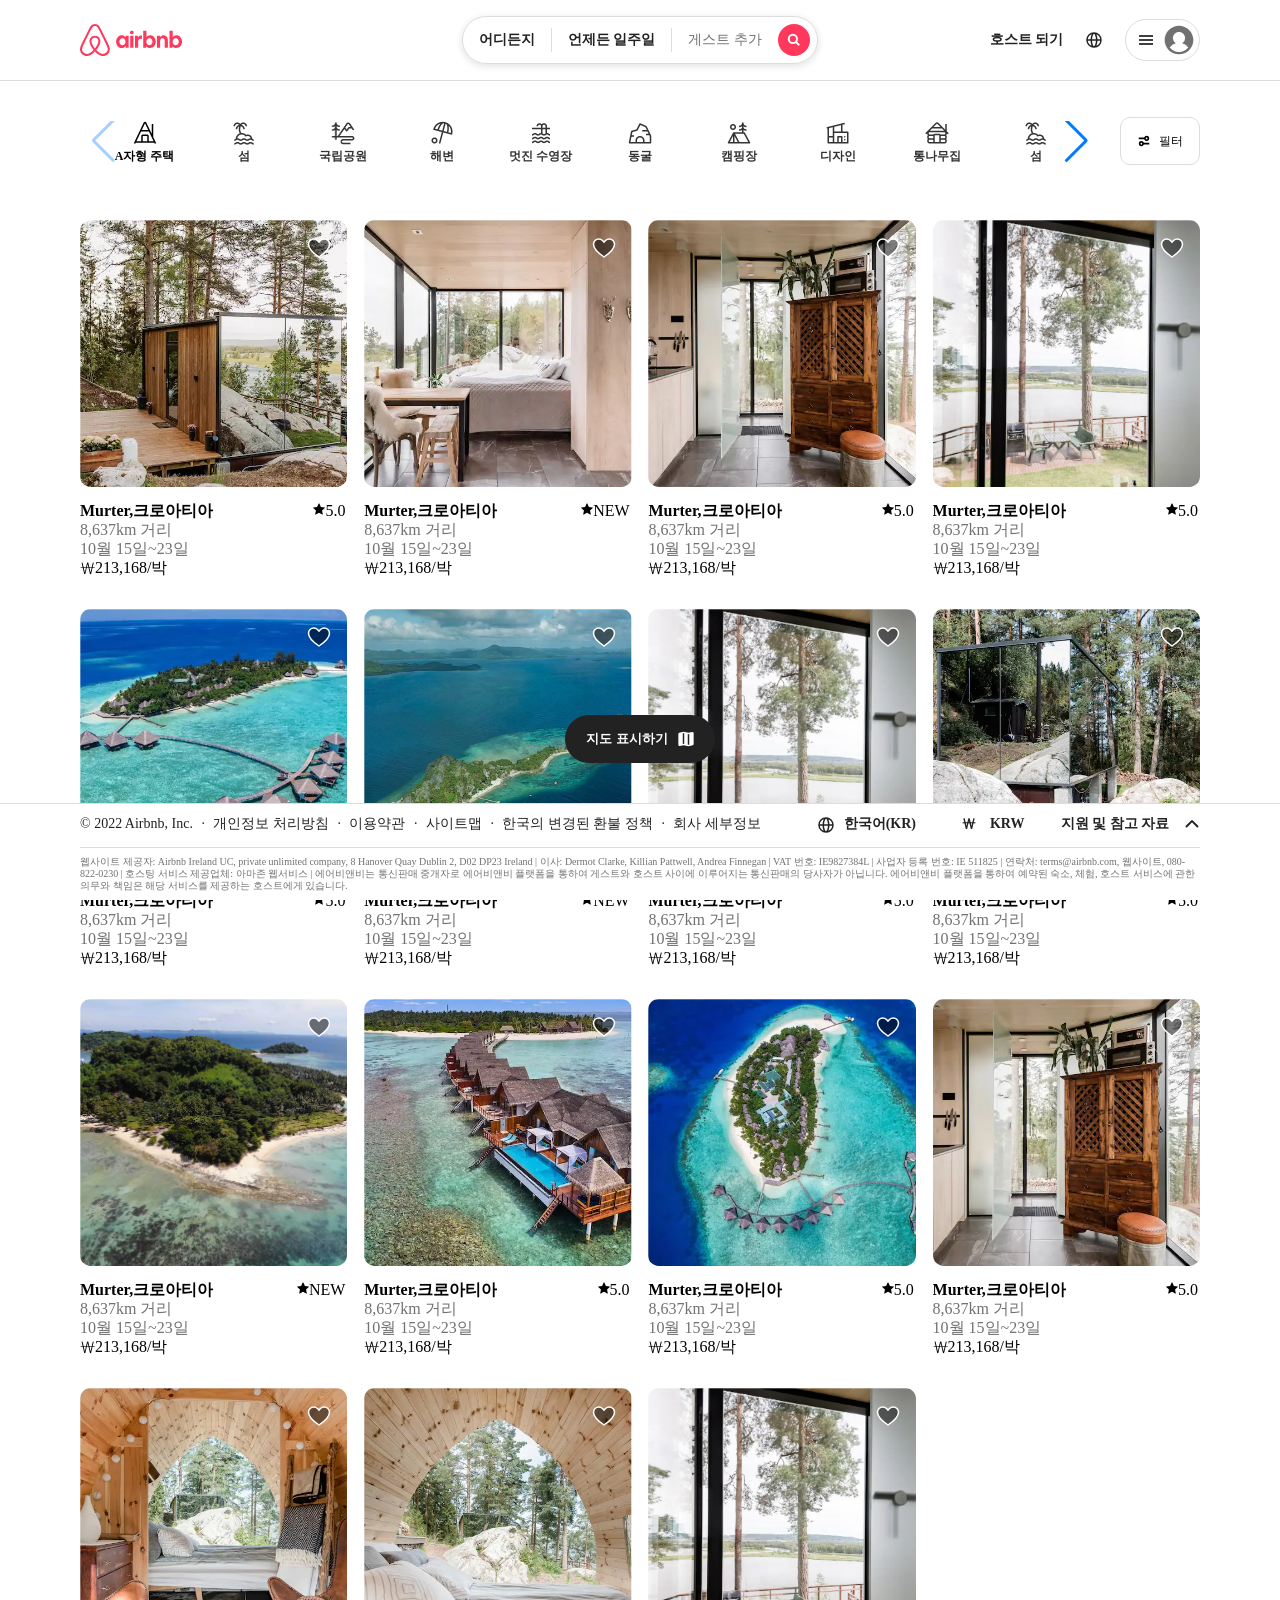
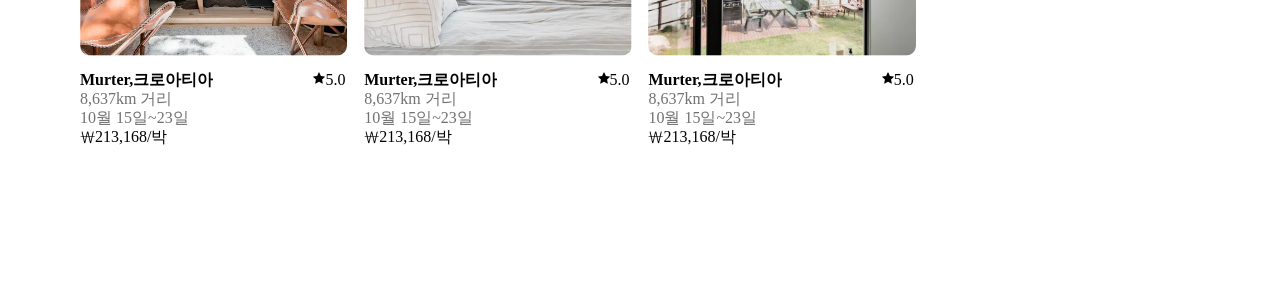
==== index.html @ 4c2187ac "airbnb" ====
<!DOCTYPE html>
<html lang="ko">
<head>
    <meta charset="UTF-8">
    <meta http-equiv="X-UA-Compatible" content="IE=edge">
    <meta name="viewport" content="width=device-width, initial-scale=1.0">
    <title>airbnb clone</title>
    <link rel="shortcut icon" href="./image/Airbnb_icon.png">
    <link rel="stylesheet" href="./css/reset.css">
    <!-- Link Swiper's CSS -->
    <link rel="stylesheet" href="https://unpkg.com/swiper/swiper-bundle.min.css">
    <link rel="stylesheet" href="./css/style.css">
    <script src="https://code.jquery.com/jquery-3.6.0.min.js"></script>
    <!-- Swiper JS -->
    <script src="https://unpkg.com/swiper/swiper-bundle.min.js"></script>
    <script type="text/javascript" src="./js/index.js"></script>
    <!-- <script src="https://www.w3schools.com/lib/w3.js"></script> -->
</head>
<body>
    <div class="wrap">
        <header id="header"  w3-include-html="./html/header.html">
            <div class="header">
                <div class="header-mobile">
                    <div class="mobile-search">
                        <div>
                            <svg class="mobile-search-icon" viewBox="0 0 32 32" xmlns="http://www.w3.org/2000/svg" aria-hidden="true" role="presentation" focusable="false" style="display: block; height: 16px; width: 16px; fill: currentcolor;">
                                <path d="M13 0c7.18 0 13 5.82 13 13 0 2.868-.929 5.519-2.502 7.669l7.916 7.917-2.828 2.828-7.917-7.916A12.942 12.942 0 0 1 13 26C5.82 26 0 20.18 0 13S5.82 0 13 0zm0 4a9 9 0 1 0 0 18 9 9 0 0 0 0-18z" opacity=".8"></path>
                            </svg>
                        </div>
                        <div class="mobile-search-title"><p>어디로 여행가세요?</p><span>어디든지 언제든 일주일 게스트 추가</span></div>
                        <div class="mobile-search-control">
                            <svg viewBox="0 0 16 16" xmlns="http://www.w3.org/2000/svg" aria-hidden="true" role="presentation" focusable="false" style="display: block; height: 16px; width: 16px; fill: rgb(34, 34, 34);">
                                <path d="M5 8c1.306 0 2.418.835 2.83 2H14v2H7.829A3.001 3.001 0 1 1 5 8zm0 2a1 1 0 1 0 0 2 1 1 0 0 0 0-2zm6-8a3 3 0 1 1-2.829 4H2V4h6.17A3.001 3.001 0 0 1 11 2zm0 2a1 1 0 1 0 0 2 1 1 0 0 0 0-2z"></path>
                            </svg>
                        </div>
                    </div>
                </div>
                <div class="login-modal">
                    <div class="modal-box" id="modal">
                        <div class="modal-box-top">
                            <div class="signup modal-hover">회원 가입</div>
                            <div class="signin modal-hover">로그인</div>
                        </div>
                        <div class="modal-box-bottom">
                            <div class="will-host modal-hover">숙소 호스트 되기</div>
                            <div class="hosting modal-hover">체험 호스팅하기</div>
                            <div class="help modal-hover">도움말</div>
                        </div>
                    </div>
                </div>
                
                <div class="header-top">
                    <div class="header-top-menu">
                        <div class="header-logo">
                            <svg width="102" height="32" style="display:block">
                                <path d="M29.3864 22.7101C29.2429 22.3073 29.0752 21.9176 28.9157 21.5565C28.6701 21.0011 28.4129 20.4446 28.1641 19.9067L28.1444 19.864C25.9255 15.0589 23.5439 10.1881 21.0659 5.38701L20.9607 5.18316C20.7079 4.69289 20.4466 4.18596 20.1784 3.68786C19.8604 3.0575 19.4745 2.4636 19.0276 1.91668C18.5245 1.31651 17.8956 0.833822 17.1853 0.502654C16.475 0.171486 15.7005 -9.83959e-05 14.9165 4.23317e-08C14.1325 9.84805e-05 13.3581 0.171877 12.6478 0.503224C11.9376 0.834571 11.3088 1.31742 10.8059 1.91771C10.3595 2.46476 9.97383 3.05853 9.65572 3.68858C9.38521 4.19115 9.12145 4.70278 8.8664 5.19757L8.76872 5.38696C6.29061 10.1884 3.90903 15.0592 1.69015 19.8639L1.65782 19.9338C1.41334 20.463 1.16057 21.0102 0.919073 21.5563C0.75949 21.9171 0.592009 22.3065 0.448355 22.7103C0.0369063 23.8104 -0.094204 24.9953 0.0668098 26.1585C0.237562 27.334 0.713008 28.4447 1.44606 29.3804C2.17911 30.3161 3.14434 31.0444 4.24614 31.4932C5.07835 31.8299 5.96818 32.002 6.86616 32C7.14824 31.9999 7.43008 31.9835 7.71027 31.9509C8.846 31.8062 9.94136 31.4366 10.9321 30.8639C12.2317 30.1338 13.5152 29.0638 14.9173 27.5348C16.3194 29.0638 17.6029 30.1338 18.9025 30.8639C19.8932 31.4367 20.9886 31.8062 22.1243 31.9509C22.4045 31.9835 22.6864 31.9999 22.9685 32C23.8664 32.002 24.7561 31.8299 25.5883 31.4932C26.6901 31.0444 27.6554 30.3161 28.3885 29.3804C29.1216 28.4447 29.5971 27.3341 29.7679 26.1585C29.9287 24.9952 29.7976 23.8103 29.3864 22.7101ZM14.9173 24.377C13.1816 22.1769 12.0678 20.1338 11.677 18.421C11.5169 17.7792 11.4791 17.1131 11.5656 16.4573C11.6339 15.9766 11.8105 15.5176 12.0821 15.1148C12.4163 14.6814 12.8458 14.3304 13.3374 14.0889C13.829 13.8475 14.3696 13.7219 14.9175 13.7219C15.4655 13.722 16.006 13.8476 16.4976 14.0892C16.9892 14.3307 17.4186 14.6817 17.7528 15.1151C18.0244 15.5181 18.201 15.9771 18.2693 16.4579C18.3556 17.114 18.3177 17.7803 18.1573 18.4223C17.7661 20.1349 16.6526 22.1774 14.9173 24.377ZM27.7406 25.8689C27.6212 26.6908 27.2887 27.4674 26.7762 28.1216C26.2636 28.7759 25.5887 29.2852 24.8183 29.599C24.0393 29.9111 23.1939 30.0217 22.3607 29.9205C21.4946 29.8089 20.6599 29.5239 19.9069 29.0824C18.7501 28.4325 17.5791 27.4348 16.2614 25.9712C18.3591 23.3846 19.669 21.0005 20.154 18.877C20.3723 17.984 20.4196 17.0579 20.2935 16.1475C20.1791 15.3632 19.8879 14.615 19.4419 13.9593C18.9194 13.2519 18.2378 12.6768 17.452 12.2805C16.6661 11.8842 15.798 11.6777 14.9175 11.6777C14.0371 11.6777 13.1689 11.8841 12.383 12.2803C11.5971 12.6765 10.9155 13.2515 10.393 13.9589C9.94707 14.6144 9.65591 15.3624 9.5414 16.1465C9.41524 17.0566 9.4623 17.9822 9.68011 18.8749C10.1648 20.9993 11.4748 23.384 13.5732 25.9714C12.2555 27.4348 11.0845 28.4325 9.92769 29.0825C9.17468 29.5239 8.34007 29.809 7.47395 29.9205C6.64065 30.0217 5.79525 29.9111 5.0162 29.599C4.24581 29.2852 3.57092 28.7759 3.05838 28.1217C2.54585 27.4674 2.21345 26.6908 2.09411 25.8689C1.97932 25.0334 2.07701 24.1825 2.37818 23.3946C2.49266 23.0728 2.62663 22.757 2.7926 22.3818C3.0274 21.851 3.27657 21.3115 3.51759 20.7898L3.54996 20.7197C5.75643 15.9419 8.12481 11.0982 10.5894 6.32294L10.6875 6.13283C10.9384 5.64601 11.1979 5.14267 11.4597 4.6563C11.7101 4.15501 12.0132 3.68171 12.3639 3.2444C12.6746 2.86903 13.0646 2.56681 13.5059 2.35934C13.9473 2.15186 14.4291 2.04426 14.9169 2.04422C15.4047 2.04418 15.8866 2.15171 16.3279 2.35911C16.7693 2.56651 17.1593 2.86867 17.4701 3.24399C17.821 3.68097 18.1242 4.15411 18.3744 4.65538C18.6338 5.13742 18.891 5.63623 19.1398 6.11858L19.2452 6.32315C21.7097 11.0979 24.078 15.9415 26.2847 20.7201L26.3046 20.7631C26.5498 21.2936 26.8033 21.8419 27.042 22.382C27.2082 22.7577 27.3424 23.0738 27.4566 23.3944C27.7576 24.1824 27.8553 25.0333 27.7406 25.8689Z"></path>
                                <path class="logo-name" d="M41.6847 24.1196C40.8856 24.1196 40.1505 23.9594 39.4792 23.6391C38.808 23.3188 38.2327 22.8703 37.7212 22.2937C37.2098 21.7172 36.8263 21.0445 36.5386 20.3078C36.2509 19.539 36.123 18.7062 36.123 17.8093C36.123 16.9124 36.2829 16.0475 36.5705 15.2787C36.8582 14.51 37.2737 13.8373 37.7852 13.2287C38.2966 12.6521 38.9039 12.1716 39.6071 11.8513C40.3103 11.531 41.0455 11.3708 41.8765 11.3708C42.6756 11.3708 43.3788 11.531 44.0181 11.8833C44.6574 12.2037 45.1688 12.6841 45.5843 13.2927L45.6802 11.7232H48.6209V23.7992H45.6802L45.5843 22.0375C45.1688 22.6781 44.6254 23.1906 43.9222 23.575C43.2829 23.9274 42.5158 24.1196 41.6847 24.1196ZM42.4519 21.2367C43.0272 21.2367 43.5386 21.0765 44.0181 20.7882C44.4656 20.4679 44.8172 20.0515 45.1049 19.539C45.3606 19.0265 45.4884 18.4179 45.4884 17.7452C45.4884 17.0725 45.3606 16.4639 45.1049 15.9514C44.8492 15.4389 44.4656 15.0225 44.0181 14.7022C43.5706 14.3818 43.0272 14.2537 42.4519 14.2537C41.8765 14.2537 41.3651 14.4139 40.8856 14.7022C40.4382 15.0225 40.0866 15.4389 39.7989 15.9514C39.5432 16.4639 39.4153 17.0725 39.4153 17.7452C39.4153 18.4179 39.5432 19.0265 39.7989 19.539C40.0546 20.0515 40.4382 20.4679 40.8856 20.7882C41.3651 21.0765 41.8765 21.2367 42.4519 21.2367ZM53.6392 8.4559C53.6392 8.80825 53.5753 9.12858 53.4154 9.38483C53.2556 9.64109 53.0319 9.86531 52.7442 10.0255C52.4565 10.1856 52.1369 10.2497 51.8173 10.2497C51.4976 10.2497 51.178 10.1856 50.8903 10.0255C50.6026 9.86531 50.3789 9.64109 50.2191 9.38483C50.0592 9.09654 49.9953 8.80825 49.9953 8.4559C49.9953 8.10355 50.0592 7.78323 50.2191 7.52697C50.3789 7.23868 50.6026 7.04649 50.8903 6.88633C51.178 6.72617 51.4976 6.66211 51.8173 6.66211C52.1369 6.66211 52.4565 6.72617 52.7442 6.88633C53.0319 7.04649 53.2556 7.27072 53.4154 7.52697C53.5433 7.78323 53.6392 8.07152 53.6392 8.4559ZM50.2191 23.7672V11.6911H53.4154V23.7672H50.2191V23.7672ZM61.9498 14.8623V14.8943C61.79 14.8303 61.5982 14.7982 61.4383 14.7662C61.2466 14.7342 61.0867 14.7342 60.895 14.7342C60 14.7342 59.3287 14.9904 58.8812 15.535C58.4018 16.0795 58.178 16.8483 58.178 17.8413V23.7672H54.9817V11.6911H57.9223L58.0182 13.517C58.3379 12.8763 58.7214 12.3958 59.2648 12.0435C59.7762 11.6911 60.3835 11.531 61.0867 11.531C61.3105 11.531 61.5342 11.563 61.726 11.595C61.8219 11.6271 61.8858 11.6271 61.9498 11.6591V14.8623ZM63.2283 23.7672V6.72617H66.4247V13.2287C66.8722 12.6521 67.3836 12.2036 68.0229 11.8513C68.6622 11.531 69.3654 11.3388 70.1645 11.3388C70.9635 11.3388 71.6987 11.4989 72.3699 11.8193C73.0412 12.1396 73.6165 12.588 74.128 13.1646C74.6394 13.7412 75.0229 14.4139 75.3106 15.1506C75.5983 15.9194 75.7261 16.7522 75.7261 17.6491C75.7261 18.546 75.5663 19.4109 75.2787 20.1796C74.991 20.9484 74.5755 21.6211 74.064 22.2297C73.5526 22.8063 72.9453 23.2867 72.2421 23.6071C71.5389 23.9274 70.8037 24.0875 69.9727 24.0875C69.1736 24.0875 68.4704 23.9274 67.8311 23.575C67.1918 23.2547 66.6804 22.7742 66.2649 22.1656L66.169 23.7352L63.2283 23.7672ZM69.3973 21.2367C69.9727 21.2367 70.4841 21.0765 70.9635 20.7882C71.411 20.4679 71.7626 20.0515 72.0503 19.539C72.306 19.0265 72.4339 18.4179 72.4339 17.7452C72.4339 17.0725 72.306 16.4639 72.0503 15.9514C71.7626 15.4389 71.411 15.0225 70.9635 14.7022C70.5161 14.3818 69.9727 14.2537 69.3973 14.2537C68.822 14.2537 68.3106 14.4139 67.8311 14.7022C67.3836 15.0225 67.032 15.4389 66.7443 15.9514C66.4886 16.4639 66.3608 17.0725 66.3608 17.7452C66.3608 18.4179 66.4886 19.0265 66.7443 19.539C67 20.0515 67.3836 20.4679 67.8311 20.7882C68.3106 21.0765 68.822 21.2367 69.3973 21.2367ZM76.9408 23.7672V11.6911H79.8814L79.9773 13.2607C80.3289 12.6841 80.8084 12.2357 81.4157 11.8833C82.023 11.531 82.7262 11.3708 83.5253 11.3708C84.4203 11.3708 85.1874 11.595 85.8267 12.0115C86.4979 12.4279 87.0094 13.0365 87.361 13.8053C87.7126 14.574 87.9043 15.5029 87.9043 16.56V23.7992H84.708V16.9764C84.708 16.1436 84.5162 15.4709 84.1326 14.9904C83.7491 14.51 83.2376 14.2537 82.5664 14.2537C82.0869 14.2537 81.6714 14.3498 81.2878 14.574C80.9362 14.7982 80.6486 15.0865 80.4248 15.503C80.2011 15.8873 80.1052 16.3678 80.1052 16.8483V23.7672H76.9408V23.7672ZM89.5025 23.7672V6.72617H92.6989V13.2287C93.1464 12.6521 93.6578 12.2036 94.2971 11.8513C94.9364 11.531 95.6396 11.3388 96.4387 11.3388C97.2378 11.3388 97.9729 11.4989 98.6442 11.8193C99.3154 12.1396 99.8907 12.588 100.402 13.1646C100.914 13.7412 101.297 14.4139 101.585 15.1506C101.873 15.9194 102 16.7522 102 17.6491C102 18.546 101.841 19.4109 101.553 20.1796C101.265 20.9484 100.85 21.6211 100.338 22.2297C99.8268 22.8063 99.2195 23.2867 98.5163 23.6071C97.8131 23.9274 97.0779 24.0875 96.2469 24.0875C95.4478 24.0875 94.7446 23.9274 94.1053 23.575C93.466 23.2547 92.9546 22.7742 92.5391 22.1656L92.4432 23.7352L89.5025 23.7672ZM95.7035 21.2367C96.2788 21.2367 96.7903 21.0765 97.2697 20.7882C97.7172 20.4679 98.0688 20.0515 98.3565 19.539C98.6122 19.0265 98.7401 18.4179 98.7401 17.7452C98.7401 17.0725 98.6122 16.4639 98.3565 15.9514C98.1008 15.4389 97.7172 15.0225 97.2697 14.7022C96.8222 14.3818 96.2788 14.2537 95.7035 14.2537C95.1281 14.2537 94.6167 14.4139 94.1373 14.7022C93.6898 15.0225 93.3382 15.4389 93.0505 15.9514C92.7628 16.4639 92.6669 17.0725 92.6669 17.7452C92.6669 18.4179 92.7948 19.0265 93.0505 19.539C93.3062 20.0515 93.6898 20.4679 94.1373 20.7882C94.6167 21.0765 95.0962 21.2367 95.7035 21.2367Z" ></path>
                            </svg>
                        </div>
                        <div class="header-search">
                            <button>어디든지</button>
                            <span></span>
                            <button>언제든 일주일</button>
                            <span></span>
                            <button>게스트 추가</button>
                            <div class="header-search-icon">
                                <svg viewBox="0 0 32 32" xmlns="http://www.w3.org/2000/svg" aria-hidden="true" role="presentation" focusable="false" style="display: block; fill: none; height: 12px; width: 12px; stroke: white; stroke-width: 5.33333; overflow: visible;">
                                    <g fill="none"><path d="m13 24c6.0751322 0 11-4.9248678 11-11 0-6.07513225-4.9248678-11-11-11-6.07513225 0-11 4.92486775-11 11 0 6.0751322 4.92486775 11 11 11zm8-3 9 9"></path></g>
                                </svg>
                            </div>
                        </div>
                        <div class="header-etc">
                            <div class="header-host">호스트 되기</div>
                            <div id="header-global" class="header-global" href="#global-popup-bg">
                                <svg viewBox="0 0 16 16" xmlns="http://www.w3.org/2000/svg" aria-hidden="true" role="presentation" focusable="false" style="display: block; height: 16px; width: 16px; fill: currentcolor;">
                                    <path d="m8.002.25a7.77 7.77 0 0 1 7.748 7.776 7.75 7.75 0 0 1 -7.521 7.72l-.246.004a7.75 7.75 0 0 1 -7.73-7.513l-.003-.245a7.75 7.75 0 0 1 7.752-7.742zm1.949 8.5h-3.903c.155 2.897 1.176 5.343 1.886 5.493l.068.007c.68-.002 1.72-2.365 1.932-5.23zm4.255 0h-2.752c-.091 1.96-.53 3.783-1.188 5.076a6.257 6.257 0 0 0 3.905-4.829zm-9.661 0h-2.75a6.257 6.257 0 0 0 3.934 5.075c-.615-1.208-1.036-2.875-1.162-4.686l-.022-.39zm1.188-6.576-.115.046a6.257 6.257 0 0 0 -3.823 5.03h2.75c.085-1.83.471-3.54 1.059-4.81zm2.262-.424c-.702.002-1.784 2.512-1.947 5.5h3.904c-.156-2.903-1.178-5.343-1.892-5.494l-.065-.007zm2.28.432.023.05c.643 1.288 1.069 3.084 1.157 5.018h2.748a6.275 6.275 0 0 0 -3.929-5.068z"></path>
                                </svg>
                            </div>
                            <button class="header-login" id="header-login" href="#modal">
                                <svg viewBox="0 0 32 32" xmlns="http://www.w3.org/2000/svg" aria-hidden="true" role="presentation" focusable="false" style="display: block; fill: none; height: 16px; width: 16px; stroke: currentcolor; stroke-width: 3; overflow: visible;">
                                    <g fill="none" fill-rule="nonzero"><path d="m2 16h28"></path><path d="m2 24h28"></path><path d="m2 8h28"></path></g>
                                </svg>
                                <svg class="person" viewBox="0 0 32 32" xmlns="http://www.w3.org/2000/svg" aria-hidden="true" role="presentation" focusable="false" style="display: block; height: 30px; width: 30px;">
                                    <path d="m16 .7c-8.437 0-15.3 6.863-15.3 15.3s6.863 15.3 15.3 15.3 15.3-6.863 15.3-15.3-6.863-15.3-15.3-15.3zm0 28c-4.021 0-7.605-1.884-9.933-4.81a12.425 12.425 0 0 1 6.451-4.4 6.507 6.507 0 0 1 -3.018-5.49c0-3.584 2.916-6.5 6.5-6.5s6.5 2.916 6.5 6.5a6.513 6.513 0 0 1 -3.019 5.491 12.42 12.42 0 0 1 6.452 4.4c-2.328 2.925-5.912 4.809-9.933 4.809z"></path>
                                </svg>
                            </button>
                        </div>
                    </div>
                </div>
                <div class="header-bottom">
                    <div class="header-bottom-menu">
                        <div class="header-slide">
                            <!-- Swiper -->
                            <div class="swiper mySwiper">
                                <div class="swiper-wrapper">
                                    <div class="swiper-slide active"><img src="./image/menu-icon-AtypeHouse.jpg"><p>A자형 주택</p></div>
                                    <div class="swiper-slide"><img src="./image/menu-icon-island.jpg"><p>섬</p></div>
                                    <div class="swiper-slide"><img src="./image/menu-icon-nationalPark.jpg"><p>국립공원</p></div>
                                    <div class="swiper-slide"><img src="./image/menu-icon-beach.jpg"><p>해변</p></div>
                                    <div class="swiper-slide"><img src="./image/menu-icon-pool.jpg"><p>멋진 수영장</p></div>
                                    <div class="swiper-slide"><img src="./image/menu-icon-cave.jpg"><p>동굴</p></div>
                                    <div class="swiper-slide"><img src="./image/menu-icon-campground.jpg"><p>캠핑장</p></div>
                                    <div class="swiper-slide"><img src="./image/menu-icon-design.jpg"><p>디자인</p></div>
                                    <div class="swiper-slide"><img src="./image/menu-icon-logCabin.jpg"><p>통나무집</p></div>
                                    <div class="swiper-slide"><img src="./image/menu-icon-island.jpg"><p>섬</p></div>
                                    <div class="swiper-slide"><img src="./image/menu-icon-island.jpg"><p>섬</p></div>
                                    <div class="swiper-slide"><img src="./image/menu-icon-island.jpg"><p>섬</p></div>
                                    <div class="swiper-slide"><img src="./image/menu-icon-island.jpg"><p>섬</p></div>
                                    <div class="swiper-slide"><img src="./image/menu-icon-island.jpg"><p>섬</p></div>
                                    <div class="swiper-slide"><img src="./image/menu-icon-island.jpg"><p>섬</p></div>
                                    <div class="swiper-slide"><img src="./image/menu-icon-island.jpg"><p>섬</p></div>
                                    <div class="swiper-slide"><img src="./image/menu-icon-island.jpg"><p>섬</p></div>
                                </div>
                                <div class="swiper-button-next"></div>
                                <div class="swiper-button-prev"></div>
                            </div>
                            <script>
                                /* Swiper JS (Initialize Swiper) */
                                var swiper = new Swiper(".mySwiper", {
                                    slidesPerView: 1,
                                    spaceBetween: 30,
                                    slidesPerGroup: 1,
                                    speed: 500,
                                    breakpoints: {
                                        640: {
                                            slidesPerView: 5,
                                            slidesPerGroup: 5,
                                        },
                                        768: {
                                            slidesPerView: 7,
                                            slidesPerGroup: 7,
                                        },
                                        1024: {
                                            slidesPerView: 10,
                                            slidesPerGroup: 10,
                                        },
                                    },
                                    loopFillGroupWithBlank: true,
                                    navigation: {
                                        nextEl: ".swiper-button-next",
                                        prevEl: ".swiper-button-prev",
                                    },
                                });
                            </script>
                        </div>
                        <div class="header-filter" href="#popup-filter-bg">
                            <svg viewBox="0 0 16 16" xmlns="http://www.w3.org/2000/svg" style="display:block;height:14px;width:14px;fill:currentColor" aria-hidden="true" role="presentation" focusable="false">
                                <path d="M5 8c1.306 0 2.418.835 2.83 2H14v2H7.829A3.001 3.001 0 1 1 5 8zm0 2a1 1 0 1 0 0 2 1 1 0 0 0 0-2zm6-8a3 3 0 1 1-2.829 4H2V4h6.17A3.001 3.001 0 0 1 11 2zm0 2a1 1 0 1 0 0 2 1 1 0 0 0 0-2z"></path>
                            </svg>
                            필터
                        </div>
                    </div>
                </div>
            </div>
        </header>
        <div id="main"  w3-include-html="./html/main.html">
            <div class="main">
                <div class="list-box">
                    <div class="slide">
                        <div class="heart-icon">
                            <svg viewBox="0 0 32 32" xmlns="http://www.w3.org/2000/svg" aria-hidden="true" role="presentation" focusable="false" style="display: block; fill: rgba(0, 0, 0, 0.5); height: 24px; width: 24px; stroke: white; stroke-width: 2; overflow: visible;">
                                <path d="m16 28c7-4.733 14-10 14-17 0-1.792-.683-3.583-2.05-4.95-1.367-1.366-3.158-2.05-4.95-2.05-1.791 0-3.583.684-4.949 2.05l-2.051 2.051-2.05-2.051c-1.367-1.366-3.158-2.05-4.95-2.05-1.791 0-3.583.684-4.949 2.05-1.367 1.367-2.051 3.158-2.051 4.95 0 7 7 12.267 14 17z"></path>
                            </svg>
                        </div>
                        <div class="slide-img">
                            <img src="./image/realingen-1.jpg">
                        </div>
                    </div>
                    <div class="list-content">
                        <div class="list-title">
                            <div class="list-name">Murter,크로아티아</div>
                            <div class="list-star">
                                <svg viewBox="0 0 32 32" xmlns="http://www.w3.org/2000/svg" aria-hidden="true" role="presentation" focusable="false" style="display: block; height: 12px; width: 12px; fill: currentcolor;">
                                    <path d="M15.094 1.579l-4.124 8.885-9.86 1.27a1 1 0 0 0-.542 1.736l7.293 6.565-1.965 9.852a1 1 0 0 0 1.483 1.061L16 25.951l8.625 4.997a1 1 0 0 0 1.482-1.06l-1.965-9.853 7.293-6.565a1 1 0 0 0-.541-1.735l-9.86-1.271-4.127-8.885a1 1 0 0 0-1.814 0z" fill-rule="evenodd"></path>
                                </svg>
                                <span>5.0</span>
                            </div>
                        </div>
                        <div class="list-distance">8,637km 거리</div>
                        <div class="list-data">10월 15일~23일</div>
                        <div class="list-price">₩213,168/박</div>
                    </div>
                </div>
                <div class="list-box">
                    <div class="slide">
                        <div class="heart-icon">
                            <svg viewBox="0 0 32 32" xmlns="http://www.w3.org/2000/svg" aria-hidden="true" role="presentation" focusable="false" style="display: block; fill: rgba(0, 0, 0, 0.5); height: 24px; width: 24px; stroke: white; stroke-width: 2; overflow: visible;">
                                <path d="m16 28c7-4.733 14-10 14-17 0-1.792-.683-3.583-2.05-4.95-1.367-1.366-3.158-2.05-4.95-2.05-1.791 0-3.583.684-4.949 2.05l-2.051 2.051-2.05-2.051c-1.367-1.366-3.158-2.05-4.95-2.05-1.791 0-3.583.684-4.949 2.05-1.367 1.367-2.051 3.158-2.051 4.95 0 7 7 12.267 14 17z"></path>
                            </svg>
                        </div>
                        <div class="slide-img">
                            <img src="./image/realingen-2.jpg">
                        </div>
                    </div>
                    <div class="list-content">
                        <div class="list-title">
                            <div class="list-name">Murter,크로아티아</div>
                            <div class="list-star">
                                <svg viewBox="0 0 32 32" xmlns="http://www.w3.org/2000/svg" aria-hidden="true" role="presentation" focusable="false" style="display: block; height: 12px; width: 12px; fill: currentcolor;">
                                    <path d="M15.094 1.579l-4.124 8.885-9.86 1.27a1 1 0 0 0-.542 1.736l7.293 6.565-1.965 9.852a1 1 0 0 0 1.483 1.061L16 25.951l8.625 4.997a1 1 0 0 0 1.482-1.06l-1.965-9.853 7.293-6.565a1 1 0 0 0-.541-1.735l-9.86-1.271-4.127-8.885a1 1 0 0 0-1.814 0z" fill-rule="evenodd"></path>
                                </svg>
                                <span>NEW</span>
                            </div>
                        </div>
                        <div class="list-distance">8,637km 거리</div>
                        <div class="list-data">10월 15일~23일</div>
                        <div class="list-price">₩213,168/박</div>
                    </div>
                </div>
                <div class="list-box">
                    <div class="slide">
                        <div class="heart-icon">
                            <svg viewBox="0 0 32 32" xmlns="http://www.w3.org/2000/svg" aria-hidden="true" role="presentation" focusable="false" style="display: block; fill: rgba(0, 0, 0, 0.5); height: 24px; width: 24px; stroke: white; stroke-width: 2; overflow: visible;">
                                <path d="m16 28c7-4.733 14-10 14-17 0-1.792-.683-3.583-2.05-4.95-1.367-1.366-3.158-2.05-4.95-2.05-1.791 0-3.583.684-4.949 2.05l-2.051 2.051-2.05-2.051c-1.367-1.366-3.158-2.05-4.95-2.05-1.791 0-3.583.684-4.949 2.05-1.367 1.367-2.051 3.158-2.051 4.95 0 7 7 12.267 14 17z"></path>
                            </svg>
                        </div>
                        <div class="slide-img">
                            <img src="./image/realingen-3.jpg">
                        </div>
                    </div>
                    <div class="list-content">
                        <div class="list-title">
                            <div class="list-name">Murter,크로아티아</div>
                            <div class="list-star">
                                <svg viewBox="0 0 32 32" xmlns="http://www.w3.org/2000/svg" aria-hidden="true" role="presentation" focusable="false" style="display: block; height: 12px; width: 12px; fill: currentcolor;">
                                    <path d="M15.094 1.579l-4.124 8.885-9.86 1.27a1 1 0 0 0-.542 1.736l7.293 6.565-1.965 9.852a1 1 0 0 0 1.483 1.061L16 25.951l8.625 4.997a1 1 0 0 0 1.482-1.06l-1.965-9.853 7.293-6.565a1 1 0 0 0-.541-1.735l-9.86-1.271-4.127-8.885a1 1 0 0 0-1.814 0z" fill-rule="evenodd"></path>
                                </svg>
                                <span>5.0</span>
                            </div>
                        </div>
                        <div class="list-distance">8,637km 거리</div>
                        <div class="list-data">10월 15일~23일</div>
                        <div class="list-price">₩213,168/박</div>
                    </div>
                </div>
                <div class="list-box">
                    <div class="slide">
                        <div class="heart-icon">
                            <svg viewBox="0 0 32 32" xmlns="http://www.w3.org/2000/svg" aria-hidden="true" role="presentation" focusable="false" style="display: block; fill: rgba(0, 0, 0, 0.5); height: 24px; width: 24px; stroke: white; stroke-width: 2; overflow: visible;">
                                <path d="m16 28c7-4.733 14-10 14-17 0-1.792-.683-3.583-2.05-4.95-1.367-1.366-3.158-2.05-4.95-2.05-1.791 0-3.583.684-4.949 2.05l-2.051 2.051-2.05-2.051c-1.367-1.366-3.158-2.05-4.95-2.05-1.791 0-3.583.684-4.949 2.05-1.367 1.367-2.051 3.158-2.051 4.95 0 7 7 12.267 14 17z"></path>
                            </svg>
                        </div>
                        <div class="slide-img">
                            <img src="./image/realingen-11.jpg">
                        </div>
                    </div>
                    <div class="list-content">
                        <div class="list-title">
                            <div class="list-name">Murter,크로아티아</div>
                            <div class="list-star">
                                <svg viewBox="0 0 32 32" xmlns="http://www.w3.org/2000/svg" aria-hidden="true" role="presentation" focusable="false" style="display: block; height: 12px; width: 12px; fill: currentcolor;">
                                    <path d="M15.094 1.579l-4.124 8.885-9.86 1.27a1 1 0 0 0-.542 1.736l7.293 6.565-1.965 9.852a1 1 0 0 0 1.483 1.061L16 25.951l8.625 4.997a1 1 0 0 0 1.482-1.06l-1.965-9.853 7.293-6.565a1 1 0 0 0-.541-1.735l-9.86-1.271-4.127-8.885a1 1 0 0 0-1.814 0z" fill-rule="evenodd"></path>
                                </svg>
                                <span>5.0</span>
                            </div>
                        </div>
                        <div class="list-distance">8,637km 거리</div>
                        <div class="list-data">10월 15일~23일</div>
                        <div class="list-price">₩213,168/박</div>
                    </div>
                </div>
                <div class="list-box">
                    <div class="slide">
                        <div class="heart-icon">
                            <svg viewBox="0 0 32 32" xmlns="http://www.w3.org/2000/svg" aria-hidden="true" role="presentation" focusable="false" style="display: block; fill: rgba(0, 0, 0, 0.5); height: 24px; width: 24px; stroke: white; stroke-width: 2; overflow: visible;">
                                <path d="m16 28c7-4.733 14-10 14-17 0-1.792-.683-3.583-2.05-4.95-1.367-1.366-3.158-2.05-4.95-2.05-1.791 0-3.583.684-4.949 2.05l-2.051 2.051-2.05-2.051c-1.367-1.366-3.158-2.05-4.95-2.05-1.791 0-3.583.684-4.949 2.05-1.367 1.367-2.051 3.158-2.051 4.95 0 7 7 12.267 14 17z"></path>
                            </svg>
                        </div>
                        <div class="slide-img">
                            <img src="./image/373443ec-b377-4181-b753-3a2f3508c2b3.webp">
                        </div>
                    </div>
                    <div class="list-content">
                        <div class="list-title">
                            <div class="list-name">Murter,크로아티아</div>
                            <div class="list-star">
                                <svg viewBox="0 0 32 32" xmlns="http://www.w3.org/2000/svg" aria-hidden="true" role="presentation" focusable="false" style="display: block; height: 12px; width: 12px; fill: currentcolor;">
                                    <path d="M15.094 1.579l-4.124 8.885-9.86 1.27a1 1 0 0 0-.542 1.736l7.293 6.565-1.965 9.852a1 1 0 0 0 1.483 1.061L16 25.951l8.625 4.997a1 1 0 0 0 1.482-1.06l-1.965-9.853 7.293-6.565a1 1 0 0 0-.541-1.735l-9.86-1.271-4.127-8.885a1 1 0 0 0-1.814 0z" fill-rule="evenodd"></path>
                                </svg>
                                <span>5.0</span>
                            </div>
                        </div>
                        <div class="list-distance">8,637km 거리</div>
                        <div class="list-data">10월 15일~23일</div>
                        <div class="list-price">₩213,168/박</div>
                    </div>
                </div>
                <div class="list-box">
                    <div class="slide">
                        <div class="heart-icon">
                            <svg viewBox="0 0 32 32" xmlns="http://www.w3.org/2000/svg" aria-hidden="true" role="presentation" focusable="false" style="display: block; fill: rgba(0, 0, 0, 0.5); height: 24px; width: 24px; stroke: white; stroke-width: 2; overflow: visible;">
                                <path d="m16 28c7-4.733 14-10 14-17 0-1.792-.683-3.583-2.05-4.95-1.367-1.366-3.158-2.05-4.95-2.05-1.791 0-3.583.684-4.949 2.05l-2.051 2.051-2.05-2.051c-1.367-1.366-3.158-2.05-4.95-2.05-1.791 0-3.583.684-4.949 2.05-1.367 1.367-2.051 3.158-2.051 4.95 0 7 7 12.267 14 17z"></path>
                            </svg>
                        </div>
                        <div class="slide-img">
                            <img src="./image/78fb8268-b999-4389-b072-e2a66910e41b.webp">
                        </div>
                    </div>
                    <div class="list-content">
                        <div class="list-title">
                            <div class="list-name">Murter,크로아티아</div>
                            <div class="list-star">
                                <svg viewBox="0 0 32 32" xmlns="http://www.w3.org/2000/svg" aria-hidden="true" role="presentation" focusable="false" style="display: block; height: 12px; width: 12px; fill: currentcolor;">
                                    <path d="M15.094 1.579l-4.124 8.885-9.86 1.27a1 1 0 0 0-.542 1.736l7.293 6.565-1.965 9.852a1 1 0 0 0 1.483 1.061L16 25.951l8.625 4.997a1 1 0 0 0 1.482-1.06l-1.965-9.853 7.293-6.565a1 1 0 0 0-.541-1.735l-9.86-1.271-4.127-8.885a1 1 0 0 0-1.814 0z" fill-rule="evenodd"></path>
                                </svg>
                                <span>NEW</span>
                            </div>
                        </div>
                        <div class="list-distance">8,637km 거리</div>
                        <div class="list-data">10월 15일~23일</div>
                        <div class="list-price">₩213,168/박</div>
                    </div>
                </div>
                <div class="list-box">
                    <div class="slide">
                        <div class="heart-icon">
                            <svg viewBox="0 0 32 32" xmlns="http://www.w3.org/2000/svg" aria-hidden="true" role="presentation" focusable="false" style="display: block; fill: rgba(0, 0, 0, 0.5); height: 24px; width: 24px; stroke: white; stroke-width: 2; overflow: visible;">
                                <path d="m16 28c7-4.733 14-10 14-17 0-1.792-.683-3.583-2.05-4.95-1.367-1.366-3.158-2.05-4.95-2.05-1.791 0-3.583.684-4.949 2.05l-2.051 2.051-2.05-2.051c-1.367-1.366-3.158-2.05-4.95-2.05-1.791 0-3.583.684-4.949 2.05-1.367 1.367-2.051 3.158-2.051 4.95 0 7 7 12.267 14 17z"></path>
                            </svg>
                        </div>
                        <div class="slide-img">
                            <img src="./image/realingen-11.jpg">
                        </div>
                    </div>
                    <div class="list-content">
                        <div class="list-title">
                            <div class="list-name">Murter,크로아티아</div>
                            <div class="list-star">
                                <svg viewBox="0 0 32 32" xmlns="http://www.w3.org/2000/svg" aria-hidden="true" role="presentation" focusable="false" style="display: block; height: 12px; width: 12px; fill: currentcolor;">
                                    <path d="M15.094 1.579l-4.124 8.885-9.86 1.27a1 1 0 0 0-.542 1.736l7.293 6.565-1.965 9.852a1 1 0 0 0 1.483 1.061L16 25.951l8.625 4.997a1 1 0 0 0 1.482-1.06l-1.965-9.853 7.293-6.565a1 1 0 0 0-.541-1.735l-9.86-1.271-4.127-8.885a1 1 0 0 0-1.814 0z" fill-rule="evenodd"></path>
                                </svg>
                                <span>5.0</span>
                            </div>
                        </div>
                        <div class="list-distance">8,637km 거리</div>
                        <div class="list-data">10월 15일~23일</div>
                        <div class="list-price">₩213,168/박</div>
                    </div>
                </div>
                <div class="list-box">
                    <div class="slide">
                        <div class="heart-icon">
                            <svg viewBox="0 0 32 32" xmlns="http://www.w3.org/2000/svg" aria-hidden="true" role="presentation" focusable="false" style="display: block; fill: rgba(0, 0, 0, 0.5); height: 24px; width: 24px; stroke: white; stroke-width: 2; overflow: visible;">
                                <path d="m16 28c7-4.733 14-10 14-17 0-1.792-.683-3.583-2.05-4.95-1.367-1.366-3.158-2.05-4.95-2.05-1.791 0-3.583.684-4.949 2.05l-2.051 2.051-2.05-2.051c-1.367-1.366-3.158-2.05-4.95-2.05-1.791 0-3.583.684-4.949 2.05-1.367 1.367-2.051 3.158-2.051 4.95 0 7 7 12.267 14 17z"></path>
                            </svg>
                        </div>
                        <div class="slide-img">
                            <img src="./image/realingen-4.webp">
                        </div>
                    </div>
                    <div class="list-content">
                        <div class="list-title">
                            <div class="list-name">Murter,크로아티아</div>
                            <div class="list-star">
                                <svg viewBox="0 0 32 32" xmlns="http://www.w3.org/2000/svg" aria-hidden="true" role="presentation" focusable="false" style="display: block; height: 12px; width: 12px; fill: currentcolor;">
                                    <path d="M15.094 1.579l-4.124 8.885-9.86 1.27a1 1 0 0 0-.542 1.736l7.293 6.565-1.965 9.852a1 1 0 0 0 1.483 1.061L16 25.951l8.625 4.997a1 1 0 0 0 1.482-1.06l-1.965-9.853 7.293-6.565a1 1 0 0 0-.541-1.735l-9.86-1.271-4.127-8.885a1 1 0 0 0-1.814 0z" fill-rule="evenodd"></path>
                                </svg>
                                <span>5.0</span>
                            </div>
                        </div>
                        <div class="list-distance">8,637km 거리</div>
                        <div class="list-data">10월 15일~23일</div>
                        <div class="list-price">₩213,168/박</div>
                    </div>
                </div>
                <div class="list-box">
                    <div class="slide">
                        <div class="heart-icon">
                            <svg viewBox="0 0 32 32" xmlns="http://www.w3.org/2000/svg" aria-hidden="true" role="presentation" focusable="false" style="display: block; fill: rgba(0, 0, 0, 0.5); height: 24px; width: 24px; stroke: white; stroke-width: 2; overflow: visible;">
                                <path d="m16 28c7-4.733 14-10 14-17 0-1.792-.683-3.583-2.05-4.95-1.367-1.366-3.158-2.05-4.95-2.05-1.791 0-3.583.684-4.949 2.05l-2.051 2.051-2.05-2.051c-1.367-1.366-3.158-2.05-4.95-2.05-1.791 0-3.583.684-4.949 2.05-1.367 1.367-2.051 3.158-2.051 4.95 0 7 7 12.267 14 17z"></path>
                            </svg>
                        </div>
                        <div class="slide-img">
                            <img src="./image/9f5e2990-665a-4e8d-a5ad-89881fff8d33.webp">
                        </div>
                    </div>
                    <div class="list-content">
                        <div class="list-title">
                            <div class="list-name">Murter,크로아티아</div>
                            <div class="list-star">
                                <svg viewBox="0 0 32 32" xmlns="http://www.w3.org/2000/svg" aria-hidden="true" role="presentation" focusable="false" style="display: block; height: 12px; width: 12px; fill: currentcolor;">
                                    <path d="M15.094 1.579l-4.124 8.885-9.86 1.27a1 1 0 0 0-.542 1.736l7.293 6.565-1.965 9.852a1 1 0 0 0 1.483 1.061L16 25.951l8.625 4.997a1 1 0 0 0 1.482-1.06l-1.965-9.853 7.293-6.565a1 1 0 0 0-.541-1.735l-9.86-1.271-4.127-8.885a1 1 0 0 0-1.814 0z" fill-rule="evenodd"></path>
                                </svg>
                                <span>NEW</span>
                            </div>
                        </div>
                        <div class="list-distance">8,637km 거리</div>
                        <div class="list-data">10월 15일~23일</div>
                        <div class="list-price">₩213,168/박</div>
                    </div>
                </div>
                <div class="list-box">
                    <div class="slide">
                        <div class="heart-icon">
                            <svg viewBox="0 0 32 32" xmlns="http://www.w3.org/2000/svg" aria-hidden="true" role="presentation" focusable="false" style="display: block; fill: rgba(0, 0, 0, 0.5); height: 24px; width: 24px; stroke: white; stroke-width: 2; overflow: visible;">
                                <path d="m16 28c7-4.733 14-10 14-17 0-1.792-.683-3.583-2.05-4.95-1.367-1.366-3.158-2.05-4.95-2.05-1.791 0-3.583.684-4.949 2.05l-2.051 2.051-2.05-2.051c-1.367-1.366-3.158-2.05-4.95-2.05-1.791 0-3.583.684-4.949 2.05-1.367 1.367-2.051 3.158-2.051 4.95 0 7 7 12.267 14 17z"></path>
                            </svg>
                        </div>
                        <div class="slide-img">
                            <img src="./image/d727cf6e-4787-4b38-a86f-0cd8d91d02b2.webp">
                        </div>
                    </div>
                    <div class="list-content">
                        <div class="list-title">
                            <div class="list-name">Murter,크로아티아</div>
                            <div class="list-star">
                                <svg viewBox="0 0 32 32" xmlns="http://www.w3.org/2000/svg" aria-hidden="true" role="presentation" focusable="false" style="display: block; height: 12px; width: 12px; fill: currentcolor;">
                                    <path d="M15.094 1.579l-4.124 8.885-9.86 1.27a1 1 0 0 0-.542 1.736l7.293 6.565-1.965 9.852a1 1 0 0 0 1.483 1.061L16 25.951l8.625 4.997a1 1 0 0 0 1.482-1.06l-1.965-9.853 7.293-6.565a1 1 0 0 0-.541-1.735l-9.86-1.271-4.127-8.885a1 1 0 0 0-1.814 0z" fill-rule="evenodd"></path>
                                </svg>
                                <span>5.0</span>
                            </div>
                        </div>
                        <div class="list-distance">8,637km 거리</div>
                        <div class="list-data">10월 15일~23일</div>
                        <div class="list-price">₩213,168/박</div>
                    </div>
                </div>
                <div class="list-box">
                    <div class="slide">
                        <div class="heart-icon">
                            <svg viewBox="0 0 32 32" xmlns="http://www.w3.org/2000/svg" aria-hidden="true" role="presentation" focusable="false" style="display: block; fill: rgba(0, 0, 0, 0.5); height: 24px; width: 24px; stroke: white; stroke-width: 2; overflow: visible;">
                                <path d="m16 28c7-4.733 14-10 14-17 0-1.792-.683-3.583-2.05-4.95-1.367-1.366-3.158-2.05-4.95-2.05-1.791 0-3.583.684-4.949 2.05l-2.051 2.051-2.05-2.051c-1.367-1.366-3.158-2.05-4.95-2.05-1.791 0-3.583.684-4.949 2.05-1.367 1.367-2.051 3.158-2.051 4.95 0 7 7 12.267 14 17z"></path>
                            </svg>
                        </div>
                        <div class="slide-img">
                            <img src="./image/e24c13b9-dd2a-4e15-9845-dd588a884e39.webp">
                        </div>
                    </div>
                    <div class="list-content">
                        <div class="list-title">
                            <div class="list-name">Murter,크로아티아</div>
                            <div class="list-star">
                                <svg viewBox="0 0 32 32" xmlns="http://www.w3.org/2000/svg" aria-hidden="true" role="presentation" focusable="false" style="display: block; height: 12px; width: 12px; fill: currentcolor;">
                                    <path d="M15.094 1.579l-4.124 8.885-9.86 1.27a1 1 0 0 0-.542 1.736l7.293 6.565-1.965 9.852a1 1 0 0 0 1.483 1.061L16 25.951l8.625 4.997a1 1 0 0 0 1.482-1.06l-1.965-9.853 7.293-6.565a1 1 0 0 0-.541-1.735l-9.86-1.271-4.127-8.885a1 1 0 0 0-1.814 0z" fill-rule="evenodd"></path>
                                </svg>
                                <span>5.0</span>
                            </div>
                        </div>
                        <div class="list-distance">8,637km 거리</div>
                        <div class="list-data">10월 15일~23일</div>
                        <div class="list-price">₩213,168/박</div>
                    </div>
                </div>
                <div class="list-box">
                    <div class="slide">
                        <div class="heart-icon">
                            <svg viewBox="0 0 32 32" xmlns="http://www.w3.org/2000/svg" aria-hidden="true" role="presentation" focusable="false" style="display: block; fill: rgba(0, 0, 0, 0.5); height: 24px; width: 24px; stroke: white; stroke-width: 2; overflow: visible;">
                                <path d="m16 28c7-4.733 14-10 14-17 0-1.792-.683-3.583-2.05-4.95-1.367-1.366-3.158-2.05-4.95-2.05-1.791 0-3.583.684-4.949 2.05l-2.051 2.051-2.05-2.051c-1.367-1.366-3.158-2.05-4.95-2.05-1.791 0-3.583.684-4.949 2.05-1.367 1.367-2.051 3.158-2.051 4.95 0 7 7 12.267 14 17z"></path>
                            </svg>
                        </div>
                        <div class="slide-img">
                            <img src="./image/realingen-6.webp">
                        </div>
                    </div>
                    <div class="list-content">
                        <div class="list-title">
                            <div class="list-name">Murter,크로아티아</div>
                            <div class="list-star">
                                <svg viewBox="0 0 32 32" xmlns="http://www.w3.org/2000/svg" aria-hidden="true" role="presentation" focusable="false" style="display: block; height: 12px; width: 12px; fill: currentcolor;">
                                    <path d="M15.094 1.579l-4.124 8.885-9.86 1.27a1 1 0 0 0-.542 1.736l7.293 6.565-1.965 9.852a1 1 0 0 0 1.483 1.061L16 25.951l8.625 4.997a1 1 0 0 0 1.482-1.06l-1.965-9.853 7.293-6.565a1 1 0 0 0-.541-1.735l-9.86-1.271-4.127-8.885a1 1 0 0 0-1.814 0z" fill-rule="evenodd"></path>
                                </svg>
                                <span>5.0</span>
                            </div>
                        </div>
                        <div class="list-distance">8,637km 거리</div>
                        <div class="list-data">10월 15일~23일</div>
                        <div class="list-price">₩213,168/박</div>
                    </div>
                </div>
                <div class="list-box">
                    <div class="slide">
                        <div class="heart-icon">
                            <svg viewBox="0 0 32 32" xmlns="http://www.w3.org/2000/svg" aria-hidden="true" role="presentation" focusable="false" style="display: block; fill: rgba(0, 0, 0, 0.5); height: 24px; width: 24px; stroke: white; stroke-width: 2; overflow: visible;">
                                <path d="m16 28c7-4.733 14-10 14-17 0-1.792-.683-3.583-2.05-4.95-1.367-1.366-3.158-2.05-4.95-2.05-1.791 0-3.583.684-4.949 2.05l-2.051 2.051-2.05-2.051c-1.367-1.366-3.158-2.05-4.95-2.05-1.791 0-3.583.684-4.949 2.05-1.367 1.367-2.051 3.158-2.051 4.95 0 7 7 12.267 14 17z"></path>
                            </svg>
                        </div>
                        <div class="slide-img">
                            <img src="./image/realingen-8.webp">
                        </div>
                    </div>
                    <div class="list-content">
                        <div class="list-title">
                            <div class="list-name">Murter,크로아티아</div>
                            <div class="list-star">
                                <svg viewBox="0 0 32 32" xmlns="http://www.w3.org/2000/svg" aria-hidden="true" role="presentation" focusable="false" style="display: block; height: 12px; width: 12px; fill: currentcolor;">
                                    <path d="M15.094 1.579l-4.124 8.885-9.86 1.27a1 1 0 0 0-.542 1.736l7.293 6.565-1.965 9.852a1 1 0 0 0 1.483 1.061L16 25.951l8.625 4.997a1 1 0 0 0 1.482-1.06l-1.965-9.853 7.293-6.565a1 1 0 0 0-.541-1.735l-9.86-1.271-4.127-8.885a1 1 0 0 0-1.814 0z" fill-rule="evenodd"></path>
                                </svg>
                                <span>5.0</span>
                            </div>
                        </div>
                        <div class="list-distance">8,637km 거리</div>
                        <div class="list-data">10월 15일~23일</div>
                        <div class="list-price">₩213,168/박</div>
                    </div>
                </div>
                <div class="list-box">
                    <div class="slide">
                        <div class="heart-icon">
                            <svg viewBox="0 0 32 32" xmlns="http://www.w3.org/2000/svg" aria-hidden="true" role="presentation" focusable="false" style="display: block; fill: rgba(0, 0, 0, 0.5); height: 24px; width: 24px; stroke: white; stroke-width: 2; overflow: visible;">
                                <path d="m16 28c7-4.733 14-10 14-17 0-1.792-.683-3.583-2.05-4.95-1.367-1.366-3.158-2.05-4.95-2.05-1.791 0-3.583.684-4.949 2.05l-2.051 2.051-2.05-2.051c-1.367-1.366-3.158-2.05-4.95-2.05-1.791 0-3.583.684-4.949 2.05-1.367 1.367-2.051 3.158-2.051 4.95 0 7 7 12.267 14 17z"></path>
                            </svg>
                        </div>
                        <div class="slide-img">
                            <img src="./image/realingen-9.jpg">
                        </div>
                    </div>
                    <div class="list-content">
                        <div class="list-title">
                            <div class="list-name">Murter,크로아티아</div>
                            <div class="list-star">
                                <svg viewBox="0 0 32 32" xmlns="http://www.w3.org/2000/svg" aria-hidden="true" role="presentation" focusable="false" style="display: block; height: 12px; width: 12px; fill: currentcolor;">
                                    <path d="M15.094 1.579l-4.124 8.885-9.86 1.27a1 1 0 0 0-.542 1.736l7.293 6.565-1.965 9.852a1 1 0 0 0 1.483 1.061L16 25.951l8.625 4.997a1 1 0 0 0 1.482-1.06l-1.965-9.853 7.293-6.565a1 1 0 0 0-.541-1.735l-9.86-1.271-4.127-8.885a1 1 0 0 0-1.814 0z" fill-rule="evenodd"></path>
                                </svg>
                                <span>5.0</span>
                            </div>
                        </div>
                        <div class="list-distance">8,637km 거리</div>
                        <div class="list-data">10월 15일~23일</div>
                        <div class="list-price">₩213,168/박</div>
                    </div>
                </div>
                <div class="list-box">
                    <div class="slide">
                        <div class="heart-icon">
                            <svg viewBox="0 0 32 32" xmlns="http://www.w3.org/2000/svg" aria-hidden="true" role="presentation" focusable="false" style="display: block; fill: rgba(0, 0, 0, 0.5); height: 24px; width: 24px; stroke: white; stroke-width: 2; overflow: visible;">
                                <path d="m16 28c7-4.733 14-10 14-17 0-1.792-.683-3.583-2.05-4.95-1.367-1.366-3.158-2.05-4.95-2.05-1.791 0-3.583.684-4.949 2.05l-2.051 2.051-2.05-2.051c-1.367-1.366-3.158-2.05-4.95-2.05-1.791 0-3.583.684-4.949 2.05-1.367 1.367-2.051 3.158-2.051 4.95 0 7 7 12.267 14 17z"></path>
                            </svg>
                        </div>
                        <div class="slide-img">
                            <img src="./image/realingen-11.jpg">
                        </div>
                    </div>
                    <div class="list-content">
                        <div class="list-title">
                            <div class="list-name">Murter,크로아티아</div>
                            <div class="list-star">
                                <svg viewBox="0 0 32 32" xmlns="http://www.w3.org/2000/svg" aria-hidden="true" role="presentation" focusable="false" style="display: block; height: 12px; width: 12px; fill: currentcolor;">
                                    <path d="M15.094 1.579l-4.124 8.885-9.86 1.27a1 1 0 0 0-.542 1.736l7.293 6.565-1.965 9.852a1 1 0 0 0 1.483 1.061L16 25.951l8.625 4.997a1 1 0 0 0 1.482-1.06l-1.965-9.853 7.293-6.565a1 1 0 0 0-.541-1.735l-9.86-1.271-4.127-8.885a1 1 0 0 0-1.814 0z" fill-rule="evenodd"></path>
                                </svg>
                                <span>5.0</span>
                            </div>
                        </div>
                        <div class="list-distance">8,637km 거리</div>
                        <div class="list-data">10월 15일~23일</div>
                        <div class="list-price">₩213,168/박</div>
                    </div>
                </div>
            </div>
        </div>
        <footer id="footer" w3-include-html="./html/footer.html">
            <div class="footer">
                <div class="footer-map">
                    <button>
                        지도 <span>&nbsp;표시하기</span>
                        <svg viewBox="0 0 32 32" xmlns="http://www.w3.org/2000/svg" style="display:block;height:16px;width:16px;fill:#FFFFFF" aria-hidden="true" role="presentation" focusable="false">
                            <path d="M31.245 3.747a2.285 2.285 0 0 0-1.01-1.44A2.286 2.286 0 0 0 28.501 2l-7.515 1.67-10-2L2.5 3.557A2.286 2.286 0 0 0 .7 5.802v21.95a2.284 2.284 0 0 0 1.065 1.941A2.29 2.29 0 0 0 3.498 30l7.515-1.67 10 2 8.484-1.886a2.285 2.285 0 0 0 1.802-2.245V4.247a2.3 2.3 0 0 0-.055-.5zM12.5 25.975l-1.514-.303L9.508 26H9.5V4.665l1.514-.336 1.486.297v21.349zm10 1.36l-1.515.337-1.485-.297V6.025l1.514.304L22.493 6h.007v21.335z"></path>
                        </svg>
                    </button>
                </div>
                <div class="footer-bottom">
                    <div class="footer-menu">
                        <div class="footer-menu-left">
                            <span>© 2022 Airbnb, Inc.</span>
                            <span>·</span>
                            <a href="">개인정보 처리방침</a>
                            <span>·</span>
                            <a href="">이용약관</a>
                            <span>·</span>
                            <a href="">사이트맵</a>
                            <span>·</span>
                            <a href="">한국의 변경된 환불 정책</a>
                            <span>·</span>
                            <a href="">회사 세부정보</a>
                        </div>
                        <div class="footer-menu-right">
                            <div class="fmra" id="show" href="#popup-bg">
                                <svg viewBox="0 0 16 16" xmlns="http://www.w3.org/2000/svg" aria-hidden="true" role="presentation" focusable="false" style="display: block; height: 16px; width: 16px; fill: currentcolor;">
                                    <path d="m8.002.25a7.77 7.77 0 0 1 7.748 7.776 7.75 7.75 0 0 1 -7.521 7.72l-.246.004a7.75 7.75 0 0 1 -7.73-7.513l-.003-.245a7.75 7.75 0 0 1 7.752-7.742zm1.949 8.5h-3.903c.155 2.897 1.176 5.343 1.886 5.493l.068.007c.68-.002 1.72-2.365 1.932-5.23zm4.255 0h-2.752c-.091 1.96-.53 3.783-1.188 5.076a6.257 6.257 0 0 0 3.905-4.829zm-9.661 0h-2.75a6.257 6.257 0 0 0 3.934 5.075c-.615-1.208-1.036-2.875-1.162-4.686l-.022-.39zm1.188-6.576-.115.046a6.257 6.257 0 0 0 -3.823 5.03h2.75c.085-1.83.471-3.54 1.059-4.81zm2.262-.424c-.702.002-1.784 2.512-1.947 5.5h3.904c-.156-2.903-1.178-5.343-1.892-5.494l-.065-.007zm2.28.432.023.05c.643 1.288 1.069 3.084 1.157 5.018h2.748a6.275 6.275 0 0 0 -3.929-5.068z"></path>
                                </svg>
                                <a>한국어(KR)</a>
                            </div>
                            <div class="fmra" id="show1" href="#popup-bg1">
                                <span>₩</span>
                                <a>KRW</a>
                            </div>
                            <div class="fmra" id="show2" href="#popup-bg2">
                                <a>지원 및 참고 자료</a>
                                <svg viewBox="0 0 32 32" xmlns="http://www.w3.org/2000/svg" aria-hidden="true" role="presentation" focusable="false" style="display: block; fill: none; height: 16px; width: 16px; stroke: currentcolor; stroke-width: 4; overflow: visible;">
                                    <g fill="none"><path d="m4 20 11.2928932-11.29289322c.3905243-.39052429 1.0236893-.39052429 1.4142136 0l11.2928932 11.29289322"></path></g>
                                </svg>
                            </div>
                        </div>
                    </div>
                    <div class="footer-info">
                        <div class="footer-info-content">
                            웹사이트 제공자: Airbnb Ireland UC, private unlimited company, 8 Hanover Quay Dublin 2,
                            D02 DP23 Ireland | 이사: Dermot Clarke, Killian Pattwell, Andrea Finnegan | VAT 번호:
                            IE9827384L | 사업자 등록 번호: IE 511825 | 연락처: terms@airbnb.com, 웹사이트,
                            080-822-0230 | 호스팅 서비스 제공업체: 아마존 웹서비스 | 에어비앤비는 통신판매 중개자로
                            에어비앤비 플랫폼을 통하여 게스트와 호스트 사이에 이루어지는 통신판매의 당사자가 아닙니다.
                            에어비앤비 플랫폼을 통하여 예약된 숙소, 체험, 호스트 서비스에 관한 의무와 책임은 해당
                            서비스를 제공하는 호스트에게 있습니다.
                        </div>
                    </div>                    
                </div>
                <div class="footer-mobile">
                    <div class="footer-mobile-box">
                        <ul>
                            <li>
                                <svg viewBox="0 0 32 32" xmlns="http://www.w3.org/2000/svg" aria-hidden="true" role="presentation" focusable="false" style="display: block; fill: none; height: 24px; width: 24px; stroke: currentcolor; stroke-width: 4; overflow: visible;">
                                    <path class="footer-mobile-search" d="m13 24c6.0751322 0 11-4.9248678 11-11 0-6.07513225-4.9248678-11-11-11-6.07513225 0-11 4.92486775-11 11 0 6.0751322 4.92486775 11 11 11zm8-3 9 9"></path>
                                </svg>
                            </li>
                            <li>둘러보기</li>
                        </ul>
                        <ul>
                            <li>
                                <svg viewBox="0 0 32 32" xmlns="http://www.w3.org/2000/svg" aria-hidden="true" role="presentation" focusable="false" style="display: block; fill: none; height: 24px; width: 24px; stroke: currentcolor; stroke-width: 2.66667; overflow: visible;">
                                    <path class="footer-mobile-heart" d="m16 28c7-4.733 14-10 14-17 0-1.792-.683-3.583-2.05-4.95-1.367-1.366-3.158-2.05-4.95-2.05-1.791 0-3.583.684-4.949 2.05l-2.051 2.051-2.05-2.051c-1.367-1.366-3.158-2.05-4.95-2.05-1.791 0-3.583.684-4.949 2.05-1.367 1.367-2.051 3.158-2.051 4.95 0 7 7 12.267 14 17z"></path>
                                </svg>
                            </li>
                            <li>위시리스트</li>
                        </ul>
                        <ul>
                            <li>
                                <svg viewBox="0 0 32 32" xmlns="http://www.w3.org/2000/svg" aria-hidden="true" role="presentation" focusable="false" style="display: block; height: 24px; width: 24px; fill: currentcolor; overflow: visible;">
                                    <path class="footer-mobile-login" d="m16 1c8.2842712 0 15 6.71572875 15 15 0 8.2842712-6.7157288 15-15 15-8.28427125 0-15-6.7157288-15-15 0-8.28427125 6.71572875-15 15-15zm0 8c-2.7614237 0-5 2.2385763-5 5 0 2.0143973 1.2022141 3.7998876 2.9996346 4.5835001l.0003231 2.0984999-.1499943.0278452c-2.8326474.5613112-5.31897338 2.2230336-6.93575953 4.5872979 2.34343054 2.291067 5.54974273 3.7028569 9.08579613 3.7028569 3.5355506 0 6.7414538-1.4113884 9.0850203-3.701476-1.6141801-2.3628535-4.0978119-4.0247647-6.929184-4.5867938l-.1558786-.0287302.001228-2.0991413c1.7288399-.7547474 2.9066959-2.4357565 2.9936498-4.355479l.0051645-.2283797c0-2.7614237-2.2385763-5-5-5zm0-6c-7.17970175 0-13 5.82029825-13 13 0 2.9045768.95257276 5.5866683 2.56235849 7.7509147 1.42074739-1.9134907 3.33951478-3.4002416 5.53860831-4.2955956l.3480332-.1363191-.0229565-.0189706c-1.43704227-1.2411241-2.34462949-3.045583-2.42083359-5.0285539l-.00520991-.2714755c0-3.8659932 3.1340068-7 7-7s7 3.1340068 7 7c0 1.9941317-.8415062 3.8279876-2.224566 5.1193683l-.225434.2006317.0447787.0163138c2.3268368.8792152 4.3570558 2.4138611 5.8430586 4.4127726 1.6098837-2.1632453 2.5621627-4.8449575 2.5621627-7.7490864 0-7.17970175-5.8202983-13-13-13z"></path>
                                </svg>
                            </li>
                            <li>로그인</li>
                        </ul>
                    </div>
                </div>
            </div>
        </footer>
        <div id="popup" w3-include-html="./html/popup.html">
            <div id="global-popup-bg" class="global-tab popup-global">
                <div class="global-popup-window">
                    <div class="global-popup">
                        <div class="global-popup-top">
                            <button id="close-global"><svg viewBox="0 0 32 32" xmlns="http://www.w3.org/2000/svg" aria-hidden="true" role="presentation" focusable="false" style="display: block; fill: none; height: 16px; width: 16px; stroke: currentcolor; stroke-width: 3; overflow: visible;"><path d="m6 6 20 20"></path><path d="m26 6-20 20"></path></svg></button>
                        </div>
                        <div class="global-tab">
                            <ul class="tabs">
                                <li class="tab-link current" data-tab="tab1"><button>언어와 지역</button></li>    
                                <li class="tab-link" data-tab="tab2"><button>통화</button></li>
                            </ul>
                        </div>
                    </div>
                </div>
            </div>
            <div id="popup-filter-bg" class="popup-filter">
                <div class="popup-filter-window">
                    <div class="popup-filter-top">
                        <button id="close-filter" href="#popup-filter-bg"><svg viewBox="0 0 32 32" xmlns="http://www.w3.org/2000/svg" aria-hidden="true" role="presentation" focusable="false" style="display: block; fill: none; height: 16px; width: 16px; stroke: currentcolor; stroke-width: 3; overflow: visible;"><path d="m6 6 20 20"></path><path d="m26 6-20 20"></path></svg></button>
                        <p>필터</p>
                    </div>
                    <div class="popup-filter-content"></div>
                    <div class="popup-filter-bottom">
                        <button class="pfb-buttom1">전체 해제</button>
                        <button class="pfb-buttom2">숙소 556개 표시</button>
                    </div>
                </div>
            </div>
            <div id="popup-bg" class="popup-lang">
                <div class="popup-window">
                    <div class="popup">
                        <div class="popup-top">
                            <button id="close" href="#popup-bg"><svg viewBox="0 0 32 32" xmlns="http://www.w3.org/2000/svg" aria-hidden="true" role="presentation" focusable="false" style="display: block; fill: none; height: 16px; width: 16px; stroke: currentcolor; stroke-width: 3; overflow: visible;"><path d="m6 6 20 20"></path><path d="m26 6-20 20"></path></svg></button>
                        </div>
                        <div id="tab-1" class="popup-content tab-content">
                            <div class="translation">
                                <div>
                                    <span>번역</span>
                                    <p>설명과 후기가 한국어로 자동 번역됩니다.</p>
                                </div>
                                <div class="wrapper">
                                    <input type="checkbox" id="switch">
                                    <label for="switch" class="switch_label">
                                        <span class="onf_btn"></span>
                                    </label>
                                    </div>                        
                            </div>
                            <div class="popup-title">추천 언어 및 지역</div>
                            <div class="popup-lang-re popup-cont">
                                <div class="popup-cont-box">
                                    <span><p class="curr-country">English</p><p class="curr">United States</p></span>
                                </div>
                                <div class="popup-cont-box">
                                    <span><p class="curr-country">English</p><p class="curr">United Kingdom</p></span>
                                </div>
                            </div>
                            <div class="popup-title">언어와 지역을 선택하세요.</div>
                            <div class="popup-cont">
                                <div class="popup-cont-box mark1">
                                    <span><p class="curr-country">한국어</p><p class="curr">대한민국</p></span>
                                </div>
                                <div class="popup-cont-box">
                                    <span><p class="curr-country">Azərbaycan dili</p><p class="curr">Azərbaycan</p></span>
                                </div>
                                <div class="popup-cont-box">
                                    <span><p class="curr-country">Bahasa Indonesia</p><p class="curr">Indonesia</p></span>
                                </div>
                                <div class="popup-cont-box">
                                    <span><p class="curr-country">Bosanski</p><p class="curr">Bosnai Hercegovina</p></span>
                                </div>
                                <div class="popup-cont-box">
                                    <span><p class="curr-country">Català</p><p class="curr">Espanya</p></span>
                                </div>
                                <div class="popup-cont-box">
                                    <span><p class="curr-country">Čeština</p><p class="curr">Česká republika</p></span>
                                </div>
                                <div class="popup-cont-box">
                                    <span><p class="curr-country">Crnogorski</p><p class="curr">Crna Gora</p></span>
                                </div>
                                <div class="popup-cont-box">
                                    <span><p class="curr-country">Dansk</p><p class="curr">Danmark</p></span>
                                </div>
                                <div class="popup-cont-box">
                                    <span><p class="curr-country">Deutsch</p><p class="curr">Deutschland</p></span>
                                </div>
                                <div class="popup-cont-box">
                                    <span><p class="curr-country">Deutsch</p><p class="curr">Österreich</p></span>
                                </div>
                                <div class="popup-cont-box">
                                    <span><p class="curr-country">Deutsch</p><p class="curr">Schweiz</p></span>
                                </div>
                                <div class="popup-cont-box">
                                    <span><p class="curr-country">Eesti</p><p class="curr">Eesti</p></span>
                                </div>
                                <div class="popup-cont-box">
                                    <span><p class="curr-country">English</p><p class="curr">Australia</p></span>
                                </div>
                                <div class="popup-cont-box">
                                    <span><p class="curr-country">English</p><p class="curr">Canada</p></span>
                                </div>
                                <div class="popup-cont-box">
                                    <span><p class="curr-country">English</p><p class="curr">Guyana</p></span>
                                </div>
                                <div class="popup-cont-box">
                                    <span><p class="curr-country">English</p><p class="curr">India</p></span>
                                </div>
                                <div class="popup-cont-box">
                                    <span><p class="curr-country">English</p><p class="curr">Ireland</p></span>
                                </div>
                                <div class="popup-cont-box">
                                    <span><p class="curr-country">English</p><p class="curr">New Zealand</p></span>
                                </div>
                                <div class="popup-cont-box">
                                    <span><p class="curr-country">English</p><p class="curr">Singapore</p></span>
                                </div>
                                <div class="popup-cont-box">
                                    <span><p class="curr-country">English</p><p class="curr">United Arab Emirates</p></span>
                                </div>
                                <div class="popup-cont-box">
                                    <span><p class="curr-country">Español</p><p class="curr">Argentina</p></span>
                                </div>
                                <div class="popup-cont-box">
                                    <span><p class="curr-country">Español</p><p class="curr">Belice</p></span>
                                </div>
                                <div class="popup-cont-box">
                                    <span><p class="curr-country">Español</p><p class="curr">Bolivia</p></span>
                                </div>
                                <div class="popup-cont-box">
                                    <span><p class="curr-country">Español</p><p class="curr">Chile</p></span>
                                </div>
                                <div class="popup-cont-box">
                                    <span><p class="curr-country">Español</p><p class="curr">Colombia</p></span>
                                </div>
                                <div class="popup-cont-box">
                                    <span><p class="curr-country">Español</p><p class="curr">Costa Rica</p></span>
                                </div>
                                <div class="popup-cont-box">
                                    <span><p class="curr-country">Español</p><p class="curr">Ecuador</p></span>
                                </div>
                                <div class="popup-cont-box">
                                    <span><p class="curr-country">Español</p><p class="curr">El Salvador</p></span>
                                </div>
                                <div class="popup-cont-box">
                                    <span><p class="curr-country">Español</p><p class="curr">España</p></span>
                                </div>
                                <div class="popup-cont-box">
                                    <span><p class="curr-country">Español</p><p class="curr">Estados Unidos</p></span>
                                </div>
                                <div class="popup-cont-box">
                                    <span><p class="curr-country">Español</p><p class="curr">Guatemala</p></span>
                                </div>
                                <div class="popup-cont-box">
                                    <span><p class="curr-country">Español</p><p class="curr">Honduras</p></span>
                                </div>
                                <div class="popup-cont-box">
                                    <span><p class="curr-country">Español</p><p class="curr">Latinoamérica</p></span>
                                </div>
                                <div class="popup-cont-box">
                                    <span><p class="curr-country">Español</p><p class="curr">México</p></span>
                                </div>
                                <div class="popup-cont-box">
                                    <span><p class="curr-country">Español</p><p class="curr">Nicaragua</p></span>
                                </div>
                                <div class="popup-cont-box">
                                    <span><p class="curr-country">Español</p><p class="curr">Panamá</p></span>
                                </div>
                                <div class="popup-cont-box">
                                    <span><p class="curr-country">Español</p><p class="curr">Paraguay</p></span>
                                </div>
                                <div class="popup-cont-box">
                                    <span><p class="curr-country">Español</p><p class="curr">Perú</p></span>
                                </div>
                                <div class="popup-cont-box">
                                    <span><p class="curr-country">Español</p><p class="curr">Venezuela</p></span>
                                </div>
                                <div class="popup-cont-box">
                                    <span><p class="curr-country">Français</p><p class="curr">Belgique</p></span>
                                </div>
                                <div class="popup-cont-box">
                                    <span><p class="curr-country">Français</p><p class="curr">Canada</p></span>
                                </div>
                                <div class="popup-cont-box">
                                    <span><p class="curr-country">Français</p><p class="curr">France</p></span>
                                </div>
                                <div class="popup-cont-box">
                                    <span><p class="curr-country">Français</p><p class="curr">Suisse</p></span>
                                </div>
                                <div class="popup-cont-box">
                                    <span><p class="curr-country">Gaeilge</p><p class="curr">Éire</p></span>
                                </div>
                                <div class="popup-cont-box">
                                    <span><p class="curr-country">Hrvatski</p><p class="curr">Hrvatska</p></span>
                                </div>
                            </div>
                        </div>
                    </div>
                </div>
            </div>
            <div id="popup-bg1" class="popup-curr">
                <div class="popup-window">
                    <div class="popup">
                        <div class="popup-top">
                            <button id="close1" href="#popup-bg1"><svg viewBox="0 0 32 32" xmlns="http://www.w3.org/2000/svg" aria-hidden="true" role="presentation" focusable="false" style="display: block; fill: none; height: 16px; width: 16px; stroke: currentcolor; stroke-width: 3; overflow: visible;"><path d="m6 6 20 20"></path><path d="m26 6-20 20"></path></svg></button>
                        </div>
                        <div id="tab-2" class="tab-content">
                            <div class="popup-title">통화를 선택하세요.</div>
                            <div class="popup-cont">
                                <div class="popup-cont-box mark1">
                                    <span><p class="curr-country">한국 원</p><p class="curr">KRW - ₩</p></span>
                                </div>
                                <div class="popup-cont-box">
                                    <span><p class="curr-country">남아프리카공화국 란드</p><p class="curr">ZAR - R</p></span>
                                </div>
                                <div class="popup-cont-box">
                                    <span><p class="curr-country">노르웨이 크로네</p><p class="curr">NOK - kr</p></span>
                                </div>
                                <div class="popup-cont-box">
                                    <span><p class="curr-country">뉴질랜드 달러</p><p class="curr">NZD - $</p></span>
                                </div>
                                <div class="popup-cont-box">
                                    <span><p class="curr-country">덴마크 크로네</p><p class="curr">DKK - kr</p></span>
                                </div>
                                <div class="popup-cont-box">
                                    <span><p class="curr-country">루마니아 레우</p><p class="curr">RON-lei</p></span>
                                </div>
                                <div class="popup-cont-box">
                                    <span><p class="curr-country">말레이시아 링깃</p><p class="curr">MYR-RM</p></span>
                                </div>
                                <div class="popup-cont-box">
                                    <span><p class="curr-country">멕시코 페소</p><p class="curr">MXN-$</p></span>
                                </div>
                                <div class="popup-cont-box">
                                    <span><p class="curr-country">모로코 디르함</p><p class="curr">MAD</p></span>
                                </div>
                                <div class="popup-cont-box">
                                    <span><p class="curr-country">미국 달러</p><p class="curr">USD-$</p></span>
                                </div>
                                <div class="popup-cont-box">
                                    <span><p class="curr-country">불가리아 레프</p><p class="curr">BGN-лв.</p></span>
                                </div>
                                <div class="popup-cont-box">
                                    <span><p class="curr-country">브라질 레알</p><p class="curr">BRL-R$</p></span>
                                </div>
                                <div class="popup-cont-box">
                                    <span><p class="curr-country">사우스아라비아 리얄</p><p class="curr">SAR-SR</p></span>
                                </div>
                                <div class="popup-cont-box">
                                    <span><p class="curr-country">스웨덴 크로나</p><p class="curr">SEK-kr</p></span>
                                </div>
                                <div class="popup-cont-box">
                                    <span><p class="curr-country">스위스 프랑</p><p class="curr">CHF</p></span>
                                </div>
                                <div class="popup-cont-box">
                                    <span><p class="curr-country">신 타이완 달러</p><p class="curr">TWD-$</p></span>
                                </div>
                                <div class="popup-cont-box">
                                    <span><p class="curr-country">싱가포르 달러</p><p class="curr">SGD-$</p></span>
                                </div>
                                <div class="popup-cont-box">
                                    <span><p class="curr-country">아랍에미리트 디르함</p><p class="curr">aED-ﺩ.ﺇ</p></span>
                                </div>
                                <div class="popup-cont-box">
                                    <span><p class="curr-country">영국 파운드</p><p class="curr">GBP-£</p></span>
                                </div>
                                <div class="popup-cont-box">
                                    <span><p class="curr-country">우르과이 페소</p><p class="curr">UYU-$U</p></span>
                                </div>
                                <div class="popup-cont-box">
                                    <span><p class="curr-country">유로</p><p class="curr">EUR-€</p></span>
                                </div>
                                <div class="popup-cont-box">
                                    <span><p class="curr-country">이스라엘 신 셰켈</p><p class="curr">ILS-₪</p></span>
                                </div>
                                <div class="popup-cont-box">
                                    <span><p class="curr-country">인도 루피</p><p class="curr">INR-₹</p></span>
                                </div>
                                <div class="popup-cont-box">
                                    <span><p class="curr-country">일본 엔</p><p class="curr">JPY-¥</p></span>
                                </div>
                                <div class="popup-cont-box">
                                    <span><p class="curr-country">중국 위안</p><p class="curr">CNY-¥</p></span>
                                </div>
                                <div class="popup-cont-box">
                                    <span><p class="curr-country">체코 코루나</p><p class="curr">CZK-Kč</p></span>
                                </div>
                                <div class="popup-cont-box">
                                    <span><p class="curr-country">칠레 페소</p><p class="curr">CLP-$</p></span>
                                </div>
                                <div class="popup-cont-box">
                                    <span><p class="curr-country">캐나다 달러</p><p class="curr">CAD-$</p></span>
                                </div>
                                <div class="popup-cont-box">
                                    <span><p class="curr-country">코스타리카 콜른</p><p class="curr">CRC-₡</p></span>
                                </div>
                                <div class="popup-cont-box">
                                    <span><p class="curr-country">콜롬비아 페소</p><p class="curr">COP-$</p></span>
                                </div>
                            </div>
                         </div>
                    </div>
                </div>
            </div>
            <div id="popup-bg2" class="popup-etc">
                <div class="popup-window">
                    <div class="popup-etc-cont">
                        <div class="popup-etc-cont-top">
                            <button id="close2"><svg viewBox="0 0 32 32" xmlns="http://www.w3.org/2000/svg" aria-hidden="true" role="presentation" focusable="false" style="display: block; fill: none; height: 16px; width: 16px; stroke: currentcolor; stroke-width: 3; overflow: visible;"><path d="m6 6 20 20"></path><path d="m26 6-20 20"></path></svg></button>
                        </div>
                        <div class="popup-etc-list">
                            <ul>
                                <li>에어비앤비 지원</li>
                                <li><a>도움말 센터</a></li>
                                <li><a>에어커버</a></li>
                                <li><a>안전 정보</a></li>
                                <li>장애인 지원</li>
                                <li>예약 취소 옵션</li>
                                <li>에어비앤비의 코로나19대응 방안</li>
                                <li>이웃 민원 신고</li>
                            </ul>
                            <ul>
                                <li>커뮤니티</li>
                                <li>Airbnb.org: 재난 구호 숙소</li>
                                <li>아프간 난민 지원</li>
                                <li>차별 철폐를 위한 노력</li>
                            </ul>
                            <ul>
                                <li>호스팅</li>
                                <li>호스팅 시작하기</li>
                                <li>호스트를 위한 에어커버</li>
                                <li>호스팅 자료 둘러보기</li>
                                <li>커뮤니티 포럼 방문하기</li>
                                <li>책임감 있는 호스팅</li>
                            </ul>
                            <ul>
                                <li>소개</li>
                                <li>뉴스룸</li>
                                <li>새로운 기능에 대해 알아보기</li>
                                <li>에어비앤비 공동 창업자의 메시지</li>
                                <li>채용정보</li>
                                <li>투자자 정보</li>
                            </ul>
                        </div>
                    </div>                
                </div>
            </div>
        </div>
    </div>
    
    <!-- <script>w3.includeHTML();</script> -->
</body>

</html>
---- css/style.css ----
.wrap {
    width: 100%;
}

/* header */
.header-mobile {
    display: none;
    height: 80px;
    margin: 0 auto;
    padding: 14px 24px 0;   
}
.mobile-search {
    height: 54px;
    border: 1px solid #ddd;
    border-radius: 54px;
    background-color: white;
    display: flex;
    align-items: center;
    font-weight: 600;    
    cursor: pointer;
    box-shadow: 0px 2px 6px 1px rgba(0,0,0,0.1);
}
.mobile-search div {
    padding: 0 10px;
}
.mobile-search-icon {
    margin-left: 10px;
}
.mobile-search-title {
    width: 100%;
    font-size: 14px;
}
.mobile-search-title span {
    font-size: 12px;
    font-weight: none;
    color: #717171;
}
.mobile-search-control {
    width: 36px;
    height: 36px;
    margin: 10px;
    border: 1px solid #ddd;
    border-radius: 36px;
    display: flex;
    align-items: center;
    justify-content: center;
    cursor: pointer;
}

.login-modal {
    /* position: relative; */
    width: 100%;
    height: 100%;      
}
.modal-box {
    width: 220px;
    height: 260px;
    border-radius: 10px;
    box-shadow: 0px 2px 6px 4px rgba(0,0,0,0.1);
    position: fixed;
    background-color: white;
    top: 80px;
    right: 80px;
    display: none;
    z-index:10;  
}
.modal-show {
    display: block;
}
.modal-box-top {
    height: 100px;
    margin: 8px 0;
    border-bottom: 1px solid #ddd;
}
.modal-hover {
    width: 100%;
    height: 46px;
    padding-left: 20px;
    font-size: 14px;
    line-height: 46px;
    cursor: pointer;
}
.modal-hover:hover {
    background-color: #d8d8d8;
}
.signup {
    font-weight: 600;
}

.header {
    width: 100%;
    position: fixed; 
    top: 0;
    z-index: 10;
    background-color: white;
    white-space: nowrap; 
}
.header-top {
    width: 100%;
    border-bottom: 1px solid #ddd;    
}
.header-top-menu {
    max-width: 1760px;
    height: 80px;
    margin: 0 auto;
    padding: 0 80px;
    display: grid;
    grid-template-columns: 1fr 1fr 1fr;
    align-items: center;
    font-size: 14px;
    font-weight: 600;
    color: #222;
}
.header-logo {
    height: 100%;
    display: flex;
    align-items: center;
}
.header-logo svg {
    fill: #FF385C;
    cursor: pointer;
}
.header-search {
    height: 48px;    
    border: 1px solid #ddd;
    border-radius: 50px;
    box-shadow: 0px 2px 6px 1px rgba(0,0,0,0.1);
    margin: 0 auto;
    display: flex;
    align-items: center;
    transition: all 0.2s;
    cursor: pointer;    
}
.header-search:hover {
    box-shadow: 0px 2px 3px 1px rgba(0,0,0,0.2);
}
.header-search button {
    border: none;
    background: transparent;
    margin: 0 10px;
    font-size: 14px;
    font-weight: 600;
    color: #222;
    cursor: pointer;
    overflow: hidden;
    text-overflow: ellipsis;
}
.header-search button:nth-child(5) {
    font-weight: 400;
    color: #717171;
}
.header-search span {
    width: 1px;
    height: 24px;
    background-color: #ddd;
}
.header-search-icon {
    width: 32px;
    height: 32px;
    border-radius: 50%;
    background-color: #ff385c;
    margin: 7px 7px 7px 0;
    padding: 10px;    
}
.header-etc {
    display: flex;
    justify-content: flex-end;
    align-items: center;
}
.header-host {
    height: 42px;
    border-radius: 42px;
    padding: 0 10px;
    line-height: 42px;
    cursor: pointer;
}
.header-host:hover {
    background-color: #f7f7f7;    
}
.header-global {
    height: 42px;
    border-radius: 42px;
    padding: 13px;
    cursor: pointer;
}
.header-global:hover {
    background-color: #f7f7f7;
}
.header-login {
    height: 42px;
    margin-left: 10px;
    padding: 5px 5px 5px 12px;
    border: 1px solid #ddd;
    border-radius: 42px;
    display: flex;
    align-items: center;
    cursor: pointer;
    background-color: white;
}
.header-login:hover{
    box-shadow: 0px 2px 3px 1px rgba(0,0,0,0.2);
}
.header-login svg:first-child {
    margin-right: 10px;
}
.header-login svg:nth-child(2){
    fill: #717171;
}

.header-bottom {
    width: 100%; 
    height: 78px;
    margin-top: 20px;
}
.header-bottom-menu {
    max-width: 1760px;
    height: 80px;
    margin: 0 auto;
    padding: 0 80px;
    display: flex;
    align-items: center;
}
.header-slide {
    width: 100%;
    flex-grow: 1;
    position: relative;
    width: calc(100% - 100px);
}
.swiper {
    width: 100%;
    height: 100%;
    padding: 0 30px;
}
.swiper-slide {
    text-align: center;
    font-size: 12px;
    font-weight: 600;
    background: #fff;
    

    /* Center slide text vertically */
    /* display: -webkit-box;
    display: -ms-flexbox;
    display: -webkit-flex;
    display: flex; */
    -webkit-box-pack: center;
    -ms-flex-pack: center;
    -webkit-justify-content: center;
    justify-content: center;
    -webkit-box-align: center;
    -ms-flex-align: center;
    -webkit-align-items: center;
    align-items: center;
    opacity: 0.8;
    cursor: pointer;
}
.swiper-slide:hover {
    opacity: 1;
}
.swiper-slide img {
    display: block;
    margin: 0 auto 5px;
    width: 24px;
    height: 24px;
    object-fit: cover;
}
.active {
    opacity: 1;
}

.header-filter {
    width: 80px;
    height: 48px;
    margin-left: 20px;
    padding: 0 8px;
    border: 1px solid #ddd;
    border-radius: 10px;
    display: flex;
    justify-content: space-evenly;
    align-items: center;
    cursor: pointer;
    border: 1px solid #ddd;
    flex-shrink: 0;
    font-size: 12px;
}



/* main */
.main {
    max-width: 1760px;
    margin: 220px auto 140px;
    padding: 0 80px;
    display: grid;
    grid-template-columns: repeat(5, 1fr);
    column-gap: 1.5%;
    row-gap: 30px;
}
.list-box {
    cursor: pointer;
}
.slide {
    width: 100%;
    padding-top: 100%;
    position: relative; 
    border-radius: 4%;
    overflow: hidden;
}
.heart-icon svg {
    position: absolute;
    top: 16px;
    right: 16px;
    z-index: 2;
}
.slide-img img {
    width: 100%;
    height: 100%;
    margin: 0;  
    position: absolute;
    top: 50%;
    left: 50%;
    bottom: 0;
    right: 0;    
    transform: translate(-50%, -50%);
    object-fit: cover;
}

.list-title {    
    height: 19px;
    margin-top: 16px;
    display: flex;
    justify-content: space-between;
}
.list-name {
    font-weight: 600;
    overflow: hidden;
    text-overflow: ellipsis;
}
.list-star {    
    right: 10px;
    display: flex;
}
.list-star span {
    margin-right: 2px;
}
.list-distance {
    height: 19px;
    color: #717171;
    overflow: hidden;
    text-overflow: ellipsis;
}
.list-data {
    height: 19px;
    color: #717171;
    overflow: hidden;
    text-overflow: ellipsis;
}
.list-price {
    height: 19px;
    overflow: hidden;
    text-overflow: ellipsis;
}
.list-price span {
    font-weight: 600;
}



/* footer */
.footer {
    width: 100%;
    position: fixed; 
    bottom: 0;
    z-index: 10;
}
.footer-map {
    margin-bottom: 40px;
}
.footer-map button {
    width: 150px;
    height: 48px;
    margin: 0 auto;
    margin-bottom: 40px;
    color: white;
    font-weight: 600;
    border-radius: 48px;
    background-color: #222;
    border: none;    
    display: flex;
    justify-content: center;
    align-items: center;
    cursor: pointer;
    transition: all 0.2s;
}
.footer-map button:hover {
    transform: scale(1.1);
    box-shadow: 0px 2px 10px 5px rgba(0,0,0,0.1);
}
.footer-map button svg {
    margin-left: 10px;
}
.footer-bottom {
    width: 100%;
    border-top: 1px solid #ddd;    
    background-color: white;
}
.footer-menu {
    max-width: 1760px;
    margin: 0 auto;
    padding: 13px 80px 14px;
    display: flex;
    justify-content: space-between;
    font-size: 14px;
    color: #222;   
}
.footer-menu a {
    margin-right: 5px;
    cursor: pointer;
}
.footer-menu span {
    margin-right: 5px;
}
.footer-menu a:hover {
    text-decoration: underline;
}
.footer-menu-right {
    font-weight: 600;
    white-space:nowrap;
    display: flex;
}
.footer-menu-right div {
    display: flex;
}
.footer-menu-right svg  {
    margin-left: 5px;
    cursor: pointer;
}
.footer-menu-right a {
    margin: 0 10px;
}
.fmra {
    margin-left: 16px;
}
.footer-menu-right span {
    margin-left: 20px;
}
.footer-info {
    max-width: 1760px;
    margin: 0 auto;
    padding: 0 80px 8px;
}
.footer-info-content {
    width: 100%;
    padding-top: 8px;
    border-top: 1px solid #ddd;
    font-size: 10px;
    line-height: 12px;
    color: #717171;
}

.footer-mobile {
    display: none;
    background-color: white;    
}
.footer-mobile-box {
    margin: 0 auto;
    padding: 20px;
    display: flex;
    justify-content: center;
    font-size: 10px;  
    color: #717171;
}
.footer-mobile ul {
    margin: 0 30px;    
    cursor: pointer; 
}
.footer-mobile ul li {
    margin-top: 5px;       
}
.footer-mobile svg {
    margin: 0 auto;
}
.footer-mobile-search {
    stroke: #FF385C;
}

/* popup */

.popup-global {
    position: fixed;
    top: 0;
    left: 0;
    width: 100%;
    height: 100vh;
    background-color: rgba(0, 0, 0, 0.3);
    z-index: -1;
    opacity: 0;
}
.show-global {
    opacity: 1;
    z-index: 100;
    transition: all .2s;
}
.global-popup-window {
    position: relative;
    width: 100%;
    height: 100%;
}
.global-popup {
    position: absolute;
    top: 50%;
    left: 50%;
    transform: translate(-50%, -50%);
    background-color: #ffffff;
    box-shadow: 0 2px 7px rgba(0, 0, 0, 0.3);
    border-radius: 12px;
    /* 임시 지정 */
    width: 1032px;
    height: 805px;
    /* 초기에 약간 아래에 배치 */
    /* transform: translate(-50%, -40%); */
    transform: translate(-50%, -50%);
    transition: all .5s;
    overflow: hidden;
}
.global-popup-top button {
    margin-left: 20px;
    width: 30px;
    height: 80px;
    background: none;
    border: none;
    border-radius: 50%;
    cursor: pointer;
}
.global-popup-top button:hover {
    background-color: #f7f7f7;
}
.global-tab {
    overflow: auto;
}
.global-tab ul {
    height: 70px;
    margin: 0 20px;
    display: flex;
    /* border-bottom: 1px solid #f7f7f7; */
}
.global-tab ul li {
    margin-right: 20px;
    font-size: 14px;
}
.global-tab ul li button {
    padding: 10px;
    border: none;
    background-color: white;
    font-weight: 600;  
    color: #7f7f7f;
    border-radius: 6px;
    cursor: pointer;
}
.global-tab ul li button:hover {
    background-color: #f7f7f7;
}
.global-tab ul .current button {
    color: #222;    
}

.popup-filter {
    position: fixed;
    top: 0;
    left: 0;
    right: 0;
    bottom: 0;
    background-color: rgba(0, 0, 0, 0.3);
    z-index: 100;    
    /* 숨기기 */
    z-index: -1;
    opacity: 0;
}
.show-filter {
    opacity: 1;
    z-index: 100;
    transition: all .2s;
}
.popup-filter-window {
    margin: 40px auto;
    background-color: #ffffff;
    box-shadow: 0 2px 7px rgba(0, 0, 0, 0.3);
    border-radius: 12px;
}
.popup-filter-top {
    padding: 20px 0;
    display: flex;
    align-items: center;
}
.popup-filter-window button {
    background: none;
    border: none;    
    cursor: pointer;
}
.popup-filter-top button {
    margin-left: 20px;
    width: 30px;
    height: 30px;
    border-radius: 50%;
}
.popup-filter-top button:hover {
    background-color: #f7f7f7;
}
.popup-filter-content {
    border-top: 1px solid #f7f7f7;
    border-bottom: 1px solid #f7f7f7;
    overflow: auto;
}
.popup-filter-bottom {
    padding: 20px;
    display: flex;
    justify-content: space-between;
}
.pfb-buttom1 {
    padding: 10px;
    border-radius: 6px;
    font-size: 15px;
    font-weight: 600;
    text-decoration: underline;
}
.pfb-buttom1:hover {
    background-color: #f7f7f7;
}
.popup-filter-bottom .pfb-buttom2 {
    padding: 10px;
    border-radius: 6px;
    color: white;
    font-size: 15px;
    font-weight: 600;
    background-color: #222;
}
.pfb-buttom2:hover {
    background-color: black;
}
.popup-lang, .popup-curr, .popup-etc {
    position: fixed;
    top: 0;
    left: 0;
    right: 0;
    bottom: 0;    
    background-color: rgba(0, 0, 0, 0.3);
    z-index: 100;    
    /* 숨기기 */
    z-index: -1;    
    opacity: 0;
}
.show, .show1, .show2 {
    opacity: 1;    
    z-index: 100;
    transition: all .2s;
}
.popup-window {
    position: relative;
    width: 100%;
    height: 100%;
}
.popup {
    position: absolute;
    top: 50%;
    left: 50%;
    transform: translate(-50%, -50%);
    background-color: #ffffff;
    box-shadow: 0 2px 7px rgba(0, 0, 0, 0.3);
    border-radius: 12px;
    /* 임시 지정 */
    max-width: 1032px;
    height: 805px;
    /* 초기에 약간 아래에 배치 */
    /* transform: translate(-50%, -40%); */
    transform: translate(-50%, -50%);
    transition: all .5s;
    overflow: hidden;
}
.show .popup, .show1 .popup, .show2 .popup-etc-cont {
    transform: translate(-50%, -50%);
    transition: all .5s;
}
.popup-top {
    width: 100vw;
    height: 60px;
    border-bottom: 1px solid #f7f7f7; 
    display: table-cell;
    vertical-align: middle;
}
.popup-top button {
    margin-left: 20px;
    width: 30px;
    height: 30px;
    background: none;
    border: none;
    border-radius: 50%;
    cursor: pointer;
}
.popup-etc-cont-top button {
    margin-left: 20px;
    width: 30px;
    height: 30px;
    background: none;
    border: none;
    border-radius: 50%;
    cursor: pointer;
}
.popup-top button:hover, .popup-etc-cont-top button:hover {
    background-color: #f7f7f7;
}
.popup-content {
    overflow: auto;
}
.popup-title {
    margin: 24px;
    font-size: 22px;
    font-weight: 600;
    color: #222;
}
.translation {
    margin: 24px;
    padding: 16px;
    width: 380px;
    background-color: #f7f7f7;
    border-radius: 6px;
    display: flex;
}
.translation span {    
    font-size: 16px;
    color: #222;
}
.translation p {
    margin-top: 10px;
    font-size: 14px;
    color: #717171;
}
.wrapper {
    margin-left: 20px;
  }
  #switch {
    position: absolute;
    appearance: none;
    -webkit-appearance: none;
    -moz-appearance: none;
  }  
  .switch_label {
    position: relative;
    cursor: pointer;
    display: inline-block;
    width: 58px;
    height: 36px;
    background: #ddd;
    border-radius: 20px;
    transition: 0.2s;
  }
  .switch_label:hover {
    background: #222;
  }
  .onf_btn {
    position: absolute;
    top: 3px;
    left: 3px;
    display: inline-block;
    width: 30px;
    height: 30px;
    border-radius: 20px;
    background: white;
    transition: 0.2s;
  }
  /* checking style */
  #switch:checked+.switch_label {
    background: #ddd;
  }  
  /* move */
  #switch:checked+.switch_label .onf_btn {
    left: 25px;
    background: #fff;
    box-shadow: 1px 2px 3px #00000020;
  }
.popup-cont {
    padding: 0 24px;
    display: grid;
    grid-template-columns: repeat(5, 1fr);    
}
.popup-cont-box {
    margin-bottom: 20px;
    padding: 8px;
    width: 184px;
    height: 56px;
    font-size: 14px;
    border-radius: 6px;
    cursor: pointer;
}
.popup-cont-box:hover {    
    background-color: #f7f7f7;
}
.mark1 {
    padding: 7px;
    width: 184px;
    height: 56px;
    border-radius: 6px;
    border: 1px solid black;
}
.popup-cont-box span p {
    margin: 2px 0 2px 10px;
}
.curr-country {
    color: #222;
}
.curr {
    color: #717171;
}

.popup-etc-cont {
    position: absolute;
    bottom: -200px;
    left: 50%;
    transform: translate(-50%, -50%);
    background-color: #ffffff;
    box-shadow: 0 2px 7px rgba(0, 0, 0, 0.3);
    border-radius: 12px;
    /* 임시 지정 */
    width: 100%;
    height: 400px;
    /* 초기에 약간 아래에 배치 */
    transform: translate(-50%, 0%);
}
.popup-etc-cont-top {
    width: 100vw;
    height: 60px;   
    display: table-cell;
    vertical-align: middle;
}
.popup-etc-list {
    margin: 0 200px 0 80px;
    font-size: 14px;
    color: #222;
    display: flex;
    justify-content: space-between;
}
.popup-etc-list ul li:first-child {
    font-weight: 600;
}
.popup-etc-list li {
    margin-bottom: 24px;
}


/* media header */
@media (max-width:1100px) {
    .header-top-menu {
        padding: 0 40px;
    }
    .header-bottom-menu {
        padding: 0 40px;
    }
    .logo-name {
        display: none;
    }
    .modal-box {        
        right: 40px;
    }
}
@media (max-width:960px) {
    .header-top-menu {
        display: flex;
    }
    .header-search {
        justify-content: flex-start;
    }
}
@media (max-width:740px) {
    .header {
        border-bottom: none;
    }
    .header-mobile {
        display: block;
    }
    .header-top {
        display: none;
    }
    .header-bottom-menu {
        padding: 0 24px;
    } 
    .header-filter {
        display: none;
    }
}

/* media main */
@media (max-width:1600px) {
    .main {
        grid-template-columns: repeat(4, 1fr);
    }
}
@media (max-width:1100px) {
    .main {
        padding: 0 40px;
        grid-template-columns: repeat(3, 1fr);
    }
}
@media (max-width:960px) {
    .main {
        grid-template-columns: repeat(2, 1fr);
    }
}
@media (max-width:740px) {
    .main {
        padding: 0 24px;
    } 
}
@media (max-width:550px) {
    .main {
        grid-template-columns: repeat(1, 1fr);
    }
}


/* media footer */
@media (max-width:1100px) {
    
}
@media (max-width:960px) {
    
}
@media (max-width:740px) {
    .footer-map button {
        width: 95px;
    }
    .footer-map button span {
        display: none;
    }
    .footer-bottom {        
        display: none;
    }
    .footer-mobile {
        display: block;
    }    
}


/* media popup */
@media (max-width:1100px) {
    .popup-cont {
        grid-template-columns: repeat(4, 1fr);    
    }
}
@media (max-width:900px) {
    .popup-cont {
        grid-template-columns: repeat(3, 1fr);    
    }
}
@media (max-width:740px) {
    .popup {
        display: none;
    }
}
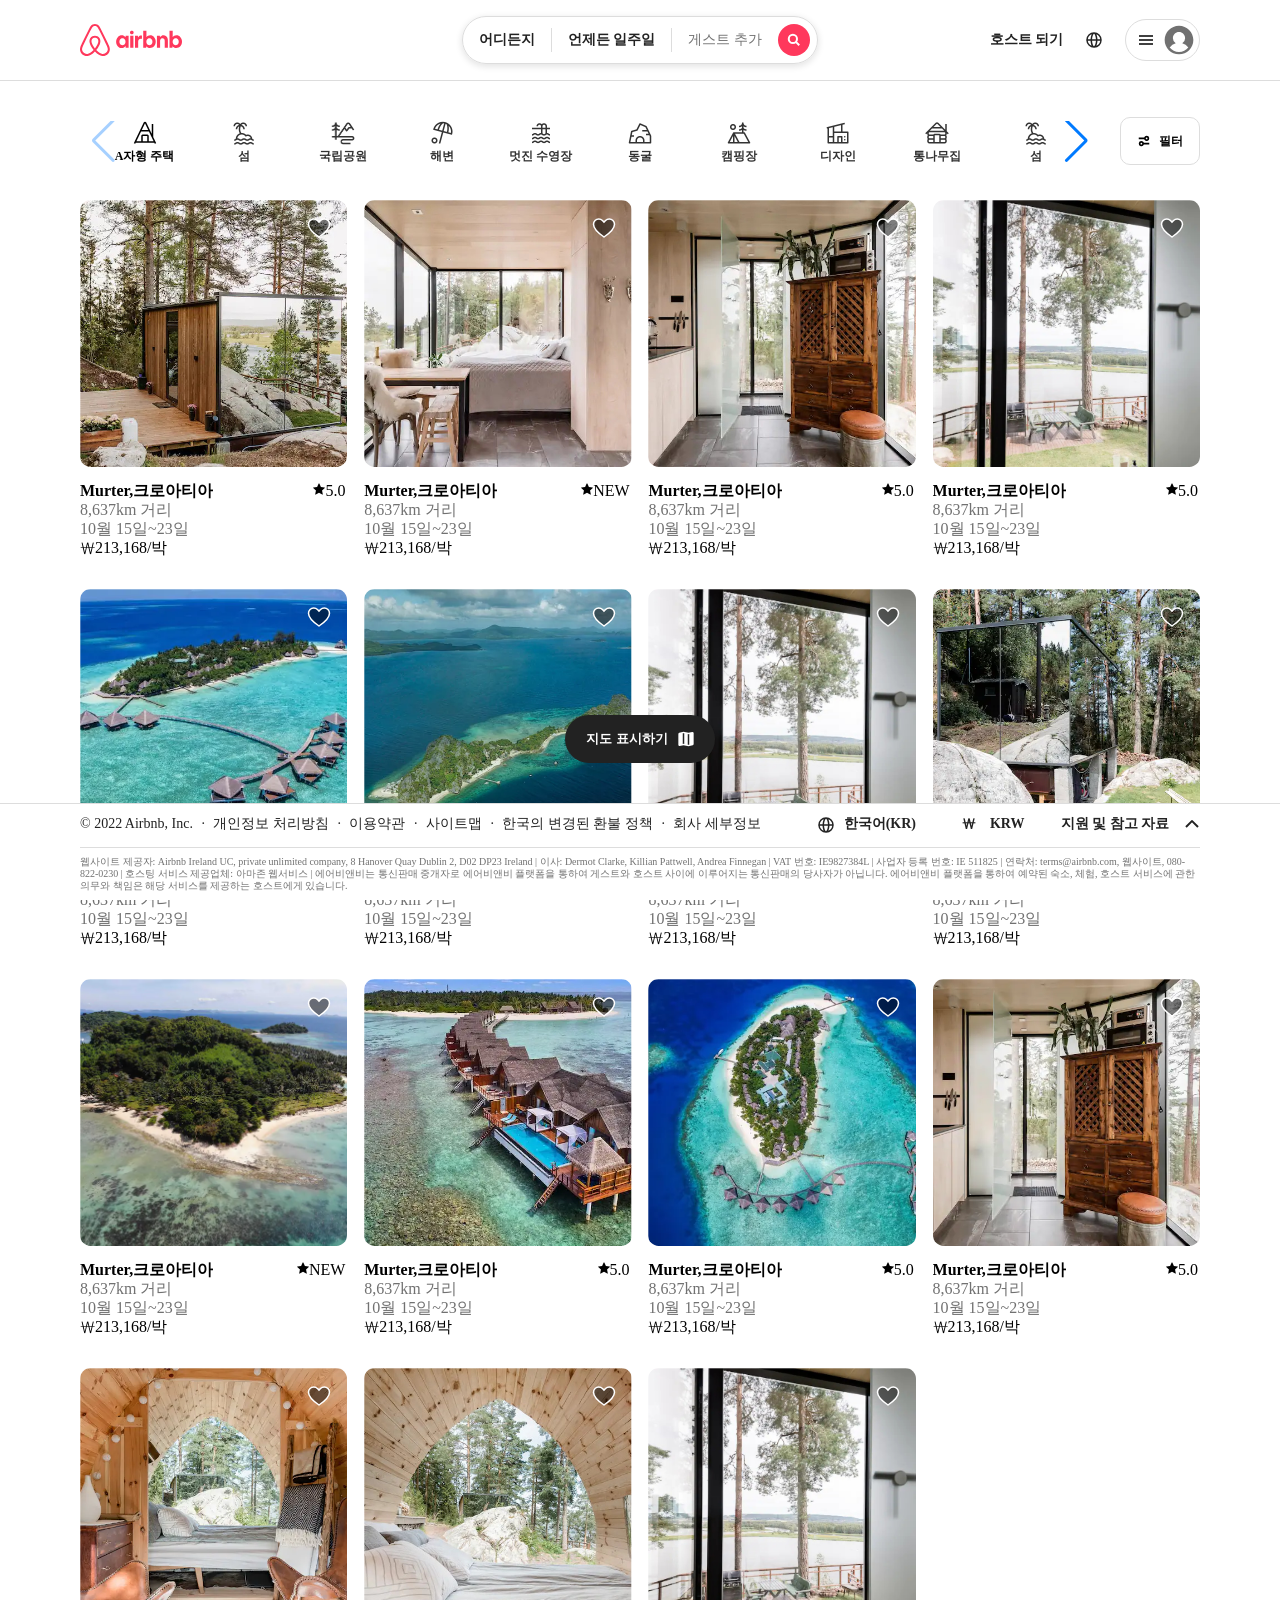
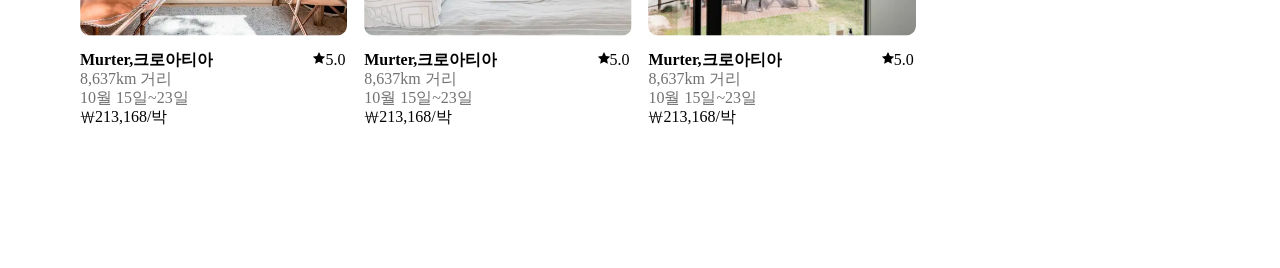
==== commit f1260748: "airbnb" ====
--- a/index.html
+++ b/index.html
@@ -113,35 +113,7 @@
                                 </div>
                                 <div class="swiper-button-next"></div>
                                 <div class="swiper-button-prev"></div>
-                            </div>
-                            <script>
-                                /* Swiper JS (Initialize Swiper) */
-                                var swiper = new Swiper(".mySwiper", {
-                                    slidesPerView: 1,
-                                    spaceBetween: 30,
-                                    slidesPerGroup: 1,
-                                    speed: 500,
-                                    breakpoints: {
-                                        640: {
-                                            slidesPerView: 5,
-                                            slidesPerGroup: 5,
-                                        },
-                                        768: {
-                                            slidesPerView: 7,
-                                            slidesPerGroup: 7,
-                                        },
-                                        1024: {
-                                            slidesPerView: 10,
-                                            slidesPerGroup: 10,
-                                        },
-                                    },
-                                    loopFillGroupWithBlank: true,
-                                    navigation: {
-                                        nextEl: ".swiper-button-next",
-                                        prevEl: ".swiper-button-prev",
-                                    },
-                                });
-                            </script>
+                            </div>                            
                         </div>
                         <div class="header-filter" href="#popup-filter-bg">
                             <svg viewBox="0 0 16 16" xmlns="http://www.w3.org/2000/svg" style="display:block;height:14px;width:14px;fill:currentColor" aria-hidden="true" role="presentation" focusable="false">
--- a/css/style.css
+++ b/css/style.css
@@ -268,6 +268,7 @@
     opacity: 1;
 }
 
+
 .header-filter {
     width: 80px;
     height: 48px;
@@ -282,6 +283,7 @@
     border: 1px solid #ddd;
     flex-shrink: 0;
     font-size: 12px;
+    font-weight: 600;
 }
 
 
@@ -289,7 +291,7 @@
 /* main */
 .main {
     max-width: 1760px;
-    margin: 220px auto 140px;
+    margin: 200px auto 140px;
     padding: 0 80px;
     display: grid;
     grid-template-columns: repeat(5, 1fr);
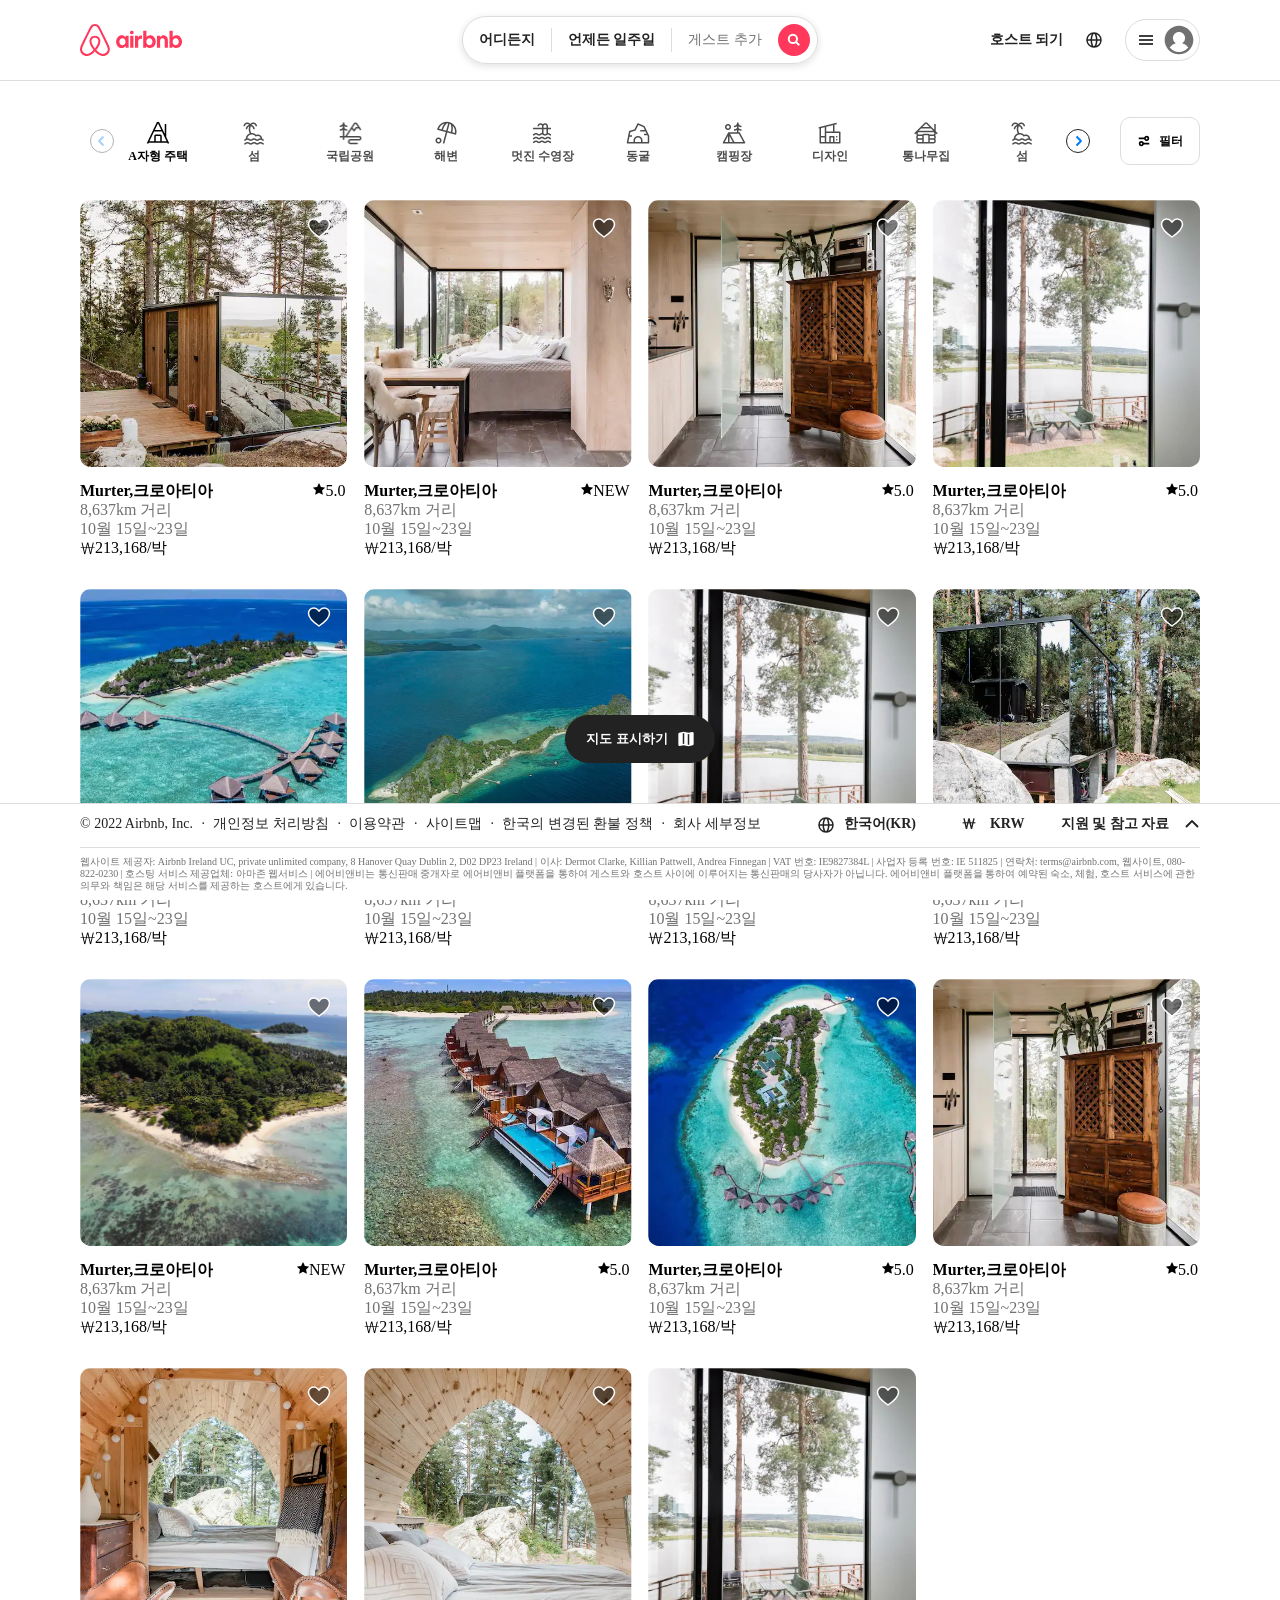
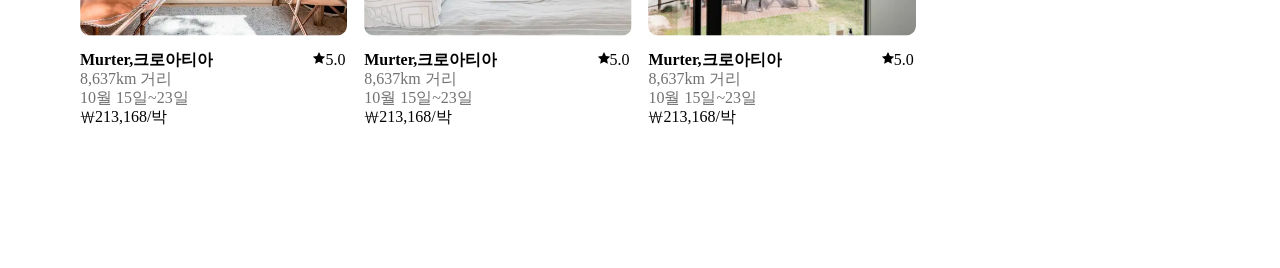
==== commit 4f2de48a: "airbnb" ====
--- a/index.html
+++ b/index.html
@@ -111,8 +111,20 @@
                                     <div class="swiper-slide"><img src="./image/menu-icon-island.jpg"><p>섬</p></div>
                                     <div class="swiper-slide"><img src="./image/menu-icon-island.jpg"><p>섬</p></div>
                                 </div>
-                                <div class="swiper-button-next"></div>
-                                <div class="swiper-button-prev"></div>
+                                <div class="swiper-button-next">
+                                    <svg viewBox="0 0 32 32" xmlns="http://www.w3.org/2000/svg" aria-hidden="true" role="presentation" focusable="false" style="display: block; fill: none; height: 12px; width: 12px; stroke: currentcolor; stroke-width: 5.33333; overflow: visible;">
+                                        <g fill="none">
+                                            <path d="m12 4 11.2928932 11.2928932c.3905243.3905243.3905243 1.0236893 0 1.4142136l-11.2928932 11.2928932"></path>
+                                        </g>
+                                    </svg>
+                                </div>
+                                <div class="swiper-button-prev">
+                                    <svg viewBox="0 0 32 32" xmlns="http://www.w3.org/2000/svg" aria-hidden="true" role="presentation" focusable="false" style="display: block; fill: none; height: 12px; width: 12px; stroke: currentcolor; stroke-width: 5.33333; overflow: visible;">
+                                        <g fill="none">
+                                            <path d="m20 28-11.29289322-11.2928932c-.39052429-.3905243-.39052429-1.0236893 0-1.4142136l11.29289322-11.2928932"></path>
+                                        </g>
+                                    </svg>
+                                </div>
                             </div>                            
                         </div>
                         <div class="header-filter" href="#popup-filter-bg">
@@ -614,9 +626,11 @@
                         </div>
                         <div class="global-tab">
                             <ul class="tabs">
-                                <li class="tab-link current" data-tab="tab1"><button>언어와 지역</button></li>    
-                                <li class="tab-link" data-tab="tab2"><button>통화</button></li>
+                                <li class="tab-link current" data-tab="tab-1">언어와 지역</li>    
+                                <li class="tab-link" data-tab="tab-2">통화</li>
                             </ul>
+                            <div id="tab-1" class="tab-content current">ddd</div>
+                            <div id="tab-2" class="tab-content">addddfdfdfd</div>
                         </div>
                     </div>
                 </div>
@@ -625,9 +639,74 @@
                 <div class="popup-filter-window">
                     <div class="popup-filter-top">
                         <button id="close-filter" href="#popup-filter-bg"><svg viewBox="0 0 32 32" xmlns="http://www.w3.org/2000/svg" aria-hidden="true" role="presentation" focusable="false" style="display: block; fill: none; height: 16px; width: 16px; stroke: currentcolor; stroke-width: 3; overflow: visible;"><path d="m6 6 20 20"></path><path d="m26 6-20 20"></path></svg></button>
-                        <p>필터</p>
-                    </div>
-                    <div class="popup-filter-content"></div>
+                        <div>필터</div>
+                    </div>
+                    <div class="popup-filter-content">
+                        <div class="pf-cont-frame price-gap">
+                            <div class="pf-cont-title">가격범위</div>
+                            <div class="pf-cont-sub">평균 1박 요금은 입니다.</div>
+                            <div class="pf-cont-box">
+                                <div class="price-gap-chart"></div>
+                                <div class="price-gap-box">
+                                    <div class="price-gap-min"></div>
+                                    <div class="price-gap-bar"></div>
+                                    <div class="price-gap-max"></div>
+                                </div>
+                            </div>
+                        </div>
+                        <div class="pf-cont-frame accom-type">
+                            <div class="pf-cont-title">숙소 유형</div>
+                            <div class="pf-cont-box accom-box">
+                                <div class="accom-cont">
+
+                                </div>
+                            </div>
+                        </div>
+                        <div class="pf-cont-frame bed-room">
+                            <div class="pf-cont-title">침실과 침대</div>
+                            <div class="pf-cont-box">
+                                <div class="room-box"></div>
+                                <div class="bed-box"></div>
+                                <p>더 표시</p>
+                            </div>
+                        </div>
+                        <div class="pf-cont-frame">
+                            <div class="pf-cont-title">건물 유형</div>
+                            <div class="pf-cont-box">
+                                
+                            </div>
+                        </div>
+                        <div class="pf-cont-frame">
+                            <div class="pf-cont-title">편의 시설</div>
+                            <div class="pf-cont-box">
+                                
+                            </div>
+                        </div>
+                        <div class="pf-cont-frame">
+                            <div class="pf-cont-title">예약 옵션</div>
+                            <div class="pf-cont-box">
+                                
+                            </div>
+                        </div>
+                        <div class="pf-cont-frame">
+                            <div class="pf-cont-title">접근성 편의</div>
+                            <div class="pf-cont-box">
+                                
+                            </div>
+                        </div>
+                        <div class="pf-cont-frame">
+                            <div class="pf-cont-title">최고 수준의 숙소</div>
+                            <div class="pf-cont-box">
+                                
+                            </div>
+                        </div>
+                        <div class="pf-cont-frame">
+                            <div class="pf-cont-title">호스트 언어</div>
+                            <div class="pf-cont-box">
+                                
+                            </div>
+                        </div>
+                    </div>
                     <div class="popup-filter-bottom">
                         <button class="pfb-buttom1">전체 해제</button>
                         <button class="pfb-buttom2">숙소 556개 표시</button>
@@ -640,7 +719,7 @@
                         <div class="popup-top">
                             <button id="close" href="#popup-bg"><svg viewBox="0 0 32 32" xmlns="http://www.w3.org/2000/svg" aria-hidden="true" role="presentation" focusable="false" style="display: block; fill: none; height: 16px; width: 16px; stroke: currentcolor; stroke-width: 3; overflow: visible;"><path d="m6 6 20 20"></path><path d="m26 6-20 20"></path></svg></button>
                         </div>
-                        <div id="tab-1" class="popup-content tab-content">
+                        <div class="popup-content">
                             <div class="translation">
                                 <div>
                                     <span>번역</span>
@@ -810,7 +889,7 @@
                         <div class="popup-top">
                             <button id="close1" href="#popup-bg1"><svg viewBox="0 0 32 32" xmlns="http://www.w3.org/2000/svg" aria-hidden="true" role="presentation" focusable="false" style="display: block; fill: none; height: 16px; width: 16px; stroke: currentcolor; stroke-width: 3; overflow: visible;"><path d="m6 6 20 20"></path><path d="m26 6-20 20"></path></svg></button>
                         </div>
-                        <div id="tab-2" class="tab-content">
+                        <div class="popup-content">
                             <div class="popup-title">통화를 선택하세요.</div>
                             <div class="popup-cont">
                                 <div class="popup-cont-box mark1">
--- a/css/style.css
+++ b/css/style.css
@@ -236,8 +236,6 @@
     font-size: 12px;
     font-weight: 600;
     background: #fff;
-    
-
     /* Center slide text vertically */
     /* display: -webkit-box;
     display: -ms-flexbox;
@@ -251,7 +249,7 @@
     -ms-flex-align: center;
     -webkit-align-items: center;
     align-items: center;
-    opacity: 0.8;
+    opacity: 0.7;
     cursor: pointer;
 }
 .swiper-slide:hover {
@@ -267,7 +265,23 @@
 .active {
     opacity: 1;
 }
-
+.swiper-button-prev,
+.swiper-button-next {
+    top: 30px;
+    width: 24px;
+    height: 24px;
+    border: 1px solid #222;
+    border-radius: 50%;
+    cursor: pointer;
+}
+.swiper-button-prev:hover,
+.swiper-button-next:hover {
+    box-shadow: 0px 0px 10px 0px rgba(0,0,0,0.3);
+}
+.swiper-button-prev::after,
+.swiper-button-next::after {
+    display: none;
+}
 
 .header-filter {
     width: 80px;
@@ -523,12 +537,11 @@
     /* transform: translate(-50%, -40%); */
     transform: translate(-50%, -50%);
     transition: all .5s;
-    overflow: hidden;
 }
 .global-popup-top button {
-    margin-left: 20px;
+    margin: 20px;
     width: 30px;
-    height: 80px;
+    height: 30px;
     background: none;
     border: none;
     border-radius: 50%;
@@ -538,32 +551,38 @@
     background-color: #f7f7f7;
 }
 .global-tab {
+    max-height: 880px;
     overflow: auto;
 }
-.global-tab ul {
+.tabs {
     height: 70px;
     margin: 0 20px;
-    display: flex;
-    /* border-bottom: 1px solid #f7f7f7; */
+}
+.global-tab ul {
+   height: 40px;
+    display: flex;
 }
 .global-tab ul li {
     margin-right: 20px;
     font-size: 14px;
-}
-.global-tab ul li button {
     padding: 10px;
-    border: none;
     background-color: white;
     font-weight: 600;  
     color: #7f7f7f;
     border-radius: 6px;
     cursor: pointer;
 }
-.global-tab ul li button:hover {
+.global-tab ul li:hover {
     background-color: #f7f7f7;
 }
 .global-tab ul .current button {
     color: #222;    
+}
+.tab-content {
+    display: none;
+}
+.tab-content.current {
+    display: inline;
 }
 
 .popup-filter {
@@ -585,14 +604,16 @@
 }
 .popup-filter-window {
     margin: 40px auto;
+    max-width: 800px;
+    max-height: 800px;
     background-color: #ffffff;
     box-shadow: 0 2px 7px rgba(0, 0, 0, 0.3);
     border-radius: 12px;
 }
 .popup-filter-top {
-    padding: 20px 0;
-    display: flex;
-    align-items: center;
+    padding: 20px 0;   
+    align-items: center;
+    position: relative;
 }
 .popup-filter-window button {
     background: none;
@@ -600,6 +621,8 @@
     cursor: pointer;
 }
 .popup-filter-top button {
+    position: absolute;
+    top: 15px;
     margin-left: 20px;
     width: 30px;
     height: 30px;
@@ -608,10 +631,43 @@
 .popup-filter-top button:hover {
     background-color: #f7f7f7;
 }
+.popup-filter-top div {
+    width: 100%;
+    text-align: center;
+    font-weight: 600;
+}
 .popup-filter-content {
-    border-top: 1px solid #f7f7f7;
-    border-bottom: 1px solid #f7f7f7;
+    padding: 0 24px;
+    max-height: 664px;
+    border-top: 1px solid #ebebeb;
+    border-bottom: 1px solid #ebebeb;
     overflow: auto;
+}
+.pf-cont-title {
+    padding-bottom: 24px;
+    font-size: 22px;
+    font-weight: 600;
+    color: #222;
+}
+.pf-cont-sub {
+    padding-bottom: 40px;
+    font-size: 16px;
+    font-weight: 400;
+    color: #717171;
+}
+.pf-cont-frame {
+    margin: 0 auto;
+    padding: 24px 0;
+    border-bottom: 1px solid #ebebeb;    
+}
+.pf-cont-box {
+    width: 100%;        
+}
+.price-gap-chart {
+    margin: 0 auto;
+    width: 700px;
+    height: 120px;
+    border: 1px solid black;
 }
 .popup-filter-bottom {
     padding: 20px;
@@ -662,6 +718,7 @@
     height: 100%;
 }
 .popup {
+    max-height: 940px;
     position: absolute;
     top: 50%;
     left: 50%;
@@ -711,6 +768,7 @@
     background-color: #f7f7f7;
 }
 .popup-content {
+    max-height: 880px;
     overflow: auto;
 }
 .popup-title {
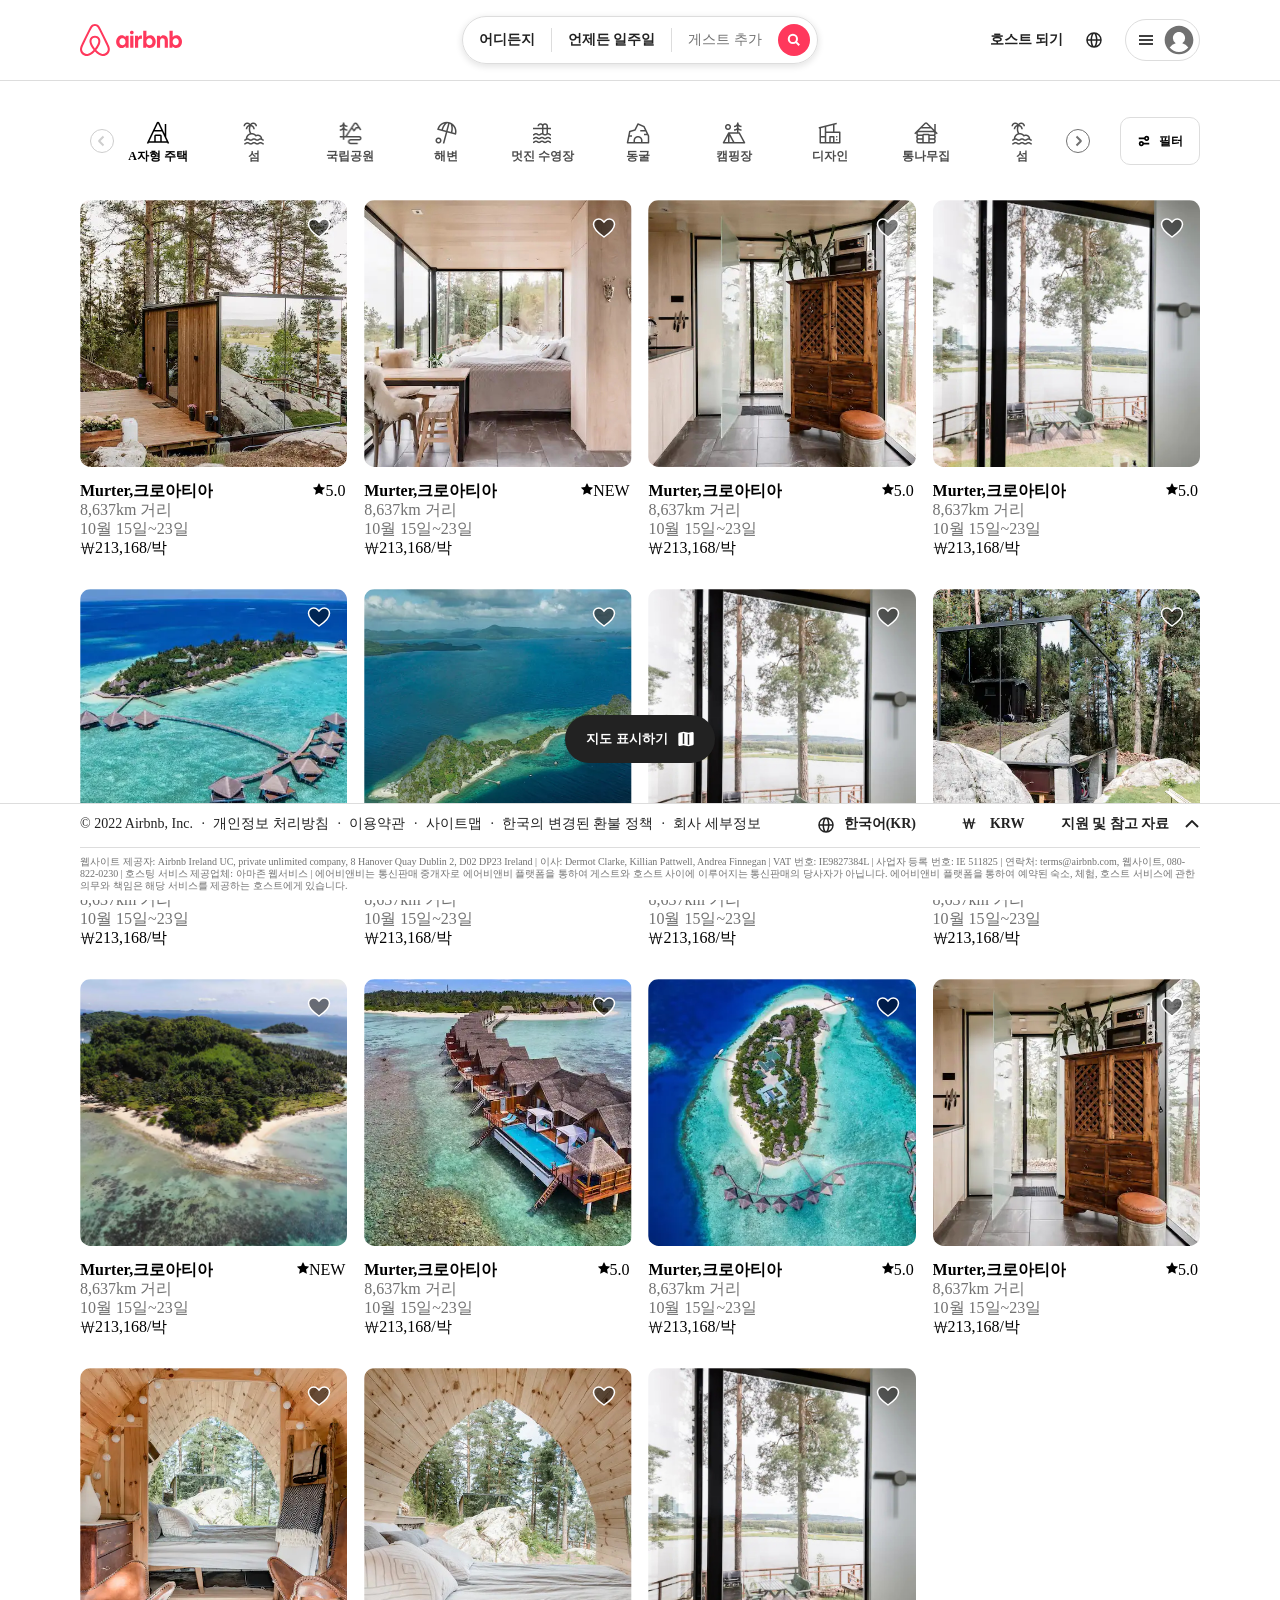
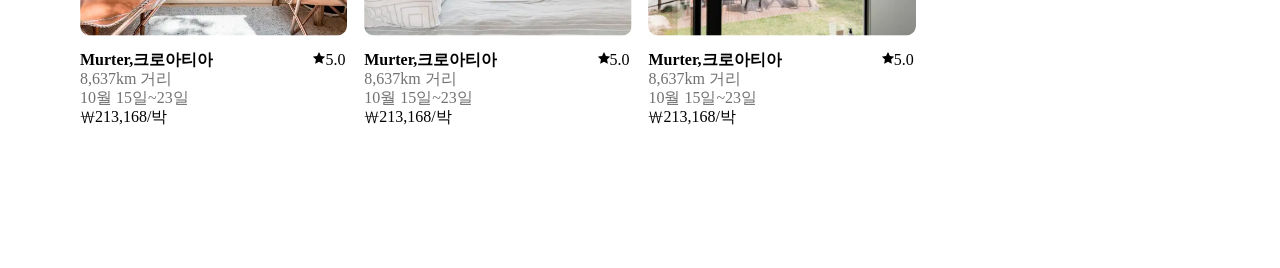
==== commit c466c94a: "airbnb" ====
--- a/index.html
+++ b/index.html
@@ -112,14 +112,14 @@
                                     <div class="swiper-slide"><img src="./image/menu-icon-island.jpg"><p>섬</p></div>
                                 </div>
                                 <div class="swiper-button-next">
-                                    <svg viewBox="0 0 32 32" xmlns="http://www.w3.org/2000/svg" aria-hidden="true" role="presentation" focusable="false" style="display: block; fill: none; height: 12px; width: 12px; stroke: currentcolor; stroke-width: 5.33333; overflow: visible;">
+                                    <svg viewBox="0 0 32 32" xmlns="http://www.w3.org/2000/svg" aria-hidden="true" role="presentation" focusable="false" style="display: block; fill: none; height: 12px; width: 12px; stroke: currentcolor; stroke-width: 5.33333; overflow: visible; color: #717171;">
                                         <g fill="none">
                                             <path d="m12 4 11.2928932 11.2928932c.3905243.3905243.3905243 1.0236893 0 1.4142136l-11.2928932 11.2928932"></path>
                                         </g>
                                     </svg>
                                 </div>
                                 <div class="swiper-button-prev">
-                                    <svg viewBox="0 0 32 32" xmlns="http://www.w3.org/2000/svg" aria-hidden="true" role="presentation" focusable="false" style="display: block; fill: none; height: 12px; width: 12px; stroke: currentcolor; stroke-width: 5.33333; overflow: visible;">
+                                    <svg viewBox="0 0 32 32" xmlns="http://www.w3.org/2000/svg" aria-hidden="true" role="presentation" focusable="false" style="display: block; fill: none; height: 12px; width: 12px; stroke: currentcolor; stroke-width: 5.33333; overflow: visible; color: #717171;">
                                         <g fill="none">
                                             <path d="m20 28-11.29289322-11.2928932c-.39052429-.3905243-.39052429-1.0236893 0-1.4142136l11.29289322-11.2928932"></path>
                                         </g>
@@ -629,8 +629,266 @@
                                 <li class="tab-link current" data-tab="tab-1">언어와 지역</li>    
                                 <li class="tab-link" data-tab="tab-2">통화</li>
                             </ul>
-                            <div id="tab-1" class="tab-content current">ddd</div>
-                            <div id="tab-2" class="tab-content">addddfdfdfd</div>
+                            <div id="tab-1" class="tab-content current">
+                                <div class="popup-content">
+                                    <div class="translation">
+                                        <div>
+                                            <span>번역</span>
+                                            <p>설명과 후기가 한국어로 자동 번역됩니다.</p>
+                                        </div>
+                                        <div class="wrapper">
+                                            <input type="checkbox" id="switch">
+                                            <label for="switch" class="switch_label">
+                                                <span class="onf_btn"></span>
+                                            </label>
+                                            </div>                        
+                                    </div>
+                                    <div class="popup-title">추천 언어 및 지역</div>
+                                    <div class="popup-lang-re popup-cont">
+                                        <div class="popup-cont-box">
+                                            <span><p class="curr-country">English</p><p class="curr">United States</p></span>
+                                        </div>
+                                        <div class="popup-cont-box">
+                                            <span><p class="curr-country">English</p><p class="curr">United Kingdom</p></span>
+                                        </div>
+                                    </div>
+                                    <div class="popup-title">언어와 지역을 선택하세요.</div>
+                                    <div class="popup-cont">
+                                        <div class="popup-cont-box mark1">
+                                            <span><p class="curr-country">한국어</p><p class="curr">대한민국</p></span>
+                                        </div>
+                                        <div class="popup-cont-box">
+                                            <span><p class="curr-country">Azərbaycan dili</p><p class="curr">Azərbaycan</p></span>
+                                        </div>
+                                        <div class="popup-cont-box">
+                                            <span><p class="curr-country">Bahasa Indonesia</p><p class="curr">Indonesia</p></span>
+                                        </div>
+                                        <div class="popup-cont-box">
+                                            <span><p class="curr-country">Bosanski</p><p class="curr">Bosnai Hercegovina</p></span>
+                                        </div>
+                                        <div class="popup-cont-box">
+                                            <span><p class="curr-country">Català</p><p class="curr">Espanya</p></span>
+                                        </div>
+                                        <div class="popup-cont-box">
+                                            <span><p class="curr-country">Čeština</p><p class="curr">Česká republika</p></span>
+                                        </div>
+                                        <div class="popup-cont-box">
+                                            <span><p class="curr-country">Crnogorski</p><p class="curr">Crna Gora</p></span>
+                                        </div>
+                                        <div class="popup-cont-box">
+                                            <span><p class="curr-country">Dansk</p><p class="curr">Danmark</p></span>
+                                        </div>
+                                        <div class="popup-cont-box">
+                                            <span><p class="curr-country">Deutsch</p><p class="curr">Deutschland</p></span>
+                                        </div>
+                                        <div class="popup-cont-box">
+                                            <span><p class="curr-country">Deutsch</p><p class="curr">Österreich</p></span>
+                                        </div>
+                                        <div class="popup-cont-box">
+                                            <span><p class="curr-country">Deutsch</p><p class="curr">Schweiz</p></span>
+                                        </div>
+                                        <div class="popup-cont-box">
+                                            <span><p class="curr-country">Eesti</p><p class="curr">Eesti</p></span>
+                                        </div>
+                                        <div class="popup-cont-box">
+                                            <span><p class="curr-country">English</p><p class="curr">Australia</p></span>
+                                        </div>
+                                        <div class="popup-cont-box">
+                                            <span><p class="curr-country">English</p><p class="curr">Canada</p></span>
+                                        </div>
+                                        <div class="popup-cont-box">
+                                            <span><p class="curr-country">English</p><p class="curr">Guyana</p></span>
+                                        </div>
+                                        <div class="popup-cont-box">
+                                            <span><p class="curr-country">English</p><p class="curr">India</p></span>
+                                        </div>
+                                        <div class="popup-cont-box">
+                                            <span><p class="curr-country">English</p><p class="curr">Ireland</p></span>
+                                        </div>
+                                        <div class="popup-cont-box">
+                                            <span><p class="curr-country">English</p><p class="curr">New Zealand</p></span>
+                                        </div>
+                                        <div class="popup-cont-box">
+                                            <span><p class="curr-country">English</p><p class="curr">Singapore</p></span>
+                                        </div>
+                                        <div class="popup-cont-box">
+                                            <span><p class="curr-country">English</p><p class="curr">United Arab Emirates</p></span>
+                                        </div>
+                                        <div class="popup-cont-box">
+                                            <span><p class="curr-country">Español</p><p class="curr">Argentina</p></span>
+                                        </div>
+                                        <div class="popup-cont-box">
+                                            <span><p class="curr-country">Español</p><p class="curr">Belice</p></span>
+                                        </div>
+                                        <div class="popup-cont-box">
+                                            <span><p class="curr-country">Español</p><p class="curr">Bolivia</p></span>
+                                        </div>
+                                        <div class="popup-cont-box">
+                                            <span><p class="curr-country">Español</p><p class="curr">Chile</p></span>
+                                        </div>
+                                        <div class="popup-cont-box">
+                                            <span><p class="curr-country">Español</p><p class="curr">Colombia</p></span>
+                                        </div>
+                                        <div class="popup-cont-box">
+                                            <span><p class="curr-country">Español</p><p class="curr">Costa Rica</p></span>
+                                        </div>
+                                        <div class="popup-cont-box">
+                                            <span><p class="curr-country">Español</p><p class="curr">Ecuador</p></span>
+                                        </div>
+                                        <div class="popup-cont-box">
+                                            <span><p class="curr-country">Español</p><p class="curr">El Salvador</p></span>
+                                        </div>
+                                        <div class="popup-cont-box">
+                                            <span><p class="curr-country">Español</p><p class="curr">España</p></span>
+                                        </div>
+                                        <div class="popup-cont-box">
+                                            <span><p class="curr-country">Español</p><p class="curr">Estados Unidos</p></span>
+                                        </div>
+                                        <div class="popup-cont-box">
+                                            <span><p class="curr-country">Español</p><p class="curr">Guatemala</p></span>
+                                        </div>
+                                        <div class="popup-cont-box">
+                                            <span><p class="curr-country">Español</p><p class="curr">Honduras</p></span>
+                                        </div>
+                                        <div class="popup-cont-box">
+                                            <span><p class="curr-country">Español</p><p class="curr">Latinoamérica</p></span>
+                                        </div>
+                                        <div class="popup-cont-box">
+                                            <span><p class="curr-country">Español</p><p class="curr">México</p></span>
+                                        </div>
+                                        <div class="popup-cont-box">
+                                            <span><p class="curr-country">Español</p><p class="curr">Nicaragua</p></span>
+                                        </div>
+                                        <div class="popup-cont-box">
+                                            <span><p class="curr-country">Español</p><p class="curr">Panamá</p></span>
+                                        </div>
+                                        <div class="popup-cont-box">
+                                            <span><p class="curr-country">Español</p><p class="curr">Paraguay</p></span>
+                                        </div>
+                                        <div class="popup-cont-box">
+                                            <span><p class="curr-country">Español</p><p class="curr">Perú</p></span>
+                                        </div>
+                                        <div class="popup-cont-box">
+                                            <span><p class="curr-country">Español</p><p class="curr">Venezuela</p></span>
+                                        </div>
+                                        <div class="popup-cont-box">
+                                            <span><p class="curr-country">Français</p><p class="curr">Belgique</p></span>
+                                        </div>
+                                        <div class="popup-cont-box">
+                                            <span><p class="curr-country">Français</p><p class="curr">Canada</p></span>
+                                        </div>
+                                        <div class="popup-cont-box">
+                                            <span><p class="curr-country">Français</p><p class="curr">France</p></span>
+                                        </div>
+                                        <div class="popup-cont-box">
+                                            <span><p class="curr-country">Français</p><p class="curr">Suisse</p></span>
+                                        </div>
+                                        <div class="popup-cont-box">
+                                            <span><p class="curr-country">Gaeilge</p><p class="curr">Éire</p></span>
+                                        </div>
+                                        <div class="popup-cont-box">
+                                            <span><p class="curr-country">Hrvatski</p><p class="curr">Hrvatska</p></span>
+                                        </div>
+                                    </div>
+                                </div>
+                            </div>
+                            <div id="tab-2" class="tab-content">
+                                <div class="popup-content">
+                                    <div class="popup-title">통화를 선택하세요.</div>
+                                    <div class="popup-cont">
+                                        <div class="popup-cont-box mark1">
+                                            <span><p class="curr-country">한국 원</p><p class="curr">KRW - ₩</p></span>
+                                        </div>
+                                        <div class="popup-cont-box">
+                                            <span><p class="curr-country">남아프리카공화국 란드</p><p class="curr">ZAR - R</p></span>
+                                        </div>
+                                        <div class="popup-cont-box">
+                                            <span><p class="curr-country">노르웨이 크로네</p><p class="curr">NOK - kr</p></span>
+                                        </div>
+                                        <div class="popup-cont-box">
+                                            <span><p class="curr-country">뉴질랜드 달러</p><p class="curr">NZD - $</p></span>
+                                        </div>
+                                        <div class="popup-cont-box">
+                                            <span><p class="curr-country">덴마크 크로네</p><p class="curr">DKK - kr</p></span>
+                                        </div>
+                                        <div class="popup-cont-box">
+                                            <span><p class="curr-country">루마니아 레우</p><p class="curr">RON-lei</p></span>
+                                        </div>
+                                        <div class="popup-cont-box">
+                                            <span><p class="curr-country">말레이시아 링깃</p><p class="curr">MYR-RM</p></span>
+                                        </div>
+                                        <div class="popup-cont-box">
+                                            <span><p class="curr-country">멕시코 페소</p><p class="curr">MXN-$</p></span>
+                                        </div>
+                                        <div class="popup-cont-box">
+                                            <span><p class="curr-country">모로코 디르함</p><p class="curr">MAD</p></span>
+                                        </div>
+                                        <div class="popup-cont-box">
+                                            <span><p class="curr-country">미국 달러</p><p class="curr">USD-$</p></span>
+                                        </div>
+                                        <div class="popup-cont-box">
+                                            <span><p class="curr-country">불가리아 레프</p><p class="curr">BGN-лв.</p></span>
+                                        </div>
+                                        <div class="popup-cont-box">
+                                            <span><p class="curr-country">브라질 레알</p><p class="curr">BRL-R$</p></span>
+                                        </div>
+                                        <div class="popup-cont-box">
+                                            <span><p class="curr-country">사우스아라비아 리얄</p><p class="curr">SAR-SR</p></span>
+                                        </div>
+                                        <div class="popup-cont-box">
+                                            <span><p class="curr-country">스웨덴 크로나</p><p class="curr">SEK-kr</p></span>
+                                        </div>
+                                        <div class="popup-cont-box">
+                                            <span><p class="curr-country">스위스 프랑</p><p class="curr">CHF</p></span>
+                                        </div>
+                                        <div class="popup-cont-box">
+                                            <span><p class="curr-country">신 타이완 달러</p><p class="curr">TWD-$</p></span>
+                                        </div>
+                                        <div class="popup-cont-box">
+                                            <span><p class="curr-country">싱가포르 달러</p><p class="curr">SGD-$</p></span>
+                                        </div>
+                                        <div class="popup-cont-box">
+                                            <span><p class="curr-country">아랍에미리트 디르함</p><p class="curr">aED-ﺩ.ﺇ</p></span>
+                                        </div>
+                                        <div class="popup-cont-box">
+                                            <span><p class="curr-country">영국 파운드</p><p class="curr">GBP-£</p></span>
+                                        </div>
+                                        <div class="popup-cont-box">
+                                            <span><p class="curr-country">우르과이 페소</p><p class="curr">UYU-$U</p></span>
+                                        </div>
+                                        <div class="popup-cont-box">
+                                            <span><p class="curr-country">유로</p><p class="curr">EUR-€</p></span>
+                                        </div>
+                                        <div class="popup-cont-box">
+                                            <span><p class="curr-country">이스라엘 신 셰켈</p><p class="curr">ILS-₪</p></span>
+                                        </div>
+                                        <div class="popup-cont-box">
+                                            <span><p class="curr-country">인도 루피</p><p class="curr">INR-₹</p></span>
+                                        </div>
+                                        <div class="popup-cont-box">
+                                            <span><p class="curr-country">일본 엔</p><p class="curr">JPY-¥</p></span>
+                                        </div>
+                                        <div class="popup-cont-box">
+                                            <span><p class="curr-country">중국 위안</p><p class="curr">CNY-¥</p></span>
+                                        </div>
+                                        <div class="popup-cont-box">
+                                            <span><p class="curr-country">체코 코루나</p><p class="curr">CZK-Kč</p></span>
+                                        </div>
+                                        <div class="popup-cont-box">
+                                            <span><p class="curr-country">칠레 페소</p><p class="curr">CLP-$</p></span>
+                                        </div>
+                                        <div class="popup-cont-box">
+                                            <span><p class="curr-country">캐나다 달러</p><p class="curr">CAD-$</p></span>
+                                        </div>
+                                        <div class="popup-cont-box">
+                                            <span><p class="curr-country">코스타리카 콜른</p><p class="curr">CRC-₡</p></span>
+                                        </div>
+                                        <div class="popup-cont-box">
+                                            <span><p class="curr-country">콜롬비아 페소</p><p class="curr">COP-$</p></span>
+                                        </div>
+                                    </div>
+                                 </div>
+                            </div>
                         </div>
                     </div>
                 </div>
--- a/css/style.css
+++ b/css/style.css
@@ -270,7 +270,7 @@
     top: 30px;
     width: 24px;
     height: 24px;
-    border: 1px solid #222;
+    border: 1px solid #717171;
     border-radius: 50%;
     cursor: pointer;
 }
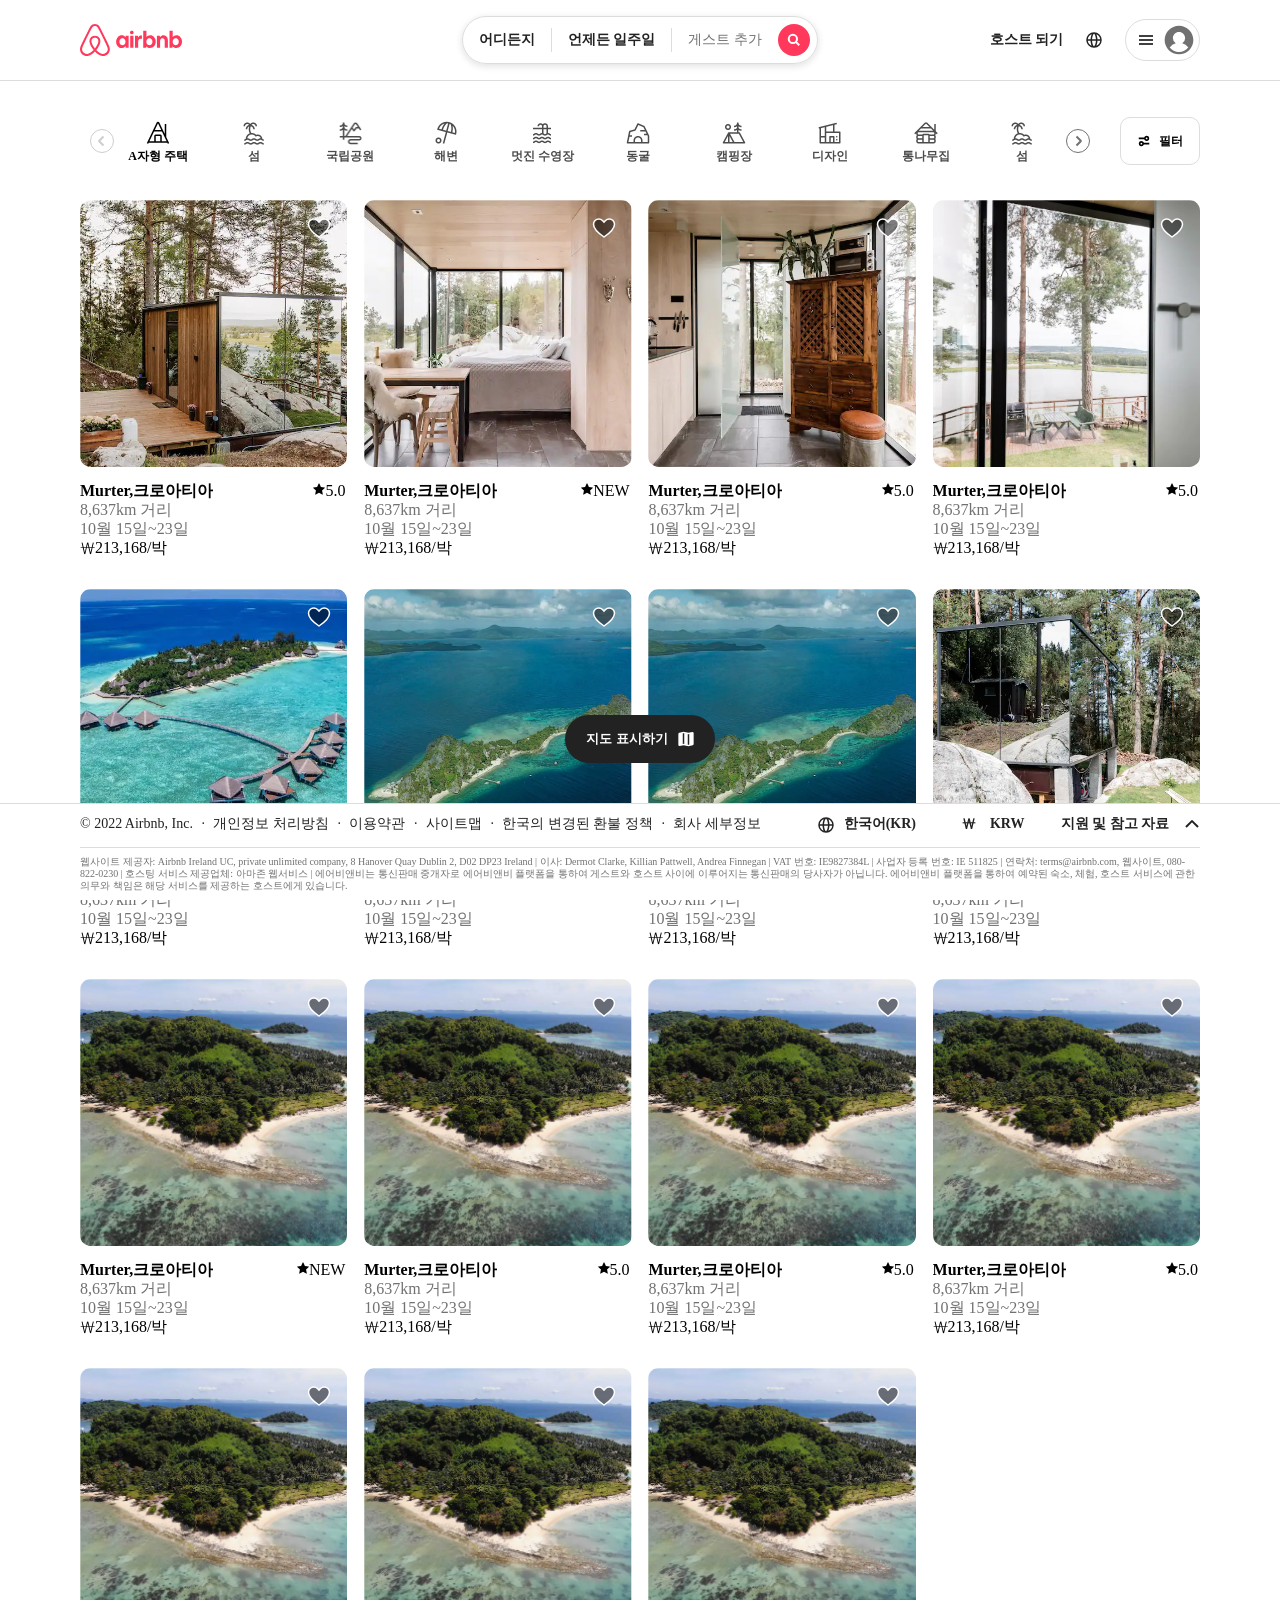
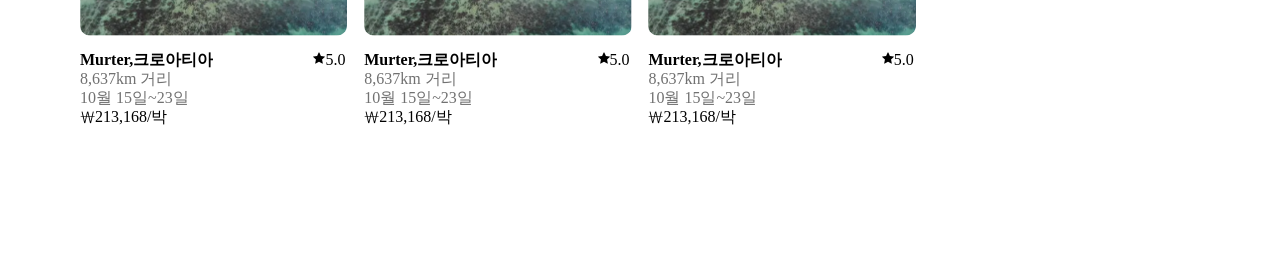
==== commit fa0a41dc: "airbnb" ====
--- a/index.html
+++ b/index.html
@@ -146,9 +146,34 @@
                                 <path d="m16 28c7-4.733 14-10 14-17 0-1.792-.683-3.583-2.05-4.95-1.367-1.366-3.158-2.05-4.95-2.05-1.791 0-3.583.684-4.949 2.05l-2.051 2.051-2.05-2.051c-1.367-1.366-3.158-2.05-4.95-2.05-1.791 0-3.583.684-4.949 2.05-1.367 1.367-2.051 3.158-2.051 4.95 0 7 7 12.267 14 17z"></path>
                             </svg>
                         </div>
-                        <div class="slide-img">
-                            <img src="./image/realingen-1.jpg">
-                        </div>
+                        <div class="main-swiper mainSwiper">
+                            <div class="main-swiper-wrapper">
+                                <div class="main-swiper-slide active"><img src="./image/realingen-1.jpg"></div>
+                                <!-- <div class="main-swiper-slide"><img src="./image/realingen-2.jpg"></div>
+                                <div class="main-swiper-slide"><img src="./image/realingen-4.jpg"></div>
+                                <div class="main-swiper-slide"><img src="./image/realingen-5.jpg"></div>
+                                <div class="main-swiper-slide"><img src="./image/realingen-6.jpg"></div>
+                                <div class="main-swiper-slide"><img src="./image/realingen-7.jpg"></div> -->
+                            </div>
+                            <div class="main-swiper-button-next">
+                                <svg viewBox="0 0 32 32" xmlns="http://www.w3.org/2000/svg" aria-hidden="true" role="presentation" focusable="false" style="display: block; fill: none; height: 12px; width: 12px; stroke: currentcolor; stroke-width: 5.33333; overflow: visible; color: #717171;">
+                                    <g fill="none">
+                                        <path d="m12 4 11.2928932 11.2928932c.3905243.3905243.3905243 1.0236893 0 1.4142136l-11.2928932 11.2928932"></path>
+                                    </g>
+                                </svg>
+                            </div>
+                            <div class="main-swiper-button-prev">
+                                <svg viewBox="0 0 32 32" xmlns="http://www.w3.org/2000/svg" aria-hidden="true" role="presentation" focusable="false" style="display: block; fill: none; height: 12px; width: 12px; stroke: currentcolor; stroke-width: 5.33333; overflow: visible; color: #717171;">
+                                    <g fill="none">
+                                        <path d="m20 28-11.29289322-11.2928932c-.39052429-.3905243-.39052429-1.0236893 0-1.4142136l11.29289322-11.2928932"></path>
+                                    </g>
+                                </svg>
+                            </div>
+                        </div>  
+                        <!-- <div class="slide-img">
+                            
+                            
+                        </div> -->
                     </div>
                     <div class="list-content">
                         <div class="list-title">
@@ -172,8 +197,29 @@
                                 <path d="m16 28c7-4.733 14-10 14-17 0-1.792-.683-3.583-2.05-4.95-1.367-1.366-3.158-2.05-4.95-2.05-1.791 0-3.583.684-4.949 2.05l-2.051 2.051-2.05-2.051c-1.367-1.366-3.158-2.05-4.95-2.05-1.791 0-3.583.684-4.949 2.05-1.367 1.367-2.051 3.158-2.051 4.95 0 7 7 12.267 14 17z"></path>
                             </svg>
                         </div>
-                        <div class="slide-img">
-                            <img src="./image/realingen-2.jpg">
+                        <div class="main-swiper mainSwiper">
+                            <div class="main-swiper-wrapper">
+                                <div class="main-swiper-slide active"><img src="./image/realingen-2.jpg"></div>
+                                <!-- <div class="main-swiper-slide"><img src="./image/realingen-1.jpg"></div>
+                                <div class="main-swiper-slide"><img src="./image/realingen-4.jpg"></div>
+                                <div class="main-swiper-slide"><img src="./image/realingen-5.jpg"></div>
+                                <div class="main-swiper-slide"><img src="./image/realingen-6.jpg"></div>
+                                <div class="main-swiper-slide"><img src="./image/realingen-7.jpg"></div> -->
+                            </div>
+                            <div class="main-swiper-button-next">
+                                <svg viewBox="0 0 32 32" xmlns="http://www.w3.org/2000/svg" aria-hidden="true" role="presentation" focusable="false" style="display: block; fill: none; height: 12px; width: 12px; stroke: currentcolor; stroke-width: 5.33333; overflow: visible; color: #717171;">
+                                    <g fill="none">
+                                        <path d="m12 4 11.2928932 11.2928932c.3905243.3905243.3905243 1.0236893 0 1.4142136l-11.2928932 11.2928932"></path>
+                                    </g>
+                                </svg>
+                            </div>
+                            <div class="main-swiper-button-prev">
+                                <svg viewBox="0 0 32 32" xmlns="http://www.w3.org/2000/svg" aria-hidden="true" role="presentation" focusable="false" style="display: block; fill: none; height: 12px; width: 12px; stroke: currentcolor; stroke-width: 5.33333; overflow: visible; color: #717171;">
+                                    <g fill="none">
+                                        <path d="m20 28-11.29289322-11.2928932c-.39052429-.3905243-.39052429-1.0236893 0-1.4142136l11.29289322-11.2928932"></path>
+                                    </g>
+                                </svg>
+                            </div>
                         </div>
                     </div>
                     <div class="list-content">
@@ -197,9 +243,25 @@
                             <svg viewBox="0 0 32 32" xmlns="http://www.w3.org/2000/svg" aria-hidden="true" role="presentation" focusable="false" style="display: block; fill: rgba(0, 0, 0, 0.5); height: 24px; width: 24px; stroke: white; stroke-width: 2; overflow: visible;">
                                 <path d="m16 28c7-4.733 14-10 14-17 0-1.792-.683-3.583-2.05-4.95-1.367-1.366-3.158-2.05-4.95-2.05-1.791 0-3.583.684-4.949 2.05l-2.051 2.051-2.05-2.051c-1.367-1.366-3.158-2.05-4.95-2.05-1.791 0-3.583.684-4.949 2.05-1.367 1.367-2.051 3.158-2.051 4.95 0 7 7 12.267 14 17z"></path>
                             </svg>
-                        </div>
-                        <div class="slide-img">
-                            <img src="./image/realingen-3.jpg">
+                        </div><div class="main-swiper mainSwiper">
+                            <div class="main-swiper-wrapper">
+                                <div class="main-swiper-slide active"><img src="./image/realingen-3.jpg"></div>
+                                
+                            </div>
+                            <div class="main-swiper-button-next">
+                                <svg viewBox="0 0 32 32" xmlns="http://www.w3.org/2000/svg" aria-hidden="true" role="presentation" focusable="false" style="display: block; fill: none; height: 12px; width: 12px; stroke: currentcolor; stroke-width: 5.33333; overflow: visible; color: #717171;">
+                                    <g fill="none">
+                                        <path d="m12 4 11.2928932 11.2928932c.3905243.3905243.3905243 1.0236893 0 1.4142136l-11.2928932 11.2928932"></path>
+                                    </g>
+                                </svg>
+                            </div>
+                            <div class="main-swiper-button-prev">
+                                <svg viewBox="0 0 32 32" xmlns="http://www.w3.org/2000/svg" aria-hidden="true" role="presentation" focusable="false" style="display: block; fill: none; height: 12px; width: 12px; stroke: currentcolor; stroke-width: 5.33333; overflow: visible; color: #717171;">
+                                    <g fill="none">
+                                        <path d="m20 28-11.29289322-11.2928932c-.39052429-.3905243-.39052429-1.0236893 0-1.4142136l11.29289322-11.2928932"></path>
+                                    </g>
+                                </svg>
+                            </div>
                         </div>
                     </div>
                     <div class="list-content">
@@ -224,8 +286,24 @@
                                 <path d="m16 28c7-4.733 14-10 14-17 0-1.792-.683-3.583-2.05-4.95-1.367-1.366-3.158-2.05-4.95-2.05-1.791 0-3.583.684-4.949 2.05l-2.051 2.051-2.05-2.051c-1.367-1.366-3.158-2.05-4.95-2.05-1.791 0-3.583.684-4.949 2.05-1.367 1.367-2.051 3.158-2.051 4.95 0 7 7 12.267 14 17z"></path>
                             </svg>
                         </div>
-                        <div class="slide-img">
-                            <img src="./image/realingen-11.jpg">
+                        <div class="main-swiper mainSwiper">
+                            <div class="main-swiper-wrapper">
+                                <div class="main-swiper-slide active"><img src="./image/realingen-11.jpg"></div>                                
+                            </div>
+                            <div class="main-swiper-button-next">
+                                <svg viewBox="0 0 32 32" xmlns="http://www.w3.org/2000/svg" aria-hidden="true" role="presentation" focusable="false" style="display: block; fill: none; height: 12px; width: 12px; stroke: currentcolor; stroke-width: 5.33333; overflow: visible; color: #717171;">
+                                    <g fill="none">
+                                        <path d="m12 4 11.2928932 11.2928932c.3905243.3905243.3905243 1.0236893 0 1.4142136l-11.2928932 11.2928932"></path>
+                                    </g>
+                                </svg>
+                            </div>
+                            <div class="main-swiper-button-prev">
+                                <svg viewBox="0 0 32 32" xmlns="http://www.w3.org/2000/svg" aria-hidden="true" role="presentation" focusable="false" style="display: block; fill: none; height: 12px; width: 12px; stroke: currentcolor; stroke-width: 5.33333; overflow: visible; color: #717171;">
+                                    <g fill="none">
+                                        <path d="m20 28-11.29289322-11.2928932c-.39052429-.3905243-.39052429-1.0236893 0-1.4142136l11.29289322-11.2928932"></path>
+                                    </g>
+                                </svg>
+                            </div>
                         </div>
                     </div>
                     <div class="list-content">
@@ -250,8 +328,24 @@
                                 <path d="m16 28c7-4.733 14-10 14-17 0-1.792-.683-3.583-2.05-4.95-1.367-1.366-3.158-2.05-4.95-2.05-1.791 0-3.583.684-4.949 2.05l-2.051 2.051-2.05-2.051c-1.367-1.366-3.158-2.05-4.95-2.05-1.791 0-3.583.684-4.949 2.05-1.367 1.367-2.051 3.158-2.051 4.95 0 7 7 12.267 14 17z"></path>
                             </svg>
                         </div>
-                        <div class="slide-img">
-                            <img src="./image/373443ec-b377-4181-b753-3a2f3508c2b3.webp">
+                        <div class="main-swiper mainSwiper">
+                            <div class="main-swiper-wrapper">
+                                <div class="main-swiper-slide active"><img src="./image/373443ec-b377-4181-b753-3a2f3508c2b3.webp"></div>
+                            </div>
+                            <div class="main-swiper-button-next">
+                                <svg viewBox="0 0 32 32" xmlns="http://www.w3.org/2000/svg" aria-hidden="true" role="presentation" focusable="false" style="display: block; fill: none; height: 12px; width: 12px; stroke: currentcolor; stroke-width: 5.33333; overflow: visible; color: #717171;">
+                                    <g fill="none">
+                                        <path d="m12 4 11.2928932 11.2928932c.3905243.3905243.3905243 1.0236893 0 1.4142136l-11.2928932 11.2928932"></path>
+                                    </g>
+                                </svg>
+                            </div>
+                            <div class="main-swiper-button-prev">
+                                <svg viewBox="0 0 32 32" xmlns="http://www.w3.org/2000/svg" aria-hidden="true" role="presentation" focusable="false" style="display: block; fill: none; height: 12px; width: 12px; stroke: currentcolor; stroke-width: 5.33333; overflow: visible; color: #717171;">
+                                    <g fill="none">
+                                        <path d="m20 28-11.29289322-11.2928932c-.39052429-.3905243-.39052429-1.0236893 0-1.4142136l11.29289322-11.2928932"></path>
+                                    </g>
+                                </svg>
+                            </div>
                         </div>
                     </div>
                     <div class="list-content">
@@ -276,8 +370,24 @@
                                 <path d="m16 28c7-4.733 14-10 14-17 0-1.792-.683-3.583-2.05-4.95-1.367-1.366-3.158-2.05-4.95-2.05-1.791 0-3.583.684-4.949 2.05l-2.051 2.051-2.05-2.051c-1.367-1.366-3.158-2.05-4.95-2.05-1.791 0-3.583.684-4.949 2.05-1.367 1.367-2.051 3.158-2.051 4.95 0 7 7 12.267 14 17z"></path>
                             </svg>
                         </div>
-                        <div class="slide-img">
-                            <img src="./image/78fb8268-b999-4389-b072-e2a66910e41b.webp">
+                        <div class="main-swiper mainSwiper">
+                            <div class="main-swiper-wrapper">
+                                <div class="main-swiper-slide active"><img src="./image/78fb8268-b999-4389-b072-e2a66910e41b.webp"></div>
+                            </div>
+                            <div class="main-swiper-button-next">
+                                <svg viewBox="0 0 32 32" xmlns="http://www.w3.org/2000/svg" aria-hidden="true" role="presentation" focusable="false" style="display: block; fill: none; height: 12px; width: 12px; stroke: currentcolor; stroke-width: 5.33333; overflow: visible; color: #717171;">
+                                    <g fill="none">
+                                        <path d="m12 4 11.2928932 11.2928932c.3905243.3905243.3905243 1.0236893 0 1.4142136l-11.2928932 11.2928932"></path>
+                                    </g>
+                                </svg>
+                            </div>
+                            <div class="main-swiper-button-prev">
+                                <svg viewBox="0 0 32 32" xmlns="http://www.w3.org/2000/svg" aria-hidden="true" role="presentation" focusable="false" style="display: block; fill: none; height: 12px; width: 12px; stroke: currentcolor; stroke-width: 5.33333; overflow: visible; color: #717171;">
+                                    <g fill="none">
+                                        <path d="m20 28-11.29289322-11.2928932c-.39052429-.3905243-.39052429-1.0236893 0-1.4142136l11.29289322-11.2928932"></path>
+                                    </g>
+                                </svg>
+                            </div>
                         </div>
                     </div>
                     <div class="list-content">
@@ -302,8 +412,24 @@
                                 <path d="m16 28c7-4.733 14-10 14-17 0-1.792-.683-3.583-2.05-4.95-1.367-1.366-3.158-2.05-4.95-2.05-1.791 0-3.583.684-4.949 2.05l-2.051 2.051-2.05-2.051c-1.367-1.366-3.158-2.05-4.95-2.05-1.791 0-3.583.684-4.949 2.05-1.367 1.367-2.051 3.158-2.051 4.95 0 7 7 12.267 14 17z"></path>
                             </svg>
                         </div>
-                        <div class="slide-img">
-                            <img src="./image/realingen-11.jpg">
+                        <div class="main-swiper mainSwiper">
+                            <div class="main-swiper-wrapper">
+                                <div class="main-swiper-slide active"><img src="./image/78fb8268-b999-4389-b072-e2a66910e41b.webp"></div>
+                            </div>
+                            <div class="main-swiper-button-next">
+                                <svg viewBox="0 0 32 32" xmlns="http://www.w3.org/2000/svg" aria-hidden="true" role="presentation" focusable="false" style="display: block; fill: none; height: 12px; width: 12px; stroke: currentcolor; stroke-width: 5.33333; overflow: visible; color: #717171;">
+                                    <g fill="none">
+                                        <path d="m12 4 11.2928932 11.2928932c.3905243.3905243.3905243 1.0236893 0 1.4142136l-11.2928932 11.2928932"></path>
+                                    </g>
+                                </svg>
+                            </div>
+                            <div class="main-swiper-button-prev">
+                                <svg viewBox="0 0 32 32" xmlns="http://www.w3.org/2000/svg" aria-hidden="true" role="presentation" focusable="false" style="display: block; fill: none; height: 12px; width: 12px; stroke: currentcolor; stroke-width: 5.33333; overflow: visible; color: #717171;">
+                                    <g fill="none">
+                                        <path d="m20 28-11.29289322-11.2928932c-.39052429-.3905243-.39052429-1.0236893 0-1.4142136l11.29289322-11.2928932"></path>
+                                    </g>
+                                </svg>
+                            </div>
                         </div>
                     </div>
                     <div class="list-content">
@@ -328,8 +454,24 @@
                                 <path d="m16 28c7-4.733 14-10 14-17 0-1.792-.683-3.583-2.05-4.95-1.367-1.366-3.158-2.05-4.95-2.05-1.791 0-3.583.684-4.949 2.05l-2.051 2.051-2.05-2.051c-1.367-1.366-3.158-2.05-4.95-2.05-1.791 0-3.583.684-4.949 2.05-1.367 1.367-2.051 3.158-2.051 4.95 0 7 7 12.267 14 17z"></path>
                             </svg>
                         </div>
-                        <div class="slide-img">
-                            <img src="./image/realingen-4.webp">
+                        <div class="main-swiper mainSwiper">
+                            <div class="main-swiper-wrapper">
+                                <div class="main-swiper-slide active"><img src="./image/realingen-4.webp"></div>
+                            </div>
+                            <div class="main-swiper-button-next">
+                                <svg viewBox="0 0 32 32" xmlns="http://www.w3.org/2000/svg" aria-hidden="true" role="presentation" focusable="false" style="display: block; fill: none; height: 12px; width: 12px; stroke: currentcolor; stroke-width: 5.33333; overflow: visible; color: #717171;">
+                                    <g fill="none">
+                                        <path d="m12 4 11.2928932 11.2928932c.3905243.3905243.3905243 1.0236893 0 1.4142136l-11.2928932 11.2928932"></path>
+                                    </g>
+                                </svg>
+                            </div>
+                            <div class="main-swiper-button-prev">
+                                <svg viewBox="0 0 32 32" xmlns="http://www.w3.org/2000/svg" aria-hidden="true" role="presentation" focusable="false" style="display: block; fill: none; height: 12px; width: 12px; stroke: currentcolor; stroke-width: 5.33333; overflow: visible; color: #717171;">
+                                    <g fill="none">
+                                        <path d="m20 28-11.29289322-11.2928932c-.39052429-.3905243-.39052429-1.0236893 0-1.4142136l11.29289322-11.2928932"></path>
+                                    </g>
+                                </svg>
+                            </div>
                         </div>
                     </div>
                     <div class="list-content">
@@ -354,8 +496,24 @@
                                 <path d="m16 28c7-4.733 14-10 14-17 0-1.792-.683-3.583-2.05-4.95-1.367-1.366-3.158-2.05-4.95-2.05-1.791 0-3.583.684-4.949 2.05l-2.051 2.051-2.05-2.051c-1.367-1.366-3.158-2.05-4.95-2.05-1.791 0-3.583.684-4.949 2.05-1.367 1.367-2.051 3.158-2.051 4.95 0 7 7 12.267 14 17z"></path>
                             </svg>
                         </div>
-                        <div class="slide-img">
-                            <img src="./image/9f5e2990-665a-4e8d-a5ad-89881fff8d33.webp">
+                        <div class="main-swiper mainSwiper">
+                            <div class="main-swiper-wrapper">
+                                <div class="main-swiper-slide active"><img src="./image/9f5e2990-665a-4e8d-a5ad-89881fff8d33.webp"></div>
+                            </div>
+                            <div class="main-swiper-button-next">
+                                <svg viewBox="0 0 32 32" xmlns="http://www.w3.org/2000/svg" aria-hidden="true" role="presentation" focusable="false" style="display: block; fill: none; height: 12px; width: 12px; stroke: currentcolor; stroke-width: 5.33333; overflow: visible; color: #717171;">
+                                    <g fill="none">
+                                        <path d="m12 4 11.2928932 11.2928932c.3905243.3905243.3905243 1.0236893 0 1.4142136l-11.2928932 11.2928932"></path>
+                                    </g>
+                                </svg>
+                            </div>
+                            <div class="main-swiper-button-prev">
+                                <svg viewBox="0 0 32 32" xmlns="http://www.w3.org/2000/svg" aria-hidden="true" role="presentation" focusable="false" style="display: block; fill: none; height: 12px; width: 12px; stroke: currentcolor; stroke-width: 5.33333; overflow: visible; color: #717171;">
+                                    <g fill="none">
+                                        <path d="m20 28-11.29289322-11.2928932c-.39052429-.3905243-.39052429-1.0236893 0-1.4142136l11.29289322-11.2928932"></path>
+                                    </g>
+                                </svg>
+                            </div>
                         </div>
                     </div>
                     <div class="list-content">
@@ -380,8 +538,24 @@
                                 <path d="m16 28c7-4.733 14-10 14-17 0-1.792-.683-3.583-2.05-4.95-1.367-1.366-3.158-2.05-4.95-2.05-1.791 0-3.583.684-4.949 2.05l-2.051 2.051-2.05-2.051c-1.367-1.366-3.158-2.05-4.95-2.05-1.791 0-3.583.684-4.949 2.05-1.367 1.367-2.051 3.158-2.051 4.95 0 7 7 12.267 14 17z"></path>
                             </svg>
                         </div>
-                        <div class="slide-img">
-                            <img src="./image/d727cf6e-4787-4b38-a86f-0cd8d91d02b2.webp">
+                        <div class="main-swiper mainSwiper">
+                            <div class="main-swiper-wrapper">
+                                <div class="main-swiper-slide active"><img src="./image/9f5e2990-665a-4e8d-a5ad-89881fff8d33.webp"></div>
+                            </div>
+                            <div class="main-swiper-button-next">
+                                <svg viewBox="0 0 32 32" xmlns="http://www.w3.org/2000/svg" aria-hidden="true" role="presentation" focusable="false" style="display: block; fill: none; height: 12px; width: 12px; stroke: currentcolor; stroke-width: 5.33333; overflow: visible; color: #717171;">
+                                    <g fill="none">
+                                        <path d="m12 4 11.2928932 11.2928932c.3905243.3905243.3905243 1.0236893 0 1.4142136l-11.2928932 11.2928932"></path>
+                                    </g>
+                                </svg>
+                            </div>
+                            <div class="main-swiper-button-prev">
+                                <svg viewBox="0 0 32 32" xmlns="http://www.w3.org/2000/svg" aria-hidden="true" role="presentation" focusable="false" style="display: block; fill: none; height: 12px; width: 12px; stroke: currentcolor; stroke-width: 5.33333; overflow: visible; color: #717171;">
+                                    <g fill="none">
+                                        <path d="m20 28-11.29289322-11.2928932c-.39052429-.3905243-.39052429-1.0236893 0-1.4142136l11.29289322-11.2928932"></path>
+                                    </g>
+                                </svg>
+                            </div>
                         </div>
                     </div>
                     <div class="list-content">
@@ -406,8 +580,24 @@
                                 <path d="m16 28c7-4.733 14-10 14-17 0-1.792-.683-3.583-2.05-4.95-1.367-1.366-3.158-2.05-4.95-2.05-1.791 0-3.583.684-4.949 2.05l-2.051 2.051-2.05-2.051c-1.367-1.366-3.158-2.05-4.95-2.05-1.791 0-3.583.684-4.949 2.05-1.367 1.367-2.051 3.158-2.051 4.95 0 7 7 12.267 14 17z"></path>
                             </svg>
                         </div>
-                        <div class="slide-img">
-                            <img src="./image/e24c13b9-dd2a-4e15-9845-dd588a884e39.webp">
+                        <div class="main-swiper mainSwiper">
+                            <div class="main-swiper-wrapper">
+                                <div class="main-swiper-slide active"><img src="./image/9f5e2990-665a-4e8d-a5ad-89881fff8d33.webp"></div>
+                            </div>
+                            <div class="main-swiper-button-next">
+                                <svg viewBox="0 0 32 32" xmlns="http://www.w3.org/2000/svg" aria-hidden="true" role="presentation" focusable="false" style="display: block; fill: none; height: 12px; width: 12px; stroke: currentcolor; stroke-width: 5.33333; overflow: visible; color: #717171;">
+                                    <g fill="none">
+                                        <path d="m12 4 11.2928932 11.2928932c.3905243.3905243.3905243 1.0236893 0 1.4142136l-11.2928932 11.2928932"></path>
+                                    </g>
+                                </svg>
+                            </div>
+                            <div class="main-swiper-button-prev">
+                                <svg viewBox="0 0 32 32" xmlns="http://www.w3.org/2000/svg" aria-hidden="true" role="presentation" focusable="false" style="display: block; fill: none; height: 12px; width: 12px; stroke: currentcolor; stroke-width: 5.33333; overflow: visible; color: #717171;">
+                                    <g fill="none">
+                                        <path d="m20 28-11.29289322-11.2928932c-.39052429-.3905243-.39052429-1.0236893 0-1.4142136l11.29289322-11.2928932"></path>
+                                    </g>
+                                </svg>
+                            </div>
                         </div>
                     </div>
                     <div class="list-content">
@@ -432,8 +622,24 @@
                                 <path d="m16 28c7-4.733 14-10 14-17 0-1.792-.683-3.583-2.05-4.95-1.367-1.366-3.158-2.05-4.95-2.05-1.791 0-3.583.684-4.949 2.05l-2.051 2.051-2.05-2.051c-1.367-1.366-3.158-2.05-4.95-2.05-1.791 0-3.583.684-4.949 2.05-1.367 1.367-2.051 3.158-2.051 4.95 0 7 7 12.267 14 17z"></path>
                             </svg>
                         </div>
-                        <div class="slide-img">
-                            <img src="./image/realingen-6.webp">
+                        <div class="main-swiper mainSwiper">
+                            <div class="main-swiper-wrapper">
+                                <div class="main-swiper-slide active"><img src="./image/9f5e2990-665a-4e8d-a5ad-89881fff8d33.webp"></div>
+                            </div>
+                            <div class="main-swiper-button-next">
+                                <svg viewBox="0 0 32 32" xmlns="http://www.w3.org/2000/svg" aria-hidden="true" role="presentation" focusable="false" style="display: block; fill: none; height: 12px; width: 12px; stroke: currentcolor; stroke-width: 5.33333; overflow: visible; color: #717171;">
+                                    <g fill="none">
+                                        <path d="m12 4 11.2928932 11.2928932c.3905243.3905243.3905243 1.0236893 0 1.4142136l-11.2928932 11.2928932"></path>
+                                    </g>
+                                </svg>
+                            </div>
+                            <div class="main-swiper-button-prev">
+                                <svg viewBox="0 0 32 32" xmlns="http://www.w3.org/2000/svg" aria-hidden="true" role="presentation" focusable="false" style="display: block; fill: none; height: 12px; width: 12px; stroke: currentcolor; stroke-width: 5.33333; overflow: visible; color: #717171;">
+                                    <g fill="none">
+                                        <path d="m20 28-11.29289322-11.2928932c-.39052429-.3905243-.39052429-1.0236893 0-1.4142136l11.29289322-11.2928932"></path>
+                                    </g>
+                                </svg>
+                            </div>
                         </div>
                     </div>
                     <div class="list-content">
@@ -458,8 +664,24 @@
                                 <path d="m16 28c7-4.733 14-10 14-17 0-1.792-.683-3.583-2.05-4.95-1.367-1.366-3.158-2.05-4.95-2.05-1.791 0-3.583.684-4.949 2.05l-2.051 2.051-2.05-2.051c-1.367-1.366-3.158-2.05-4.95-2.05-1.791 0-3.583.684-4.949 2.05-1.367 1.367-2.051 3.158-2.051 4.95 0 7 7 12.267 14 17z"></path>
                             </svg>
                         </div>
-                        <div class="slide-img">
-                            <img src="./image/realingen-8.webp">
+                        <div class="main-swiper mainSwiper">
+                            <div class="main-swiper-wrapper">
+                                <div class="main-swiper-slide active"><img src="./image/9f5e2990-665a-4e8d-a5ad-89881fff8d33.webp"></div>
+                            </div>
+                            <div class="main-swiper-button-next">
+                                <svg viewBox="0 0 32 32" xmlns="http://www.w3.org/2000/svg" aria-hidden="true" role="presentation" focusable="false" style="display: block; fill: none; height: 12px; width: 12px; stroke: currentcolor; stroke-width: 5.33333; overflow: visible; color: #717171;">
+                                    <g fill="none">
+                                        <path d="m12 4 11.2928932 11.2928932c.3905243.3905243.3905243 1.0236893 0 1.4142136l-11.2928932 11.2928932"></path>
+                                    </g>
+                                </svg>
+                            </div>
+                            <div class="main-swiper-button-prev">
+                                <svg viewBox="0 0 32 32" xmlns="http://www.w3.org/2000/svg" aria-hidden="true" role="presentation" focusable="false" style="display: block; fill: none; height: 12px; width: 12px; stroke: currentcolor; stroke-width: 5.33333; overflow: visible; color: #717171;">
+                                    <g fill="none">
+                                        <path d="m20 28-11.29289322-11.2928932c-.39052429-.3905243-.39052429-1.0236893 0-1.4142136l11.29289322-11.2928932"></path>
+                                    </g>
+                                </svg>
+                            </div>
                         </div>
                     </div>
                     <div class="list-content">
@@ -484,8 +706,24 @@
                                 <path d="m16 28c7-4.733 14-10 14-17 0-1.792-.683-3.583-2.05-4.95-1.367-1.366-3.158-2.05-4.95-2.05-1.791 0-3.583.684-4.949 2.05l-2.051 2.051-2.05-2.051c-1.367-1.366-3.158-2.05-4.95-2.05-1.791 0-3.583.684-4.949 2.05-1.367 1.367-2.051 3.158-2.051 4.95 0 7 7 12.267 14 17z"></path>
                             </svg>
                         </div>
-                        <div class="slide-img">
-                            <img src="./image/realingen-9.jpg">
+                        <div class="main-swiper mainSwiper">
+                            <div class="main-swiper-wrapper">
+                                <div class="main-swiper-slide active"><img src="./image/9f5e2990-665a-4e8d-a5ad-89881fff8d33.webp"></div>
+                            </div>
+                            <div class="main-swiper-button-next">
+                                <svg viewBox="0 0 32 32" xmlns="http://www.w3.org/2000/svg" aria-hidden="true" role="presentation" focusable="false" style="display: block; fill: none; height: 12px; width: 12px; stroke: currentcolor; stroke-width: 5.33333; overflow: visible; color: #717171;">
+                                    <g fill="none">
+                                        <path d="m12 4 11.2928932 11.2928932c.3905243.3905243.3905243 1.0236893 0 1.4142136l-11.2928932 11.2928932"></path>
+                                    </g>
+                                </svg>
+                            </div>
+                            <div class="main-swiper-button-prev">
+                                <svg viewBox="0 0 32 32" xmlns="http://www.w3.org/2000/svg" aria-hidden="true" role="presentation" focusable="false" style="display: block; fill: none; height: 12px; width: 12px; stroke: currentcolor; stroke-width: 5.33333; overflow: visible; color: #717171;">
+                                    <g fill="none">
+                                        <path d="m20 28-11.29289322-11.2928932c-.39052429-.3905243-.39052429-1.0236893 0-1.4142136l11.29289322-11.2928932"></path>
+                                    </g>
+                                </svg>
+                            </div>
                         </div>
                     </div>
                     <div class="list-content">
@@ -510,8 +748,24 @@
                                 <path d="m16 28c7-4.733 14-10 14-17 0-1.792-.683-3.583-2.05-4.95-1.367-1.366-3.158-2.05-4.95-2.05-1.791 0-3.583.684-4.949 2.05l-2.051 2.051-2.05-2.051c-1.367-1.366-3.158-2.05-4.95-2.05-1.791 0-3.583.684-4.949 2.05-1.367 1.367-2.051 3.158-2.051 4.95 0 7 7 12.267 14 17z"></path>
                             </svg>
                         </div>
-                        <div class="slide-img">
-                            <img src="./image/realingen-11.jpg">
+                        <div class="main-swiper mainSwiper">
+                            <div class="main-swiper-wrapper">
+                                <div class="main-swiper-slide active"><img src="./image/9f5e2990-665a-4e8d-a5ad-89881fff8d33.webp"></div>
+                            </div>
+                            <div class="main-swiper-button-next">
+                                <svg viewBox="0 0 32 32" xmlns="http://www.w3.org/2000/svg" aria-hidden="true" role="presentation" focusable="false" style="display: block; fill: none; height: 12px; width: 12px; stroke: currentcolor; stroke-width: 5.33333; overflow: visible; color: #717171;">
+                                    <g fill="none">
+                                        <path d="m12 4 11.2928932 11.2928932c.3905243.3905243.3905243 1.0236893 0 1.4142136l-11.2928932 11.2928932"></path>
+                                    </g>
+                                </svg>
+                            </div>
+                            <div class="main-swiper-button-prev">
+                                <svg viewBox="0 0 32 32" xmlns="http://www.w3.org/2000/svg" aria-hidden="true" role="presentation" focusable="false" style="display: block; fill: none; height: 12px; width: 12px; stroke: currentcolor; stroke-width: 5.33333; overflow: visible; color: #717171;">
+                                    <g fill="none">
+                                        <path d="m20 28-11.29289322-11.2928932c-.39052429-.3905243-.39052429-1.0236893 0-1.4142136l11.29289322-11.2928932"></path>
+                                    </g>
+                                </svg>
+                            </div>
                         </div>
                     </div>
                     <div class="list-content">
@@ -637,11 +891,11 @@
                                             <p>설명과 후기가 한국어로 자동 번역됩니다.</p>
                                         </div>
                                         <div class="wrapper">
-                                            <input type="checkbox" id="switch">
+                                            <input type="checkbox" class="switch">
                                             <label for="switch" class="switch_label">
                                                 <span class="onf_btn"></span>
                                             </label>
-                                            </div>                        
+                                        </div>                        
                                     </div>
                                     <div class="popup-title">추천 언어 및 지역</div>
                                     <div class="popup-lang-re popup-cont">
@@ -906,26 +1160,109 @@
                             <div class="pf-cont-box">
                                 <div class="price-gap-chart"></div>
                                 <div class="price-gap-box">
-                                    <div class="price-gap-min"></div>
-                                    <div class="price-gap-bar"></div>
-                                    <div class="price-gap-max"></div>
+                                    <div class="price-gap-min">
+                                        <div class="pgm-title">최저 요금</div>
+                                        <div class="pgm-box">
+                                            <div class="pgm-won">₩</div>
+                                            <div class="pgm-price">13000</div>
+                                        </div>
+                                    </div>
+                                    <div class="price-gap-bar">-</div>
+                                    <div class="price-gap-max">
+                                        <div class="pgm-title">최저 요금</div>
+                                        <div class="pgm-box">
+                                            <div class="pgm-won">₩</div>
+                                            <div class="pgm-price">6500000+</div>
+                                        </div>
+                                    </div>
                                 </div>
                             </div>
                         </div>
                         <div class="pf-cont-frame accom-type">
                             <div class="pf-cont-title">숙소 유형</div>
                             <div class="pf-cont-box accom-box">
-                                <div class="accom-cont">
-
+                                <div class="accom-cont pf-grid">
+                                    <div class="accom-cont-frame">
+                                        <div class="acf-check">
+                                            <label>
+                                                <input type="checkbox" class="checkbox">
+                                            </label>
+                                        </div>
+                                        <div class="acf-box">
+                                            <div class="acf-title">집 전체</div>
+                                            <div class="acf-content">단독으로 사용하는 공간 전체</div>
+                                        </div>
+                                    </div>
+                                    <div class="accom-cont-frame">
+                                        <div class="acf-check">
+                                            <label>
+                                                <input type="checkbox" class="checkbox">
+                                            </label>
+                                        </div>
+                                        <div class="acf-box">
+                                            <div class="acf-title">개인실</div>
+                                            <div class="acf-content">집 또는 호텔의 개인실과 일부 공용 공간</div>
+                                        </div>
+                                    </div>
+                                    <div class="accom-cont-frame">
+                                        <div class="acf-check">
+                                            <label>
+                                                <input type="checkbox" class="checkbox">
+                                            </label>
+                                        </div>
+                                        <div class="acf-box">
+                                            <div class="acf-title">다인실</div>
+                                            <div class="acf-content">다른 사람들과 함계 사용하는 다인실 및 공용 공간</div>
+                                        </div>
+                                    </div>
                                 </div>
                             </div>
                         </div>
                         <div class="pf-cont-frame bed-room">
                             <div class="pf-cont-title">침실과 침대</div>
                             <div class="pf-cont-box">
-                                <div class="room-box"></div>
-                                <div class="bed-box"></div>
-                                <p>더 표시</p>
+                                <div class="room-box pfc-box">
+                                    <div class="pfc-box-title">침실</div>
+                                    <div class="pfc-button">
+                                        <button class="pfc-button-select pfcb0">상관없음</button>
+                                        <button class="pfc-button-select pfcb1">1</button>
+                                        <button class="pfc-button-select pfcb2">2</button>
+                                        <button class="pfc-button-select pfcb3">3</button>
+                                        <button class="pfc-button-select pfcb4">4</button>
+                                        <button class="pfc-button-select pfcb5">5</button>
+                                        <button class="pfc-button-select pfcb6">6</button>
+                                        <button class="pfc-button-select pfcb7">7</button>
+                                        <button class="pfc-button-select pfcb8">8+</button>
+                                    </div>
+                                </div>
+                                <div class="bed-box pfc-box">
+                                    <div class="pfc-box-title">침대</div>
+                                    <div class="pfc-button">
+                                        <button class="pfc-button-select pfcb0">상관없음</button>
+                                        <button class="pfc-button-select pfcb1">1</button>
+                                        <button class="pfc-button-select pfcb2">2</button>
+                                        <button class="pfc-button-select pfcb3">3</button>
+                                        <button class="pfc-button-select pfcb4">4</button>
+                                        <button class="pfc-button-select pfcb5">5</button>
+                                        <button class="pfc-button-select pfcb6">6</button>
+                                        <button class="pfc-button-select pfcb7">7</button>
+                                        <button class="pfc-button-select pfcb8">8+</button>
+                                    </div>
+                                </div>
+                                <div class="bath-box pfc-box">
+                                    <div class="pfc-box-title">욕실</div>
+                                    <div class="pfc-button">
+                                        <button class="pfc-button-select pfcb0">상관없음</button>
+                                        <button class="pfc-button-select pfcb1">1</button>
+                                        <button class="pfc-button-select pfcb2">2</button>
+                                        <button class="pfc-button-select pfcb3">3</button>
+                                        <button class="pfc-button-select pfcb4">4</button>
+                                        <button class="pfc-button-select pfcb5">5</button>
+                                        <button class="pfc-button-select pfcb6">6</button>
+                                        <button class="pfc-button-select pfcb7">7</button>
+                                        <button class="pfc-button-select pfcb8">8+</button>
+                                    </div>
+                                </div>
                             </div>
                         </div>
                         <div class="pf-cont-frame">
@@ -936,32 +1273,228 @@
                         </div>
                         <div class="pf-cont-frame">
                             <div class="pf-cont-title">편의 시설</div>
-                            <div class="pf-cont-box">
-                                
+                            <div class="pf-cont-box pf-grid">
+                                <div class="accom-cont-frame">
+                                    <div class="acf-check">
+                                        <label>
+                                            <input type="checkbox" class="checkbox">
+                                        </label>
+                                    </div>
+                                    <div class="acf-box">
+                                        <div class="acf-title">무선 인터넷</div>                                        
+                                    </div>
+                                </div>
+                                <div class="accom-cont-frame">
+                                    <div class="acf-check">
+                                        <label>
+                                            <input type="checkbox" class="checkbox">
+                                        </label>
+                                    </div>
+                                    <div class="acf-box">
+                                        <div class="acf-title">주방</div>                                        
+                                    </div>
+                                </div>
+                                <div class="accom-cont-frame">
+                                    <div class="acf-check">
+                                        <label>
+                                            <input type="checkbox" class="checkbox">
+                                        </label>
+                                    </div>
+                                    <div class="acf-box">
+                                        <div class="acf-title">세탁기</div>                                        
+                                    </div>
+                                </div>
+                                <div class="accom-cont-frame">
+                                    <div class="acf-check">
+                                        <label>
+                                            <input type="checkbox" class="checkbox">
+                                        </label>
+                                    </div>
+                                    <div class="acf-box">
+                                        <div class="acf-title">건조기</div>                                        
+                                    </div>
+                                </div>
+                                <div class="accom-cont-frame">
+                                    <div class="acf-check">
+                                        <label>
+                                            <input type="checkbox" class="checkbox">
+                                        </label>
+                                    </div>
+                                    <div class="acf-box">
+                                        <div class="acf-title">에어컨</div>                                        
+                                    </div>
+                                </div>
+                                <div class="accom-cont-frame">
+                                    <div class="acf-check">
+                                        <label>
+                                            <input type="checkbox" class="checkbox">
+                                        </label>
+                                    </div>
+                                    <div class="acf-box">
+                                        <div class="acf-title">난방</div>                                        
+                                    </div>
+                                </div>
+                                <p class="more">더 표시</p>
                             </div>
                         </div>
                         <div class="pf-cont-frame">
                             <div class="pf-cont-title">예약 옵션</div>
                             <div class="pf-cont-box">
-                                
+                                <div class="best-box">
+                                    <div class="bb-content">
+                                        <div class="bbc-title">즉시 예약</div>
+                                        <div class="bbc-cont">호스트 승인을 기다릴 필요 없이 예약할 수 있는 숙소</div>
+                                    </div>
+                                    <div class="bb-switch">
+                                        <div class="wrapper">
+                                            <input type="checkbox" class="switch">
+                                            <label for="switch" class="switch_label">
+                                                <span class="onf_btn"></span>
+                                            </label>
+                                        </div>    
+                                    </div>
+                                </div>
+                                <div class="best-box">
+                                    <div class="bb-content">
+                                        <div class="bbc-title">셀프 체크인</div>
+                                        <div class="bbc-cont">숙소에 도착한 후 복잡한 절차 없이 쉽게 입실할 수 있습니다.</div>
+                                    </div>
+                                    <div class="bb-switch">
+                                        <div class="wrapper">
+                                            <input type="checkbox" class="switch">
+                                            <label for="switch" class="switch_label">
+                                                <span class="onf_btn"></span>
+                                            </label>
+                                        </div>    
+                                    </div>
+                                </div>
                             </div>
                         </div>
                         <div class="pf-cont-frame">
-                            <div class="pf-cont-title">접근성 편의</div>
-                            <div class="pf-cont-box">
-                                
+                            <div class="pf-cont-title access">접근성 편의</div>
+                            <div class="access-cont">호스트가 제공하고 에어비앤비에서 검토한 정보입니다.</div>
+                            <div class="access-door">게스트 출입구 및 주차장</div>
+                            <div class="pf-cont-box pf-grid">
+                                <div class="accom-cont-frame">
+                                    <div class="acf-check">
+                                        <label>
+                                            <input type="checkbox" class="checkbox">
+                                        </label>
+                                    </div>
+                                    <div class="acf-box">
+                                        <div class="acf-title">게스트 출입구에 계단이나 문턱 없음</div>                                        
+                                    </div>
+                                </div>
+                                <div class="accom-cont-frame">
+                                    <div class="acf-check">
+                                        <label>
+                                            <input type="checkbox" class="checkbox">
+                                        </label>
+                                    </div>
+                                    <div class="acf-box">
+                                        <div class="acf-title">너비81cm 이상의 게스트 출입구</div>                                        
+                                    </div>
+                                </div>
+                                <div class="accom-cont-frame">
+                                    <div class="acf-check">
+                                        <label>
+                                            <input type="checkbox" class="checkbox">
+                                        </label>
+                                    </div>
+                                    <div class="acf-box">
+                                        <div class="acf-title">휠체어 접근 가능 주차 공간</div>                                        
+                                    </div>
+                                </div>
+                                <div class="accom-cont-frame">
+                                    <div class="acf-check">
+                                        <label>
+                                            <input type="checkbox" class="checkbox">
+                                        </label>
+                                    </div>
+                                    <div class="acf-box">
+                                        <div class="acf-title">게스트 출입구까지 계단이나 문턱 없이 이동 가능</div>                                        
+                                    </div>
+                                </div>
                             </div>
                         </div>
                         <div class="pf-cont-frame">
                             <div class="pf-cont-title">최고 수준의 숙소</div>
                             <div class="pf-cont-box">
-                                
+                                <div class="best-box">
+                                    <div class="bb-content">
+                                        <div class="bbc-title">슈퍼호스트</div>
+                                        <div class="bbc-cont">슈퍼호스트의 숙소에 머물러보세요</div>
+                                        <div class="more">더 알아보기</div>
+                                    </div>
+                                    <div class="bb-switch">
+                                        <div class="wrapper">
+                                            <input type="checkbox" class="switch">
+                                            <label for="switch" class="switch_label">
+                                                <span class="onf_btn"></span>
+                                            </label>
+                                        </div>    
+                                    </div>
+                                </div>
+                                <div class="best-box">
+                                    <div class="bb-content">
+                                        <div class="bbc-title">에어비앤비 플러스</div>
+                                        <div class="bbc-cont">퀼리티와 인테리어 디자인이 검증된 순소 셀렉션</div>
+                                    </div>
+                                    <div class="bb-switch">
+                                        <div class="wrapper">
+                                            <input type="checkbox" class="switch">
+                                            <label for="switch" class="switch_label">
+                                                <span class="onf_btn"></span>
+                                            </label>
+                                        </div>    
+                                    </div>
+                                </div>
                             </div>
                         </div>
                         <div class="pf-cont-frame">
                             <div class="pf-cont-title">호스트 언어</div>
-                            <div class="pf-cont-box">
-                                
+                            <div class="pf-cont-box pf-grid">
+                                <div class="accom-cont-frame">
+                                    <div class="acf-check">
+                                        <label>
+                                            <input type="checkbox" class="checkbox">
+                                        </label>
+                                    </div>
+                                    <div class="acf-box">
+                                        <div class="acf-title">영어</div>                                        
+                                    </div>
+                                </div>
+                                <div class="accom-cont-frame">
+                                    <div class="acf-check">
+                                        <label>
+                                            <input type="checkbox" class="checkbox">
+                                        </label>
+                                    </div>
+                                    <div class="acf-box">
+                                        <div class="acf-title">프랑스어</div>                                        
+                                    </div>
+                                </div>
+                                <div class="accom-cont-frame">
+                                    <div class="acf-check">
+                                        <label>
+                                            <input type="checkbox" class="checkbox">
+                                        </label>
+                                    </div>
+                                    <div class="acf-box">
+                                        <div class="acf-title">독일어</div>                                        
+                                    </div>
+                                </div>
+                                <div class="accom-cont-frame">
+                                    <div class="acf-check">
+                                        <label>
+                                            <input type="checkbox" class="checkbox">
+                                        </label>
+                                    </div>
+                                    <div class="acf-box">
+                                        <div class="acf-title">일본어</div>                                        
+                                    </div>
+                                </div>
+                                <p class="more">더 표시</p>
                             </div>
                         </div>
                     </div>
@@ -984,11 +1517,11 @@
                                     <p>설명과 후기가 한국어로 자동 번역됩니다.</p>
                                 </div>
                                 <div class="wrapper">
-                                    <input type="checkbox" id="switch">
+                                    <input type="checkbox" class="switch">
                                     <label for="switch" class="switch_label">
                                         <span class="onf_btn"></span>
                                     </label>
-                                    </div>                        
+                                </div>                        
                             </div>
                             <div class="popup-title">추천 언어 및 지역</div>
                             <div class="popup-lang-re popup-cont">
@@ -1290,8 +1823,6 @@
             </div>
         </div>
     </div>
-    
-    <!-- <script>w3.includeHTML();</script> -->
 </body>
 
 </html>
--- a/css/style.css
+++ b/css/style.css
@@ -1,6 +1,7 @@
 .wrap {
     width: 100%;
 }
+.scrollLock { overflow: hidden; }
 
 /* header */
 .header-mobile {
@@ -316,10 +317,10 @@
     cursor: pointer;
 }
 .slide {
-    width: 100%;
-    padding-top: 100%;
+    /* width: 100%; */
+    /* padding-top: 100%; */
     position: relative; 
-    border-radius: 4%;
+    /* border-radius: 4%; */
     overflow: hidden;
 }
 .heart-icon svg {
@@ -328,9 +329,27 @@
     right: 16px;
     z-index: 2;
 }
-.slide-img img {
-    width: 100%;
-    height: 100%;
+.main-swiper-wrapper {
+    display: flex;
+}
+.main-swiper-slide {   
+    width: 100%;
+    padding-top: 100%;
+    position: relative;
+    border-radius: 4%;
+    overflow: hidden;
+    -webkit-box-pack: center;
+    -ms-flex-pack: center;
+    -webkit-justify-content: center;
+    justify-content: center;
+    -webkit-box-align: center;
+    -ms-flex-align: center;
+    -webkit-align-items: center;
+    align-items: center;
+}
+.main-swiper-slide img {
+    width: 100%;
+    height: 100%;    
     margin: 0;  
     position: absolute;
     top: 50%;
@@ -339,6 +358,48 @@
     right: 0;    
     transform: translate(-50%, -50%);
     object-fit: cover;
+}
+.main-swiper-button-next {
+    position: absolute;
+    top: 50%;
+    right: 10px;
+    width: 24px;
+    height: 24px;
+    background-color: white;
+    border-radius: 50%;
+    cursor: pointer;
+    opacity: 0.8;  
+    display: none;
+}
+.main-swiper-button-prev {
+    position: absolute;
+    top: 50%;
+    left: 10px;
+    width: 24px;
+    height: 24px;
+    background-color: white;
+    border-radius: 50%;
+    cursor: pointer;
+    opacity: 0.8;  
+    display: none;
+}
+.main-swiper-button-next svg {
+    display: block;
+    position: absolute;
+    top: 25%;
+    left: 25%;    
+}
+.main-swiper-button-prev svg {
+    display: block;
+    position: absolute;
+    top: 25%;
+    left: 25%;
+    /* text-align: center; */
+}
+.main-swiper:hover .main-swiper-button-prev,
+.main-swiper:hover .main-swiper-button-next
+ {
+    display: block;
 }
 
 .list-title {    
@@ -537,6 +598,7 @@
     /* transform: translate(-50%, -40%); */
     transform: translate(-50%, -50%);
     transition: all .5s;
+    overflow: hidden;
 }
 .global-popup-top button {
     margin: 20px;
@@ -552,7 +614,7 @@
 }
 .global-tab {
     max-height: 880px;
-    overflow: auto;
+    /* overflow: hidden; */
 }
 .tabs {
     height: 70px;
@@ -658,16 +720,117 @@
 .pf-cont-frame {
     margin: 0 auto;
     padding: 24px 0;
-    border-bottom: 1px solid #ebebeb;    
+    border-bottom: 1px solid #ebebeb;
 }
 .pf-cont-box {
-    width: 100%;        
+    width: 100%;
+}
+.pf-grid {
+    display: grid;
+    grid-template-columns: repeat(2, 1fr);
 }
 .price-gap-chart {
     margin: 0 auto;
     width: 700px;
     height: 120px;
+    /* border: 1px solid black; */
+}
+.price-gap-box {
+    padding: 0 24px;
+    display: flex;
+    justify-content: space-between;
+}
+.price-gap-min,
+.price-gap-max {
+    width: 100%;
+    height: 56px;
+    padding: 10px;
+    border: 1px solid #b0b0b0;;
+    border-radius: 8px;
+}
+.price-gap-bar {
+    width: 40px;
+    height: 56px;
+    text-align: center;
+    line-height: 56px;
+}
+.pgm-title {
+    font-size: 12px;
+    margin-bottom: 6px;
+}
+.pgm-box {    
+    display: flex;
+}
+.accom-cont-frame {
+    width: 100%;
+    margin-bottom: 20px;
+    display: flex;
+}
+.checkbox {
+    margin-right: 16px;
+    display: inline-block;
+    width: 24px;
+    height: 24px;    
+    cursor: pointer;
+}
+.acf-title {
+    padding-top: 5px;
+}
+.acf-content {
+    padding: 10px 0;
+    font-size: 14px;
+}
+.more {
+    text-decoration: underline;
+    cursor: pointer;
+}
+.pfc-box-title {
+    margin: 20px 0;
+}
+.pfc-button {
+    display: flex;
+}
+.pfc-button button {
+    width: 60px;
+    height: 40px;
+    margin: 0 5px;
+    border: 1px solid #b0b0b0;
+    border-radius: 20px;
+}
+.pfc-button button:hover {
     border: 1px solid black;
+}
+.pfc-button .pfcb0 {
+    width: 110px;
+    color: white;
+    background-color: #222;
+    border: none;
+}
+.access {
+    padding: 0;
+}
+.access-cont {
+    margin-top: 10px;
+}
+.access-door {
+    margin: 40px 0 20px;
+    font-weight: 600;
+}
+.best-box {
+    margin-top: 20px;
+    display: flex;
+}
+.bb-content {
+    width: 90%;
+}
+.bbc-cont {
+    font-size: 14px;
+}
+.bb-switch {
+    width: 10%;
+}
+.bb-switch .wrapper {
+    float: right;
 }
 .popup-filter-bottom {
     padding: 20px;
@@ -797,7 +960,7 @@
 .wrapper {
     margin-left: 20px;
   }
-  #switch {
+  .switch {
     position: absolute;
     appearance: none;
     -webkit-appearance: none;
@@ -828,11 +991,11 @@
     transition: 0.2s;
   }
   /* checking style */
-  #switch:checked+.switch_label {
+  .switch:checked+.switch_label {
     background: #ddd;
   }  
   /* move */
-  #switch:checked+.switch_label .onf_btn {
+  .switch:checked+.switch_label .onf_btn {
     left: 25px;
     background: #fff;
     box-shadow: 1px 2px 3px #00000020;
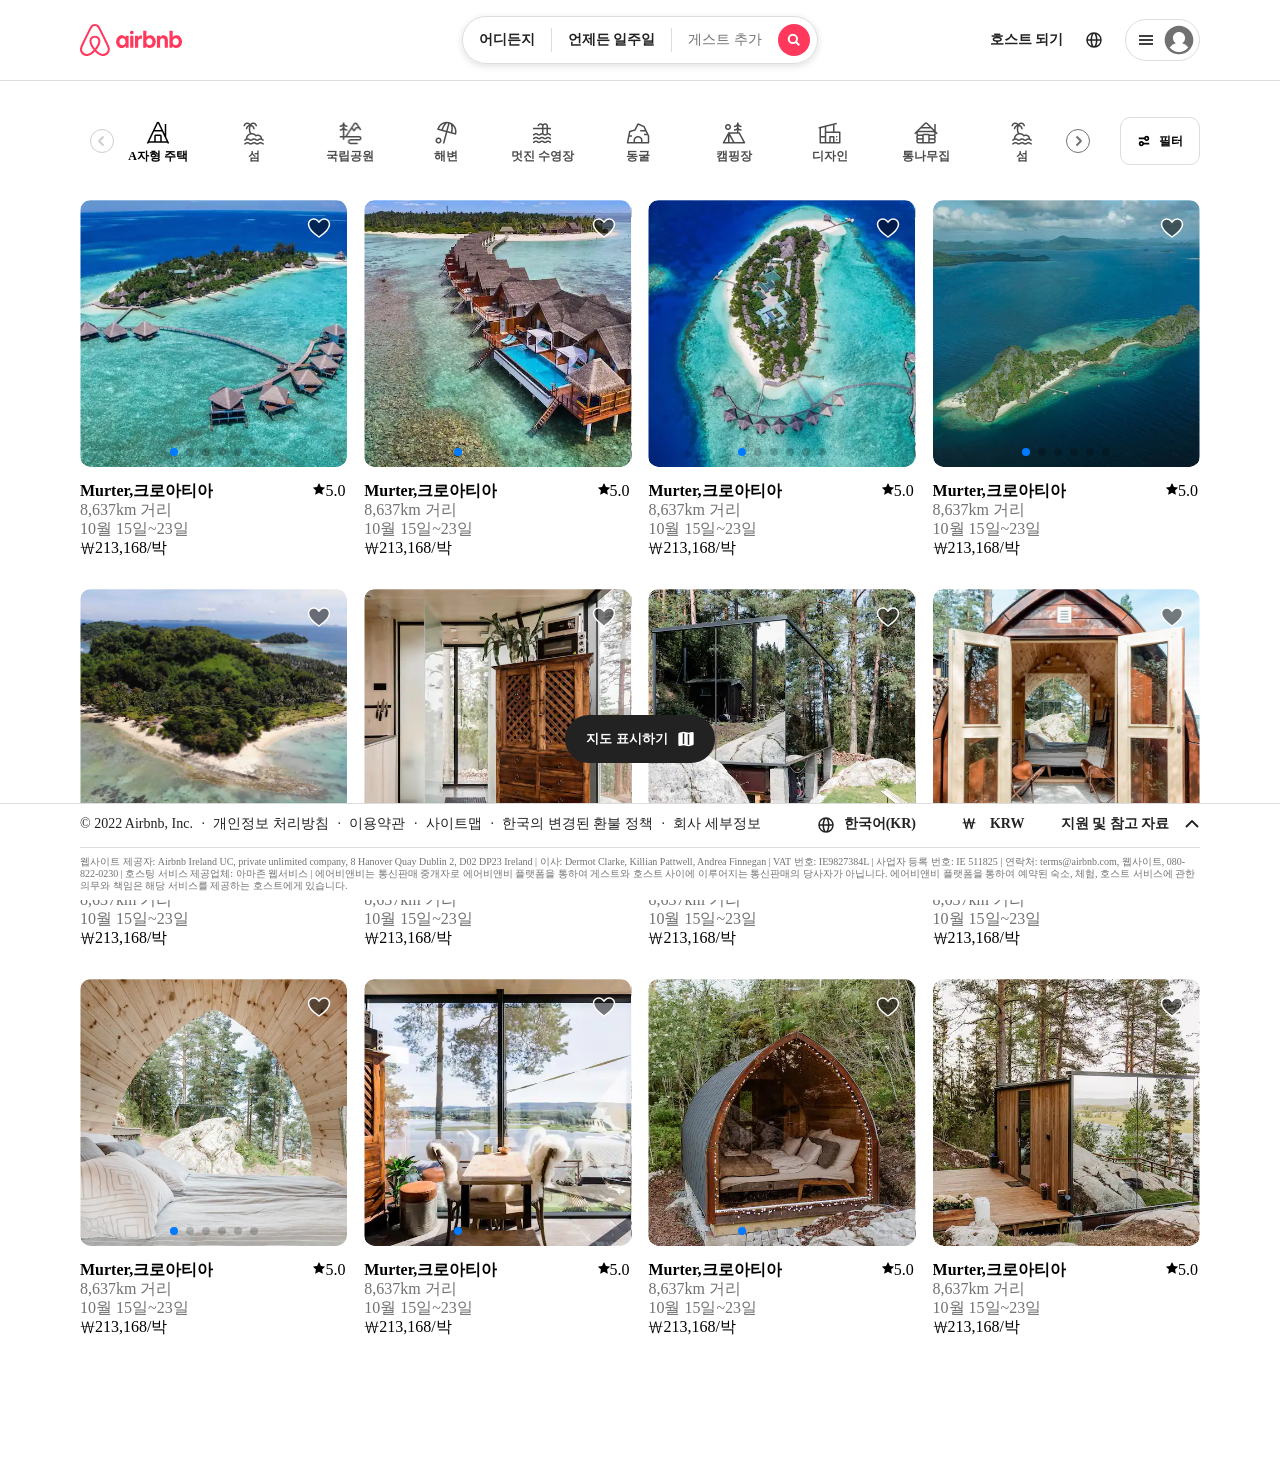
==== commit 6c93e6c3: "airbnb" ====
--- a/index.html
+++ b/index.html
@@ -91,25 +91,25 @@
                     <div class="header-bottom-menu">
                         <div class="header-slide">
                             <!-- Swiper -->
-                            <div class="swiper mySwiper">
-                                <div class="swiper-wrapper">
-                                    <div class="swiper-slide active"><img src="./image/menu-icon-AtypeHouse.jpg"><p>A자형 주택</p></div>
-                                    <div class="swiper-slide"><img src="./image/menu-icon-island.jpg"><p>섬</p></div>
-                                    <div class="swiper-slide"><img src="./image/menu-icon-nationalPark.jpg"><p>국립공원</p></div>
-                                    <div class="swiper-slide"><img src="./image/menu-icon-beach.jpg"><p>해변</p></div>
-                                    <div class="swiper-slide"><img src="./image/menu-icon-pool.jpg"><p>멋진 수영장</p></div>
-                                    <div class="swiper-slide"><img src="./image/menu-icon-cave.jpg"><p>동굴</p></div>
-                                    <div class="swiper-slide"><img src="./image/menu-icon-campground.jpg"><p>캠핑장</p></div>
-                                    <div class="swiper-slide"><img src="./image/menu-icon-design.jpg"><p>디자인</p></div>
-                                    <div class="swiper-slide"><img src="./image/menu-icon-logCabin.jpg"><p>통나무집</p></div>
-                                    <div class="swiper-slide"><img src="./image/menu-icon-island.jpg"><p>섬</p></div>
-                                    <div class="swiper-slide"><img src="./image/menu-icon-island.jpg"><p>섬</p></div>
-                                    <div class="swiper-slide"><img src="./image/menu-icon-island.jpg"><p>섬</p></div>
-                                    <div class="swiper-slide"><img src="./image/menu-icon-island.jpg"><p>섬</p></div>
-                                    <div class="swiper-slide"><img src="./image/menu-icon-island.jpg"><p>섬</p></div>
-                                    <div class="swiper-slide"><img src="./image/menu-icon-island.jpg"><p>섬</p></div>
-                                    <div class="swiper-slide"><img src="./image/menu-icon-island.jpg"><p>섬</p></div>
-                                    <div class="swiper-slide"><img src="./image/menu-icon-island.jpg"><p>섬</p></div>
+                            <div class="swiper mySwiper header-swiper">
+                                <div class="swiper-wrapper header-swiper-wrapper">
+                                    <div class="swiper-slide header-swiper-slide active"><img src="./image/menu-icon-AtypeHouse.jpg"><p>A자형 주택</p></div>
+                                    <div class="swiper-slide header-swiper-slide"><img src="./image/menu-icon-island.jpg"><p>섬</p></div>
+                                    <div class="swiper-slide header-swiper-slide"><img src="./image/menu-icon-nationalPark.jpg"><p>국립공원</p></div>
+                                    <div class="swiper-slide header-swiper-slide"><img src="./image/menu-icon-beach.jpg"><p>해변</p></div>
+                                    <div class="swiper-slide header-swiper-slide"><img src="./image/menu-icon-pool.jpg"><p>멋진 수영장</p></div>
+                                    <div class="swiper-slide header-swiper-slide"><img src="./image/menu-icon-cave.jpg"><p>동굴</p></div>
+                                    <div class="swiper-slide header-swiper-slide"><img src="./image/menu-icon-campground.jpg"><p>캠핑장</p></div>
+                                    <div class="swiper-slide header-swiper-slide"><img src="./image/menu-icon-design.jpg"><p>디자인</p></div>
+                                    <div class="swiper-slide header-swiper-slide"><img src="./image/menu-icon-logCabin.jpg"><p>통나무집</p></div>
+                                    <div class="swiper-slide header-swiper-slide"><img src="./image/menu-icon-island.jpg"><p>섬</p></div>
+                                    <div class="swiper-slide header-swiper-slide"><img src="./image/menu-icon-island.jpg"><p>섬</p></div>
+                                    <div class="swiper-slide header-swiper-slide"><img src="./image/menu-icon-island.jpg"><p>섬</p></div>
+                                    <div class="swiper-slide header-swiper-slide"><img src="./image/menu-icon-island.jpg"><p>섬</p></div>
+                                    <div class="swiper-slide header-swiper-slide"><img src="./image/menu-icon-island.jpg"><p>섬</p></div>
+                                    <div class="swiper-slide header-swiper-slide"><img src="./image/menu-icon-island.jpg"><p>섬</p></div>
+                                    <div class="swiper-slide header-swiper-slide"><img src="./image/menu-icon-island.jpg"><p>섬</p></div>
+                                    <div class="swiper-slide header-swiper-slide"><img src="./image/menu-icon-island.jpg"><p>섬</p></div>
                                 </div>
                                 <div class="swiper-button-next">
                                     <svg viewBox="0 0 32 32" xmlns="http://www.w3.org/2000/svg" aria-hidden="true" role="presentation" focusable="false" style="display: block; fill: none; height: 12px; width: 12px; stroke: currentcolor; stroke-width: 5.33333; overflow: visible; color: #717171;">
@@ -146,15 +146,16 @@
                                 <path d="m16 28c7-4.733 14-10 14-17 0-1.792-.683-3.583-2.05-4.95-1.367-1.366-3.158-2.05-4.95-2.05-1.791 0-3.583.684-4.949 2.05l-2.051 2.051-2.05-2.051c-1.367-1.366-3.158-2.05-4.95-2.05-1.791 0-3.583.684-4.949 2.05-1.367 1.367-2.051 3.158-2.051 4.95 0 7 7 12.267 14 17z"></path>
                             </svg>
                         </div>
-                        <div class="main-swiper mainSwiper">
-                            <div class="main-swiper-wrapper">
-                                <div class="main-swiper-slide active"><img src="./image/realingen-1.jpg"></div>
-                                <!-- <div class="main-swiper-slide"><img src="./image/realingen-2.jpg"></div>
-                                <div class="main-swiper-slide"><img src="./image/realingen-4.jpg"></div>
-                                <div class="main-swiper-slide"><img src="./image/realingen-5.jpg"></div>
-                                <div class="main-swiper-slide"><img src="./image/realingen-6.jpg"></div>
-                                <div class="main-swiper-slide"><img src="./image/realingen-7.jpg"></div> -->
-                            </div>
+                        <div class="swiper mainSwiper main-swiper">
+                            <div class="swiper-wrapper main-swiper-wrapper">
+                                <div class="swiper-slide main-swiper-slide"><img src="./image/373443ec-b377-4181-b753-3a2f3508c2b3.webp"></div>
+                                <div class="swiper-slide main-swiper-slide"><img src="./image/realingen-2.jpg"></div>
+                                <div class="swiper-slide main-swiper-slide"><img src="./image/realingen-3.jpg"></div>
+                                <div class="swiper-slide main-swiper-slide"><img src="./image/realingen-9.jpg"></div>
+                                <div class="swiper-slide main-swiper-slide"><img src="./image/realingen-11.jpg"></div>
+                                <div class="swiper-slide main-swiper-slide"><img src="./image/realingen-7.jpg"></div>
+                            </div>
+                            <div class="swiper-pagination"></div>
                             <div class="main-swiper-button-next">
                                 <svg viewBox="0 0 32 32" xmlns="http://www.w3.org/2000/svg" aria-hidden="true" role="presentation" focusable="false" style="display: block; fill: none; height: 12px; width: 12px; stroke: currentcolor; stroke-width: 5.33333; overflow: visible; color: #717171;">
                                     <g fill="none">
@@ -168,12 +169,8 @@
                                         <path d="m20 28-11.29289322-11.2928932c-.39052429-.3905243-.39052429-1.0236893 0-1.4142136l11.29289322-11.2928932"></path>
                                     </g>
                                 </svg>
-                            </div>
+                            </div>                            
                         </div>  
-                        <!-- <div class="slide-img">
-                            
-                            
-                        </div> -->
                     </div>
                     <div class="list-content">
                         <div class="list-title">
@@ -197,15 +194,16 @@
                                 <path d="m16 28c7-4.733 14-10 14-17 0-1.792-.683-3.583-2.05-4.95-1.367-1.366-3.158-2.05-4.95-2.05-1.791 0-3.583.684-4.949 2.05l-2.051 2.051-2.05-2.051c-1.367-1.366-3.158-2.05-4.95-2.05-1.791 0-3.583.684-4.949 2.05-1.367 1.367-2.051 3.158-2.051 4.95 0 7 7 12.267 14 17z"></path>
                             </svg>
                         </div>
-                        <div class="main-swiper mainSwiper">
-                            <div class="main-swiper-wrapper">
-                                <div class="main-swiper-slide active"><img src="./image/realingen-2.jpg"></div>
-                                <!-- <div class="main-swiper-slide"><img src="./image/realingen-1.jpg"></div>
-                                <div class="main-swiper-slide"><img src="./image/realingen-4.jpg"></div>
-                                <div class="main-swiper-slide"><img src="./image/realingen-5.jpg"></div>
-                                <div class="main-swiper-slide"><img src="./image/realingen-6.jpg"></div>
-                                <div class="main-swiper-slide"><img src="./image/realingen-7.jpg"></div> -->
-                            </div>
+                        <div class="swiper mainSwiper main-swiper">
+                            <div class="swiper-wrapper main-swiper-wrapper">
+                                <div class="swiper-slide main-swiper-slide"><img src="./image/d727cf6e-4787-4b38-a86f-0cd8d91d02b2.webp"></div>
+                                <div class="swiper-slide main-swiper-slide"><img src="./image/realingen-2.jpg"></div>
+                                <div class="swiper-slide main-swiper-slide"><img src="./image/realingen-3.jpg"></div>
+                                <div class="swiper-slide main-swiper-slide"><img src="./image/realingen-9.jpg"></div>
+                                <div class="swiper-slide main-swiper-slide"><img src="./image/realingen-11.jpg"></div>
+                                <div class="swiper-slide main-swiper-slide"><img src="./image/realingen-7.jpg"></div>
+                            </div>
+                            <div class="swiper-pagination"></div>
                             <div class="main-swiper-button-next">
                                 <svg viewBox="0 0 32 32" xmlns="http://www.w3.org/2000/svg" aria-hidden="true" role="presentation" focusable="false" style="display: block; fill: none; height: 12px; width: 12px; stroke: currentcolor; stroke-width: 5.33333; overflow: visible; color: #717171;">
                                     <g fill="none">
@@ -219,8 +217,8 @@
                                         <path d="m20 28-11.29289322-11.2928932c-.39052429-.3905243-.39052429-1.0236893 0-1.4142136l11.29289322-11.2928932"></path>
                                     </g>
                                 </svg>
-                            </div>
-                        </div>
+                            </div>                            
+                        </div>  
                     </div>
                     <div class="list-content">
                         <div class="list-title">
@@ -229,7 +227,7 @@
                                 <svg viewBox="0 0 32 32" xmlns="http://www.w3.org/2000/svg" aria-hidden="true" role="presentation" focusable="false" style="display: block; height: 12px; width: 12px; fill: currentcolor;">
                                     <path d="M15.094 1.579l-4.124 8.885-9.86 1.27a1 1 0 0 0-.542 1.736l7.293 6.565-1.965 9.852a1 1 0 0 0 1.483 1.061L16 25.951l8.625 4.997a1 1 0 0 0 1.482-1.06l-1.965-9.853 7.293-6.565a1 1 0 0 0-.541-1.735l-9.86-1.271-4.127-8.885a1 1 0 0 0-1.814 0z" fill-rule="evenodd"></path>
                                 </svg>
-                                <span>NEW</span>
+                                <span>5.0</span>
                             </div>
                         </div>
                         <div class="list-distance">8,637km 거리</div>
@@ -243,11 +241,17 @@
                             <svg viewBox="0 0 32 32" xmlns="http://www.w3.org/2000/svg" aria-hidden="true" role="presentation" focusable="false" style="display: block; fill: rgba(0, 0, 0, 0.5); height: 24px; width: 24px; stroke: white; stroke-width: 2; overflow: visible;">
                                 <path d="m16 28c7-4.733 14-10 14-17 0-1.792-.683-3.583-2.05-4.95-1.367-1.366-3.158-2.05-4.95-2.05-1.791 0-3.583.684-4.949 2.05l-2.051 2.051-2.05-2.051c-1.367-1.366-3.158-2.05-4.95-2.05-1.791 0-3.583.684-4.949 2.05-1.367 1.367-2.051 3.158-2.051 4.95 0 7 7 12.267 14 17z"></path>
                             </svg>
-                        </div><div class="main-swiper mainSwiper">
-                            <div class="main-swiper-wrapper">
-                                <div class="main-swiper-slide active"><img src="./image/realingen-3.jpg"></div>
-                                
-                            </div>
+                        </div>
+                        <div class="swiper mainSwiper main-swiper">
+                            <div class="swiper-wrapper main-swiper-wrapper">
+                                <div class="swiper-slide main-swiper-slide"><img src="./image/e24c13b9-dd2a-4e15-9845-dd588a884e39.webp"></div>
+                                <div class="swiper-slide main-swiper-slide"><img src="./image/realingen-2.jpg"></div>
+                                <div class="swiper-slide main-swiper-slide"><img src="./image/realingen-3.jpg"></div>
+                                <div class="swiper-slide main-swiper-slide"><img src="./image/realingen-9.jpg"></div>
+                                <div class="swiper-slide main-swiper-slide"><img src="./image/realingen-11.jpg"></div>
+                                <div class="swiper-slide main-swiper-slide"><img src="./image/realingen-7.jpg"></div>
+                            </div>
+                            <div class="swiper-pagination"></div>
                             <div class="main-swiper-button-next">
                                 <svg viewBox="0 0 32 32" xmlns="http://www.w3.org/2000/svg" aria-hidden="true" role="presentation" focusable="false" style="display: block; fill: none; height: 12px; width: 12px; stroke: currentcolor; stroke-width: 5.33333; overflow: visible; color: #717171;">
                                     <g fill="none">
@@ -261,8 +265,8 @@
                                         <path d="m20 28-11.29289322-11.2928932c-.39052429-.3905243-.39052429-1.0236893 0-1.4142136l11.29289322-11.2928932"></path>
                                     </g>
                                 </svg>
-                            </div>
-                        </div>
+                            </div>                            
+                        </div>  
                     </div>
                     <div class="list-content">
                         <div class="list-title">
@@ -286,10 +290,16 @@
                                 <path d="m16 28c7-4.733 14-10 14-17 0-1.792-.683-3.583-2.05-4.95-1.367-1.366-3.158-2.05-4.95-2.05-1.791 0-3.583.684-4.949 2.05l-2.051 2.051-2.05-2.051c-1.367-1.366-3.158-2.05-4.95-2.05-1.791 0-3.583.684-4.949 2.05-1.367 1.367-2.051 3.158-2.051 4.95 0 7 7 12.267 14 17z"></path>
                             </svg>
                         </div>
-                        <div class="main-swiper mainSwiper">
-                            <div class="main-swiper-wrapper">
-                                <div class="main-swiper-slide active"><img src="./image/realingen-11.jpg"></div>                                
-                            </div>
+                        <div class="swiper mainSwiper main-swiper">
+                            <div class="swiper-wrapper main-swiper-wrapper">
+                                <div class="swiper-slide main-swiper-slide"><img src="./image/78fb8268-b999-4389-b072-e2a66910e41b.webp"></div>
+                                <div class="swiper-slide main-swiper-slide"><img src="./image/realingen-2.jpg"></div>
+                                <div class="swiper-slide main-swiper-slide"><img src="./image/realingen-3.jpg"></div>
+                                <div class="swiper-slide main-swiper-slide"><img src="./image/realingen-9.jpg"></div>
+                                <div class="swiper-slide main-swiper-slide"><img src="./image/realingen-11.jpg"></div>
+                                <div class="swiper-slide main-swiper-slide"><img src="./image/realingen-7.jpg"></div>
+                            </div>
+                            <div class="swiper-pagination"></div>
                             <div class="main-swiper-button-next">
                                 <svg viewBox="0 0 32 32" xmlns="http://www.w3.org/2000/svg" aria-hidden="true" role="presentation" focusable="false" style="display: block; fill: none; height: 12px; width: 12px; stroke: currentcolor; stroke-width: 5.33333; overflow: visible; color: #717171;">
                                     <g fill="none">
@@ -303,8 +313,8 @@
                                         <path d="m20 28-11.29289322-11.2928932c-.39052429-.3905243-.39052429-1.0236893 0-1.4142136l11.29289322-11.2928932"></path>
                                     </g>
                                 </svg>
-                            </div>
-                        </div>
+                            </div>                            
+                        </div>  
                     </div>
                     <div class="list-content">
                         <div class="list-title">
@@ -328,10 +338,16 @@
                                 <path d="m16 28c7-4.733 14-10 14-17 0-1.792-.683-3.583-2.05-4.95-1.367-1.366-3.158-2.05-4.95-2.05-1.791 0-3.583.684-4.949 2.05l-2.051 2.051-2.05-2.051c-1.367-1.366-3.158-2.05-4.95-2.05-1.791 0-3.583.684-4.949 2.05-1.367 1.367-2.051 3.158-2.051 4.95 0 7 7 12.267 14 17z"></path>
                             </svg>
                         </div>
-                        <div class="main-swiper mainSwiper">
-                            <div class="main-swiper-wrapper">
-                                <div class="main-swiper-slide active"><img src="./image/373443ec-b377-4181-b753-3a2f3508c2b3.webp"></div>
-                            </div>
+                        <div class="swiper mainSwiper main-swiper">
+                            <div class="swiper-wrapper main-swiper-wrapper">
+                                <div class="swiper-slide main-swiper-slide"><img src="./image/9f5e2990-665a-4e8d-a5ad-89881fff8d33.webp"></div>
+                                <div class="swiper-slide main-swiper-slide"><img src="./image/realingen-2.jpg"></div>
+                                <div class="swiper-slide main-swiper-slide"><img src="./image/realingen-3.jpg"></div>
+                                <div class="swiper-slide main-swiper-slide"><img src="./image/realingen-9.jpg"></div>
+                                <div class="swiper-slide main-swiper-slide"><img src="./image/realingen-11.jpg"></div>
+                                <div class="swiper-slide main-swiper-slide"><img src="./image/realingen-7.jpg"></div>
+                            </div>
+                            <div class="swiper-pagination"></div>
                             <div class="main-swiper-button-next">
                                 <svg viewBox="0 0 32 32" xmlns="http://www.w3.org/2000/svg" aria-hidden="true" role="presentation" focusable="false" style="display: block; fill: none; height: 12px; width: 12px; stroke: currentcolor; stroke-width: 5.33333; overflow: visible; color: #717171;">
                                     <g fill="none">
@@ -345,8 +361,8 @@
                                         <path d="m20 28-11.29289322-11.2928932c-.39052429-.3905243-.39052429-1.0236893 0-1.4142136l11.29289322-11.2928932"></path>
                                     </g>
                                 </svg>
-                            </div>
-                        </div>
+                            </div>                            
+                        </div>  
                     </div>
                     <div class="list-content">
                         <div class="list-title">
@@ -370,10 +386,16 @@
                                 <path d="m16 28c7-4.733 14-10 14-17 0-1.792-.683-3.583-2.05-4.95-1.367-1.366-3.158-2.05-4.95-2.05-1.791 0-3.583.684-4.949 2.05l-2.051 2.051-2.05-2.051c-1.367-1.366-3.158-2.05-4.95-2.05-1.791 0-3.583.684-4.949 2.05-1.367 1.367-2.051 3.158-2.051 4.95 0 7 7 12.267 14 17z"></path>
                             </svg>
                         </div>
-                        <div class="main-swiper mainSwiper">
-                            <div class="main-swiper-wrapper">
-                                <div class="main-swiper-slide active"><img src="./image/78fb8268-b999-4389-b072-e2a66910e41b.webp"></div>
-                            </div>
+                        <div class="swiper mainSwiper main-swiper">
+                            <div class="swiper-wrapper main-swiper-wrapper">
+                                <div class="swiper-slide main-swiper-slide"><img src="./image/realingen-6.webp"></div>
+                                <div class="swiper-slide main-swiper-slide"><img src="./image/realingen-2.jpg"></div>
+                                <div class="swiper-slide main-swiper-slide"><img src="./image/realingen-3.jpg"></div>
+                                <div class="swiper-slide main-swiper-slide"><img src="./image/realingen-9.jpg"></div>
+                                <div class="swiper-slide main-swiper-slide"><img src="./image/realingen-11.jpg"></div>
+                                <div class="swiper-slide main-swiper-slide"><img src="./image/realingen-7.jpg"></div>
+                            </div>
+                            <div class="swiper-pagination"></div>
                             <div class="main-swiper-button-next">
                                 <svg viewBox="0 0 32 32" xmlns="http://www.w3.org/2000/svg" aria-hidden="true" role="presentation" focusable="false" style="display: block; fill: none; height: 12px; width: 12px; stroke: currentcolor; stroke-width: 5.33333; overflow: visible; color: #717171;">
                                     <g fill="none">
@@ -387,8 +409,8 @@
                                         <path d="m20 28-11.29289322-11.2928932c-.39052429-.3905243-.39052429-1.0236893 0-1.4142136l11.29289322-11.2928932"></path>
                                     </g>
                                 </svg>
-                            </div>
-                        </div>
+                            </div>                            
+                        </div>  
                     </div>
                     <div class="list-content">
                         <div class="list-title">
@@ -397,7 +419,7 @@
                                 <svg viewBox="0 0 32 32" xmlns="http://www.w3.org/2000/svg" aria-hidden="true" role="presentation" focusable="false" style="display: block; height: 12px; width: 12px; fill: currentcolor;">
                                     <path d="M15.094 1.579l-4.124 8.885-9.86 1.27a1 1 0 0 0-.542 1.736l7.293 6.565-1.965 9.852a1 1 0 0 0 1.483 1.061L16 25.951l8.625 4.997a1 1 0 0 0 1.482-1.06l-1.965-9.853 7.293-6.565a1 1 0 0 0-.541-1.735l-9.86-1.271-4.127-8.885a1 1 0 0 0-1.814 0z" fill-rule="evenodd"></path>
                                 </svg>
-                                <span>NEW</span>
+                                <span>5.0</span>
                             </div>
                         </div>
                         <div class="list-distance">8,637km 거리</div>
@@ -412,10 +434,16 @@
                                 <path d="m16 28c7-4.733 14-10 14-17 0-1.792-.683-3.583-2.05-4.95-1.367-1.366-3.158-2.05-4.95-2.05-1.791 0-3.583.684-4.949 2.05l-2.051 2.051-2.05-2.051c-1.367-1.366-3.158-2.05-4.95-2.05-1.791 0-3.583.684-4.949 2.05-1.367 1.367-2.051 3.158-2.051 4.95 0 7 7 12.267 14 17z"></path>
                             </svg>
                         </div>
-                        <div class="main-swiper mainSwiper">
-                            <div class="main-swiper-wrapper">
-                                <div class="main-swiper-slide active"><img src="./image/78fb8268-b999-4389-b072-e2a66910e41b.webp"></div>
-                            </div>
+                        <div class="swiper mainSwiper main-swiper">
+                            <div class="swiper-wrapper main-swiper-wrapper">
+                                <div class="swiper-slide main-swiper-slide"><img src="./image/realingen-4.webp"></div>
+                                <div class="swiper-slide main-swiper-slide"><img src="./image/realingen-2.jpg"></div>
+                                <div class="swiper-slide main-swiper-slide"><img src="./image/realingen-3.jpg"></div>
+                                <div class="swiper-slide main-swiper-slide"><img src="./image/realingen-9.jpg"></div>
+                                <div class="swiper-slide main-swiper-slide"><img src="./image/realingen-11.jpg"></div>
+                                <div class="swiper-slide main-swiper-slide"><img src="./image/realingen-7.jpg"></div>
+                            </div>
+                            <div class="swiper-pagination"></div>
                             <div class="main-swiper-button-next">
                                 <svg viewBox="0 0 32 32" xmlns="http://www.w3.org/2000/svg" aria-hidden="true" role="presentation" focusable="false" style="display: block; fill: none; height: 12px; width: 12px; stroke: currentcolor; stroke-width: 5.33333; overflow: visible; color: #717171;">
                                     <g fill="none">
@@ -429,8 +457,8 @@
                                         <path d="m20 28-11.29289322-11.2928932c-.39052429-.3905243-.39052429-1.0236893 0-1.4142136l11.29289322-11.2928932"></path>
                                     </g>
                                 </svg>
-                            </div>
-                        </div>
+                            </div>                            
+                        </div>  
                     </div>
                     <div class="list-content">
                         <div class="list-title">
@@ -454,10 +482,16 @@
                                 <path d="m16 28c7-4.733 14-10 14-17 0-1.792-.683-3.583-2.05-4.95-1.367-1.366-3.158-2.05-4.95-2.05-1.791 0-3.583.684-4.949 2.05l-2.051 2.051-2.05-2.051c-1.367-1.366-3.158-2.05-4.95-2.05-1.791 0-3.583.684-4.949 2.05-1.367 1.367-2.051 3.158-2.051 4.95 0 7 7 12.267 14 17z"></path>
                             </svg>
                         </div>
-                        <div class="main-swiper mainSwiper">
-                            <div class="main-swiper-wrapper">
-                                <div class="main-swiper-slide active"><img src="./image/realingen-4.webp"></div>
-                            </div>
+                        <div class="swiper mainSwiper main-swiper">
+                            <div class="swiper-wrapper main-swiper-wrapper">
+                                <div class="swiper-slide main-swiper-slide"><img src="./image/realingen-7.jpg"></div>
+                                <div class="swiper-slide main-swiper-slide"><img src="./image/realingen-2.jpg"></div>
+                                <div class="swiper-slide main-swiper-slide"><img src="./image/realingen-3.jpg"></div>
+                                <div class="swiper-slide main-swiper-slide"><img src="./image/realingen-9.jpg"></div>
+                                <div class="swiper-slide main-swiper-slide"><img src="./image/realingen-11.jpg"></div>
+                                <div class="swiper-slide main-swiper-slide"><img src="./image/realingen-7.jpg"></div>
+                            </div>
+                            <div class="swiper-pagination"></div>
                             <div class="main-swiper-button-next">
                                 <svg viewBox="0 0 32 32" xmlns="http://www.w3.org/2000/svg" aria-hidden="true" role="presentation" focusable="false" style="display: block; fill: none; height: 12px; width: 12px; stroke: currentcolor; stroke-width: 5.33333; overflow: visible; color: #717171;">
                                     <g fill="none">
@@ -471,8 +505,8 @@
                                         <path d="m20 28-11.29289322-11.2928932c-.39052429-.3905243-.39052429-1.0236893 0-1.4142136l11.29289322-11.2928932"></path>
                                     </g>
                                 </svg>
-                            </div>
-                        </div>
+                            </div>                            
+                        </div>  
                     </div>
                     <div class="list-content">
                         <div class="list-title">
@@ -496,10 +530,16 @@
                                 <path d="m16 28c7-4.733 14-10 14-17 0-1.792-.683-3.583-2.05-4.95-1.367-1.366-3.158-2.05-4.95-2.05-1.791 0-3.583.684-4.949 2.05l-2.051 2.051-2.05-2.051c-1.367-1.366-3.158-2.05-4.95-2.05-1.791 0-3.583.684-4.949 2.05-1.367 1.367-2.051 3.158-2.051 4.95 0 7 7 12.267 14 17z"></path>
                             </svg>
                         </div>
-                        <div class="main-swiper mainSwiper">
-                            <div class="main-swiper-wrapper">
-                                <div class="main-swiper-slide active"><img src="./image/9f5e2990-665a-4e8d-a5ad-89881fff8d33.webp"></div>
-                            </div>
+                        <div class="swiper mainSwiper main-swiper">
+                            <div class="swiper-wrapper main-swiper-wrapper">
+                                <div class="swiper-slide main-swiper-slide"><img src="./image/realingen-9.webp"></div>
+                                <div class="swiper-slide main-swiper-slide"><img src="./image/realingen-2.jpg"></div>
+                                <div class="swiper-slide main-swiper-slide"><img src="./image/realingen-3.jpg"></div>
+                                <div class="swiper-slide main-swiper-slide"><img src="./image/realingen-9.jpg"></div>
+                                <div class="swiper-slide main-swiper-slide"><img src="./image/realingen-11.jpg"></div>
+                                <div class="swiper-slide main-swiper-slide"><img src="./image/realingen-7.jpg"></div>
+                            </div>
+                            <div class="swiper-pagination"></div>
                             <div class="main-swiper-button-next">
                                 <svg viewBox="0 0 32 32" xmlns="http://www.w3.org/2000/svg" aria-hidden="true" role="presentation" focusable="false" style="display: block; fill: none; height: 12px; width: 12px; stroke: currentcolor; stroke-width: 5.33333; overflow: visible; color: #717171;">
                                     <g fill="none">
@@ -513,8 +553,8 @@
                                         <path d="m20 28-11.29289322-11.2928932c-.39052429-.3905243-.39052429-1.0236893 0-1.4142136l11.29289322-11.2928932"></path>
                                     </g>
                                 </svg>
-                            </div>
-                        </div>
+                            </div>                            
+                        </div>  
                     </div>
                     <div class="list-content">
                         <div class="list-title">
@@ -523,7 +563,7 @@
                                 <svg viewBox="0 0 32 32" xmlns="http://www.w3.org/2000/svg" aria-hidden="true" role="presentation" focusable="false" style="display: block; height: 12px; width: 12px; fill: currentcolor;">
                                     <path d="M15.094 1.579l-4.124 8.885-9.86 1.27a1 1 0 0 0-.542 1.736l7.293 6.565-1.965 9.852a1 1 0 0 0 1.483 1.061L16 25.951l8.625 4.997a1 1 0 0 0 1.482-1.06l-1.965-9.853 7.293-6.565a1 1 0 0 0-.541-1.735l-9.86-1.271-4.127-8.885a1 1 0 0 0-1.814 0z" fill-rule="evenodd"></path>
                                 </svg>
-                                <span>NEW</span>
+                                <span>5.0</span>
                             </div>
                         </div>
                         <div class="list-distance">8,637km 거리</div>
@@ -538,10 +578,16 @@
                                 <path d="m16 28c7-4.733 14-10 14-17 0-1.792-.683-3.583-2.05-4.95-1.367-1.366-3.158-2.05-4.95-2.05-1.791 0-3.583.684-4.949 2.05l-2.051 2.051-2.05-2.051c-1.367-1.366-3.158-2.05-4.95-2.05-1.791 0-3.583.684-4.949 2.05-1.367 1.367-2.051 3.158-2.051 4.95 0 7 7 12.267 14 17z"></path>
                             </svg>
                         </div>
-                        <div class="main-swiper mainSwiper">
-                            <div class="main-swiper-wrapper">
-                                <div class="main-swiper-slide active"><img src="./image/9f5e2990-665a-4e8d-a5ad-89881fff8d33.webp"></div>
-                            </div>
+                        <div class="swiper mainSwiper main-swiper">
+                            <div class="swiper-wrapper main-swiper-wrapper">
+                                <div class="swiper-slide main-swiper-slide"><img src="./image/realingen-5.webp"></div>
+                                <div class="swiper-slide main-swiper-slide"><img src="./image/realingen-2.jpg"></div>
+                                <div class="swiper-slide main-swiper-slide"><img src="./image/realingen-3.jpg"></div>
+                                <div class="swiper-slide main-swiper-slide"><img src="./image/realingen-9.jpg"></div>
+                                <div class="swiper-slide main-swiper-slide"><img src="./image/realingen-11.jpg"></div>
+                                <div class="swiper-slide main-swiper-slide"><img src="./image/realingen-7.jpg"></div>
+                            </div>
+                            <div class="swiper-pagination"></div>
                             <div class="main-swiper-button-next">
                                 <svg viewBox="0 0 32 32" xmlns="http://www.w3.org/2000/svg" aria-hidden="true" role="presentation" focusable="false" style="display: block; fill: none; height: 12px; width: 12px; stroke: currentcolor; stroke-width: 5.33333; overflow: visible; color: #717171;">
                                     <g fill="none">
@@ -555,8 +601,8 @@
                                         <path d="m20 28-11.29289322-11.2928932c-.39052429-.3905243-.39052429-1.0236893 0-1.4142136l11.29289322-11.2928932"></path>
                                     </g>
                                 </svg>
-                            </div>
-                        </div>
+                            </div>                            
+                        </div>  
                     </div>
                     <div class="list-content">
                         <div class="list-title">
@@ -580,10 +626,16 @@
                                 <path d="m16 28c7-4.733 14-10 14-17 0-1.792-.683-3.583-2.05-4.95-1.367-1.366-3.158-2.05-4.95-2.05-1.791 0-3.583.684-4.949 2.05l-2.051 2.051-2.05-2.051c-1.367-1.366-3.158-2.05-4.95-2.05-1.791 0-3.583.684-4.949 2.05-1.367 1.367-2.051 3.158-2.051 4.95 0 7 7 12.267 14 17z"></path>
                             </svg>
                         </div>
-                        <div class="main-swiper mainSwiper">
-                            <div class="main-swiper-wrapper">
-                                <div class="main-swiper-slide active"><img src="./image/9f5e2990-665a-4e8d-a5ad-89881fff8d33.webp"></div>
-                            </div>
+                        <div class="swiper mainSwiper main-swiper">
+                            <div class="swiper-wrapper main-swiper-wrapper">
+                                <div class="swiper-slide main-swiper-slide"><img src="./image/realingen-10.webp"></div>
+                                <div class="swiper-slide main-swiper-slide"><img src="./image/realingen-2.jpg"></div>
+                                <div class="swiper-slide main-swiper-slide"><img src="./image/realingen-3.jpg"></div>
+                                <div class="swiper-slide main-swiper-slide"><img src="./image/realingen-9.jpg"></div>
+                                <div class="swiper-slide main-swiper-slide"><img src="./image/realingen-11.jpg"></div>
+                                <div class="swiper-slide main-swiper-slide"><img src="./image/realingen-7.jpg"></div>
+                            </div>
+                            <div class="swiper-pagination"></div>
                             <div class="main-swiper-button-next">
                                 <svg viewBox="0 0 32 32" xmlns="http://www.w3.org/2000/svg" aria-hidden="true" role="presentation" focusable="false" style="display: block; fill: none; height: 12px; width: 12px; stroke: currentcolor; stroke-width: 5.33333; overflow: visible; color: #717171;">
                                     <g fill="none">
@@ -597,8 +649,8 @@
                                         <path d="m20 28-11.29289322-11.2928932c-.39052429-.3905243-.39052429-1.0236893 0-1.4142136l11.29289322-11.2928932"></path>
                                     </g>
                                 </svg>
-                            </div>
-                        </div>
+                            </div>                            
+                        </div>  
                     </div>
                     <div class="list-content">
                         <div class="list-title">
@@ -622,10 +674,12 @@
                                 <path d="m16 28c7-4.733 14-10 14-17 0-1.792-.683-3.583-2.05-4.95-1.367-1.366-3.158-2.05-4.95-2.05-1.791 0-3.583.684-4.949 2.05l-2.051 2.051-2.05-2.051c-1.367-1.366-3.158-2.05-4.95-2.05-1.791 0-3.583.684-4.949 2.05-1.367 1.367-2.051 3.158-2.051 4.95 0 7 7 12.267 14 17z"></path>
                             </svg>
                         </div>
-                        <div class="main-swiper mainSwiper">
-                            <div class="main-swiper-wrapper">
-                                <div class="main-swiper-slide active"><img src="./image/9f5e2990-665a-4e8d-a5ad-89881fff8d33.webp"></div>
-                            </div>
+                        <div class="swiper mainSwiper main-swiper">
+                            <div class="swiper-wrapper main-swiper-wrapper">
+                                <div class="swiper-slide main-swiper-slide"><img src="./image/realingen-1.jpg"></div>
+                                
+                            </div>
+                            <div class="swiper-pagination"></div>
                             <div class="main-swiper-button-next">
                                 <svg viewBox="0 0 32 32" xmlns="http://www.w3.org/2000/svg" aria-hidden="true" role="presentation" focusable="false" style="display: block; fill: none; height: 12px; width: 12px; stroke: currentcolor; stroke-width: 5.33333; overflow: visible; color: #717171;">
                                     <g fill="none">
@@ -639,8 +693,8 @@
                                         <path d="m20 28-11.29289322-11.2928932c-.39052429-.3905243-.39052429-1.0236893 0-1.4142136l11.29289322-11.2928932"></path>
                                     </g>
                                 </svg>
-                            </div>
-                        </div>
+                            </div>                            
+                        </div>  
                     </div>
                     <div class="list-content">
                         <div class="list-title">
@@ -657,132 +711,7 @@
                         <div class="list-price">₩213,168/박</div>
                     </div>
                 </div>
-                <div class="list-box">
-                    <div class="slide">
-                        <div class="heart-icon">
-                            <svg viewBox="0 0 32 32" xmlns="http://www.w3.org/2000/svg" aria-hidden="true" role="presentation" focusable="false" style="display: block; fill: rgba(0, 0, 0, 0.5); height: 24px; width: 24px; stroke: white; stroke-width: 2; overflow: visible;">
-                                <path d="m16 28c7-4.733 14-10 14-17 0-1.792-.683-3.583-2.05-4.95-1.367-1.366-3.158-2.05-4.95-2.05-1.791 0-3.583.684-4.949 2.05l-2.051 2.051-2.05-2.051c-1.367-1.366-3.158-2.05-4.95-2.05-1.791 0-3.583.684-4.949 2.05-1.367 1.367-2.051 3.158-2.051 4.95 0 7 7 12.267 14 17z"></path>
-                            </svg>
-                        </div>
-                        <div class="main-swiper mainSwiper">
-                            <div class="main-swiper-wrapper">
-                                <div class="main-swiper-slide active"><img src="./image/9f5e2990-665a-4e8d-a5ad-89881fff8d33.webp"></div>
-                            </div>
-                            <div class="main-swiper-button-next">
-                                <svg viewBox="0 0 32 32" xmlns="http://www.w3.org/2000/svg" aria-hidden="true" role="presentation" focusable="false" style="display: block; fill: none; height: 12px; width: 12px; stroke: currentcolor; stroke-width: 5.33333; overflow: visible; color: #717171;">
-                                    <g fill="none">
-                                        <path d="m12 4 11.2928932 11.2928932c.3905243.3905243.3905243 1.0236893 0 1.4142136l-11.2928932 11.2928932"></path>
-                                    </g>
-                                </svg>
-                            </div>
-                            <div class="main-swiper-button-prev">
-                                <svg viewBox="0 0 32 32" xmlns="http://www.w3.org/2000/svg" aria-hidden="true" role="presentation" focusable="false" style="display: block; fill: none; height: 12px; width: 12px; stroke: currentcolor; stroke-width: 5.33333; overflow: visible; color: #717171;">
-                                    <g fill="none">
-                                        <path d="m20 28-11.29289322-11.2928932c-.39052429-.3905243-.39052429-1.0236893 0-1.4142136l11.29289322-11.2928932"></path>
-                                    </g>
-                                </svg>
-                            </div>
-                        </div>
-                    </div>
-                    <div class="list-content">
-                        <div class="list-title">
-                            <div class="list-name">Murter,크로아티아</div>
-                            <div class="list-star">
-                                <svg viewBox="0 0 32 32" xmlns="http://www.w3.org/2000/svg" aria-hidden="true" role="presentation" focusable="false" style="display: block; height: 12px; width: 12px; fill: currentcolor;">
-                                    <path d="M15.094 1.579l-4.124 8.885-9.86 1.27a1 1 0 0 0-.542 1.736l7.293 6.565-1.965 9.852a1 1 0 0 0 1.483 1.061L16 25.951l8.625 4.997a1 1 0 0 0 1.482-1.06l-1.965-9.853 7.293-6.565a1 1 0 0 0-.541-1.735l-9.86-1.271-4.127-8.885a1 1 0 0 0-1.814 0z" fill-rule="evenodd"></path>
-                                </svg>
-                                <span>5.0</span>
-                            </div>
-                        </div>
-                        <div class="list-distance">8,637km 거리</div>
-                        <div class="list-data">10월 15일~23일</div>
-                        <div class="list-price">₩213,168/박</div>
-                    </div>
-                </div>
-                <div class="list-box">
-                    <div class="slide">
-                        <div class="heart-icon">
-                            <svg viewBox="0 0 32 32" xmlns="http://www.w3.org/2000/svg" aria-hidden="true" role="presentation" focusable="false" style="display: block; fill: rgba(0, 0, 0, 0.5); height: 24px; width: 24px; stroke: white; stroke-width: 2; overflow: visible;">
-                                <path d="m16 28c7-4.733 14-10 14-17 0-1.792-.683-3.583-2.05-4.95-1.367-1.366-3.158-2.05-4.95-2.05-1.791 0-3.583.684-4.949 2.05l-2.051 2.051-2.05-2.051c-1.367-1.366-3.158-2.05-4.95-2.05-1.791 0-3.583.684-4.949 2.05-1.367 1.367-2.051 3.158-2.051 4.95 0 7 7 12.267 14 17z"></path>
-                            </svg>
-                        </div>
-                        <div class="main-swiper mainSwiper">
-                            <div class="main-swiper-wrapper">
-                                <div class="main-swiper-slide active"><img src="./image/9f5e2990-665a-4e8d-a5ad-89881fff8d33.webp"></div>
-                            </div>
-                            <div class="main-swiper-button-next">
-                                <svg viewBox="0 0 32 32" xmlns="http://www.w3.org/2000/svg" aria-hidden="true" role="presentation" focusable="false" style="display: block; fill: none; height: 12px; width: 12px; stroke: currentcolor; stroke-width: 5.33333; overflow: visible; color: #717171;">
-                                    <g fill="none">
-                                        <path d="m12 4 11.2928932 11.2928932c.3905243.3905243.3905243 1.0236893 0 1.4142136l-11.2928932 11.2928932"></path>
-                                    </g>
-                                </svg>
-                            </div>
-                            <div class="main-swiper-button-prev">
-                                <svg viewBox="0 0 32 32" xmlns="http://www.w3.org/2000/svg" aria-hidden="true" role="presentation" focusable="false" style="display: block; fill: none; height: 12px; width: 12px; stroke: currentcolor; stroke-width: 5.33333; overflow: visible; color: #717171;">
-                                    <g fill="none">
-                                        <path d="m20 28-11.29289322-11.2928932c-.39052429-.3905243-.39052429-1.0236893 0-1.4142136l11.29289322-11.2928932"></path>
-                                    </g>
-                                </svg>
-                            </div>
-                        </div>
-                    </div>
-                    <div class="list-content">
-                        <div class="list-title">
-                            <div class="list-name">Murter,크로아티아</div>
-                            <div class="list-star">
-                                <svg viewBox="0 0 32 32" xmlns="http://www.w3.org/2000/svg" aria-hidden="true" role="presentation" focusable="false" style="display: block; height: 12px; width: 12px; fill: currentcolor;">
-                                    <path d="M15.094 1.579l-4.124 8.885-9.86 1.27a1 1 0 0 0-.542 1.736l7.293 6.565-1.965 9.852a1 1 0 0 0 1.483 1.061L16 25.951l8.625 4.997a1 1 0 0 0 1.482-1.06l-1.965-9.853 7.293-6.565a1 1 0 0 0-.541-1.735l-9.86-1.271-4.127-8.885a1 1 0 0 0-1.814 0z" fill-rule="evenodd"></path>
-                                </svg>
-                                <span>5.0</span>
-                            </div>
-                        </div>
-                        <div class="list-distance">8,637km 거리</div>
-                        <div class="list-data">10월 15일~23일</div>
-                        <div class="list-price">₩213,168/박</div>
-                    </div>
-                </div>
-                <div class="list-box">
-                    <div class="slide">
-                        <div class="heart-icon">
-                            <svg viewBox="0 0 32 32" xmlns="http://www.w3.org/2000/svg" aria-hidden="true" role="presentation" focusable="false" style="display: block; fill: rgba(0, 0, 0, 0.5); height: 24px; width: 24px; stroke: white; stroke-width: 2; overflow: visible;">
-                                <path d="m16 28c7-4.733 14-10 14-17 0-1.792-.683-3.583-2.05-4.95-1.367-1.366-3.158-2.05-4.95-2.05-1.791 0-3.583.684-4.949 2.05l-2.051 2.051-2.05-2.051c-1.367-1.366-3.158-2.05-4.95-2.05-1.791 0-3.583.684-4.949 2.05-1.367 1.367-2.051 3.158-2.051 4.95 0 7 7 12.267 14 17z"></path>
-                            </svg>
-                        </div>
-                        <div class="main-swiper mainSwiper">
-                            <div class="main-swiper-wrapper">
-                                <div class="main-swiper-slide active"><img src="./image/9f5e2990-665a-4e8d-a5ad-89881fff8d33.webp"></div>
-                            </div>
-                            <div class="main-swiper-button-next">
-                                <svg viewBox="0 0 32 32" xmlns="http://www.w3.org/2000/svg" aria-hidden="true" role="presentation" focusable="false" style="display: block; fill: none; height: 12px; width: 12px; stroke: currentcolor; stroke-width: 5.33333; overflow: visible; color: #717171;">
-                                    <g fill="none">
-                                        <path d="m12 4 11.2928932 11.2928932c.3905243.3905243.3905243 1.0236893 0 1.4142136l-11.2928932 11.2928932"></path>
-                                    </g>
-                                </svg>
-                            </div>
-                            <div class="main-swiper-button-prev">
-                                <svg viewBox="0 0 32 32" xmlns="http://www.w3.org/2000/svg" aria-hidden="true" role="presentation" focusable="false" style="display: block; fill: none; height: 12px; width: 12px; stroke: currentcolor; stroke-width: 5.33333; overflow: visible; color: #717171;">
-                                    <g fill="none">
-                                        <path d="m20 28-11.29289322-11.2928932c-.39052429-.3905243-.39052429-1.0236893 0-1.4142136l11.29289322-11.2928932"></path>
-                                    </g>
-                                </svg>
-                            </div>
-                        </div>
-                    </div>
-                    <div class="list-content">
-                        <div class="list-title">
-                            <div class="list-name">Murter,크로아티아</div>
-                            <div class="list-star">
-                                <svg viewBox="0 0 32 32" xmlns="http://www.w3.org/2000/svg" aria-hidden="true" role="presentation" focusable="false" style="display: block; height: 12px; width: 12px; fill: currentcolor;">
-                                    <path d="M15.094 1.579l-4.124 8.885-9.86 1.27a1 1 0 0 0-.542 1.736l7.293 6.565-1.965 9.852a1 1 0 0 0 1.483 1.061L16 25.951l8.625 4.997a1 1 0 0 0 1.482-1.06l-1.965-9.853 7.293-6.565a1 1 0 0 0-.541-1.735l-9.86-1.271-4.127-8.885a1 1 0 0 0-1.814 0z" fill-rule="evenodd"></path>
-                                </svg>
-                                <span>5.0</span>
-                            </div>
-                        </div>
-                        <div class="list-distance">8,637km 거리</div>
-                        <div class="list-data">10월 15일~23일</div>
-                        <div class="list-price">₩213,168/박</div>
-                    </div>
-                </div>
+                
             </div>
         </div>
         <footer id="footer" w3-include-html="./html/footer.html">
--- a/css/style.css
+++ b/css/style.css
@@ -227,12 +227,12 @@
     position: relative;
     width: calc(100% - 100px);
 }
-.swiper {
+.header-swiper {
     width: 100%;
     height: 100%;
     padding: 0 30px;
 }
-.swiper-slide {
+.header-swiper-slide {
     text-align: center;
     font-size: 12px;
     font-weight: 600;
@@ -253,10 +253,10 @@
     opacity: 0.7;
     cursor: pointer;
 }
-.swiper-slide:hover {
+.header-swiper-slide:hover {
     opacity: 1;
 }
-.swiper-slide img {
+.header-swiper-slide img {
     display: block;
     margin: 0 auto 5px;
     width: 24px;
@@ -266,8 +266,8 @@
 .active {
     opacity: 1;
 }
-.swiper-button-prev,
-.swiper-button-next {
+.header-swiper .swiper-button-prev,
+.header-swiper .swiper-button-next {
     top: 30px;
     width: 24px;
     height: 24px;
@@ -275,12 +275,12 @@
     border-radius: 50%;
     cursor: pointer;
 }
-.swiper-button-prev:hover,
-.swiper-button-next:hover {
+.header-swiper .swiper-button-prev:hover,
+.header-swiper .swiper-button-next:hover {
     box-shadow: 0px 0px 10px 0px rgba(0,0,0,0.3);
 }
-.swiper-button-prev::after,
-.swiper-button-next::after {
+.header-swiper .swiper-button-prev::after,
+.header-swiper .swiper-button-next::after {
     display: none;
 }
 
@@ -314,14 +314,12 @@
     row-gap: 30px;
 }
 .list-box {
+    min-width: 100px;
     cursor: pointer;
 }
 .slide {
-    /* width: 100%; */
-    /* padding-top: 100%; */
+    width: 100%;
     position: relative; 
-    /* border-radius: 4%; */
-    overflow: hidden;
 }
 .heart-icon svg {
     position: absolute;
@@ -329,15 +327,14 @@
     right: 16px;
     z-index: 2;
 }
-.main-swiper-wrapper {
-    display: flex;
-}
+.main-swiper {
+    width: 100%;
+    height: 100%;
+    border-radius: 4%;
+  }
 .main-swiper-slide {   
-    width: 100%;
-    padding-top: 100%;
-    position: relative;
-    border-radius: 4%;
-    overflow: hidden;
+    text-align: center;
+    display: flex;
     -webkit-box-pack: center;
     -ms-flex-pack: center;
     -webkit-justify-content: center;
@@ -346,18 +343,29 @@
     -ms-flex-align: center;
     -webkit-align-items: center;
     align-items: center;
+    width: 100%;
+    padding-top: 100%;
+    position: relative;
+    border-radius: 4%;
+    overflow: hidden;
+    display: flex;
 }
 .main-swiper-slide img {
-    width: 100%;
-    height: 100%;    
+    display: block;
+    width: 100%;
+    height: 100%;
     margin: 0;  
     position: absolute;
     top: 50%;
     left: 50%;
     bottom: 0;
-    right: 0;    
+    right: 0;
+    display: block;
     transform: translate(-50%, -50%);
     object-fit: cover;
+}
+.swiper-pagination {
+    display: block;
 }
 .main-swiper-button-next {
     position: absolute;
@@ -370,6 +378,7 @@
     cursor: pointer;
     opacity: 0.8;  
     display: none;
+    z-index: 2;
 }
 .main-swiper-button-prev {
     position: absolute;
@@ -382,6 +391,7 @@
     cursor: pointer;
     opacity: 0.8;  
     display: none;
+    z-index: 2;
 }
 .main-swiper-button-next svg {
     display: block;
@@ -394,7 +404,6 @@
     position: absolute;
     top: 25%;
     left: 25%;
-    /* text-align: center; */
 }
 .main-swiper:hover .main-swiper-button-prev,
 .main-swiper:hover .main-swiper-button-next
